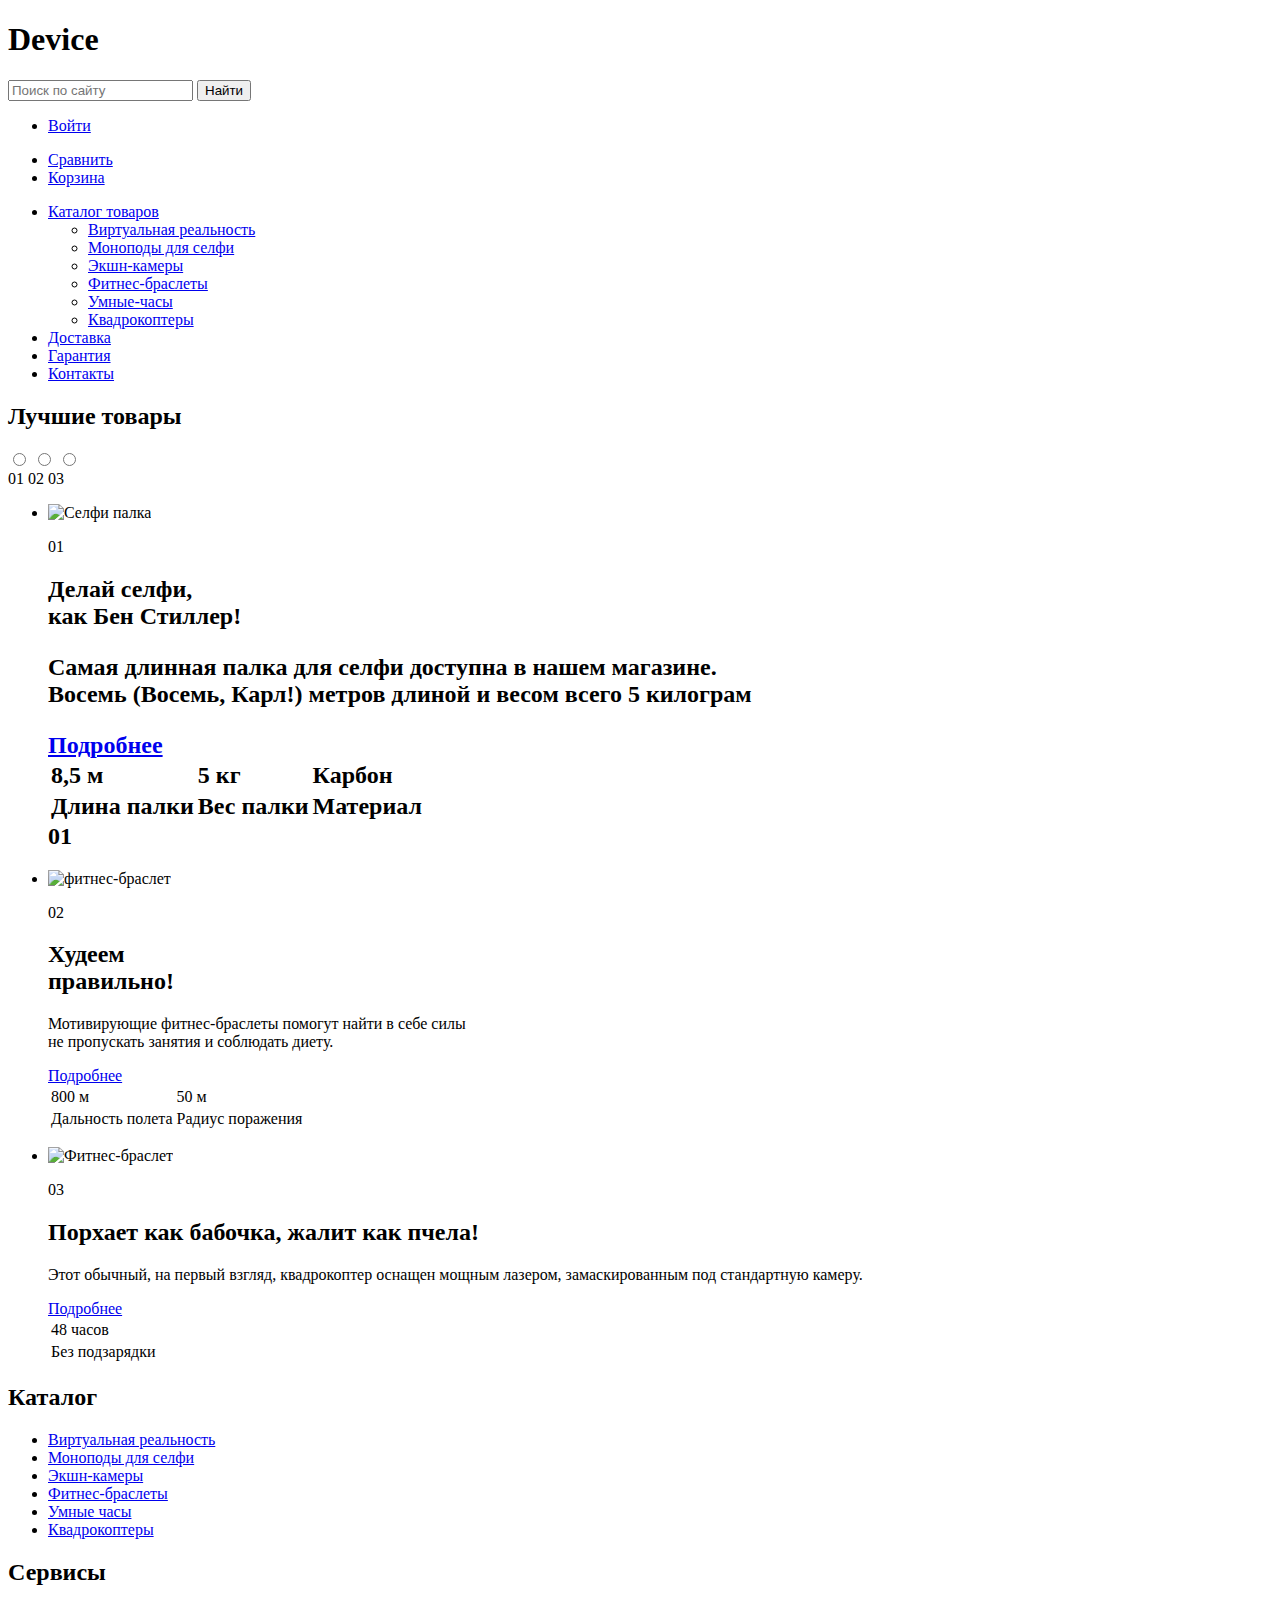
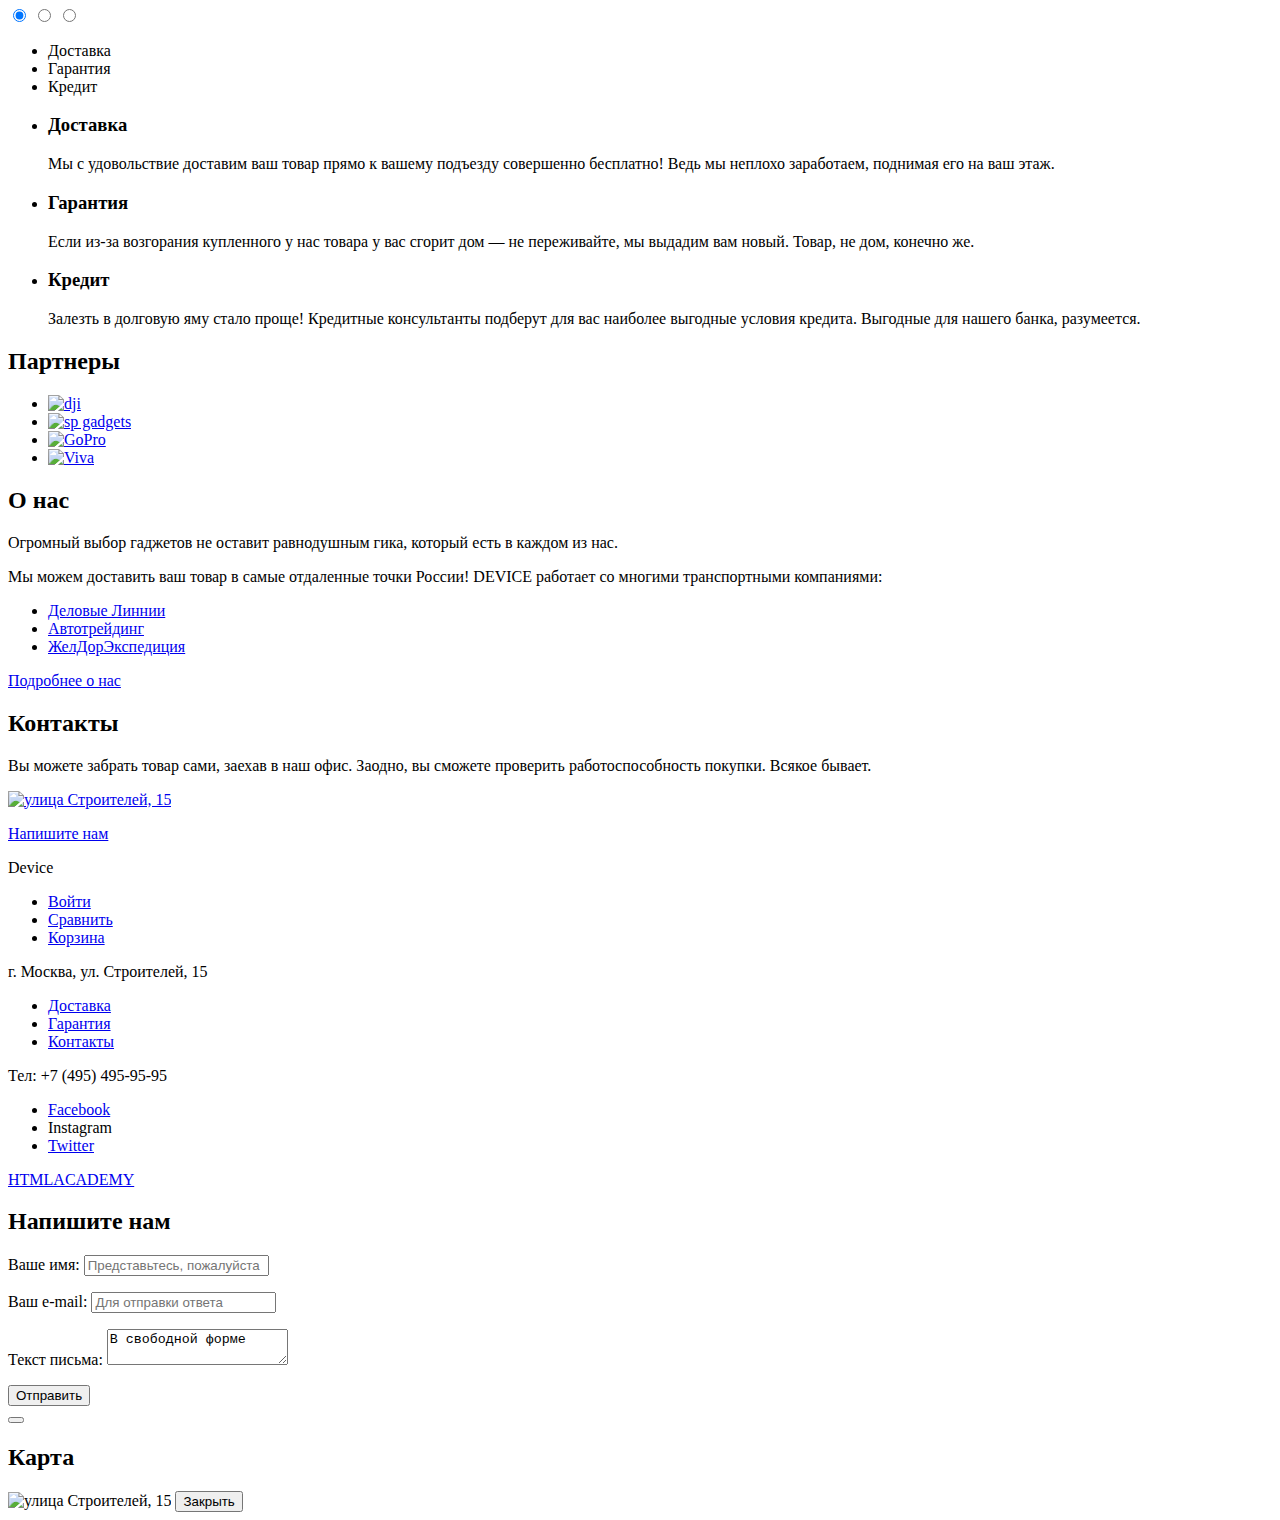
==== index.html @ 5f1d3c3d "Исправила ошибки в CSS" ====
<!DOCTYPE html>
<html lang="ru">
  <head>
     <meta charset="utf-8">
      <title>HTML Academy: Девайс</title>
      <link href="css/normalize.css" rel="stylessheet">
      <link href="style/style.css" rel="stylessheet">
  </head>
  <body>
    <header class="main-header container">
        <h1 class="header-logo">
			  	<a>Device</a>
			  </h1>
            <form class="search-form" method="post">
                 <input type="search" name="search" placeholder="Поиск по сайту">
                 <input type="submit" value="Найти">
            </form>
            <ul class="user-nav">
                <li class="user-nav-login">
                    <a href="#">Войти</a>
                </li>
             </ul>
             <ul class="cash">
                 <li class="cash-item cash-item-comparison">
                    <a href="#">Сравнить</a>
                 </li>
                <li class="cash-item cash-item-cart">
                    <a href="#">Корзина</a>
                 </li>
            </ul>
            <nav class="main-navigation">
                 <ul class="navigation-list">
                      <li class="navigation-item navigation-item-catalog">
                          <a href="#">Каталог товаров</a>
                            <ul class="navigation-catalog container">
                                <li class="navigation-catalog-item">
                                    <a href="#">Виртуальная реальность</a>
                                </li>
                                <li class="navigation-catalog-item">
                                    <a href="catalog.html">Моноподы для селфи</a>
                               </li>
                               <li class="navigation-catalog-item">
                                    <a href="#">Экшн-камеры</a>
                               </li>
                               <li class="navigation-catalog-item">
                                    <a href="#">Фитнес-браслеты</a>
                               </li>
                               <li class="navigation-catalog-item">
                                    <a href="#">Умные-часы</a>
                               </li>
                              <li class="navigation-catalog-item">
                                    <a href="#">Квадрокоптеры</a>
                              </li>
                          </ul>
                    </li>
                    <li class="navigation-item">
                        <a href="#">Доставка</a>
                   </li>
                   <li class="navigation-item">
                       <a href="#">Гарантия</a>
                  </li>
                  <li class="navigation-item navigation-item-contacts">
                      <a href="#">Контакты</a>
                  </li>
              </ul>
        </nav>
   </header>
   <main>
         <div class="container">
             <section class="slider">
                <h2 class="visual-hidden">Лучшие товары</h2>
 					          <input type="radio" name="slider" class="slider1">
 					          <input type="radio" name="slider" class="slide2">
 					          <input type="radio" name="slider" class="slide3">
 					            <div class="slider-control">
 						             <label for="slide1">01</label>
 						             <label for="slide2">02</label>
 						             <label for="slide3">03</label>
 					            </div>
 					            <ul class="slider-list">
 						             <li class="slider-item" id="slid1">
 						                 	<p class="slide-leftbox">
 	                              	<img src="img/slider-1.png" width="384" alt="Селфи палка">
 						                 </p>
 							               <div class="slide-rightbox">
                                  <span class="slide-num">01</span>
 								                 	   <h2>Делай селфи, <br> как Бен Стиллер!</h>
 								                        <p class="slide-desc">
 								                           Самая длинная палка для селфи доступна в нашем магазине. <br>
                                           Восемь (Восемь, Карл!) метров длиной и весом всего 5 килограм</p>
 							                                	<a href="#" class="btn">Подробнее</a>
 							                                   	<table class="characteristic">
 								                                   	<tr class="first">
 									                                      	<td>
 							                                      				8,5 м
 								                                         	</td>
 								                                         	<td>
 										                                       	5 кг
 								                                         	</td>
 									                                       	<td>
 									                                       		Карбон
 								                                         	</td>
 							                                     	</tr>
 							                                     	<tr class="second">
 									                                       	<td>
 								                                       			Длина палки
 									                                        </td>
 									                                       	<td>
 								                                           	Вес палки
 						                                            	</td>
 								                                           <td>
 								                                       			Материал
 							                                            </td>
 						                                      	</tr>
 						                                   	</table>
 							                           	<span class="slide-num">01</span>
 						                         	</div>
 					                 	</li>
 						                <li class="slider-item" id="slid2">
 						                   <p class="slide-leftbox">
 						                    	<img src="img/slider-2.png" width="345" class="slide-photo" alt="фитнес-браслет">
 							                 </p>
 							                     <div class="slide-rightbox">
                                   <span class="slide-num">02</span>
 								                      <h2>Худеем<br> правильно!</h2>
 							                             <p class="slide-desc">
 								                               Мотивирующие фитнес-браслеты помогут найти в себе силы <br>
                                               не пропускать занятия и соблюдать диету.
                                            </p>
 								                             <a href="#" class="btn">Подробнее</a>
                                             <table class="characteristic">
                                                <tr class="first">
                                                  <td>
                                                     800 м
                                                     </td>
                                                      <td>
                                                      50 м
                                                      </td>
                                                </tr>
                                                <tr class="second">
                                                     <td>
                                                     Дальность полета
                                                    </td>
                                                    <td>
                                                    Радиус поражения
                                                    </td>
                                                </tr>
                                        </table>
 						                      	</div>
 				                         </li>
 			                         	<li class="slider-item" id="slid3">
 				                           <p class="slide-leftbox">
 				                             	<img src="img/slider-3.png" width="526" class="slide-photo" alt="Фитнес-браслет">
 						                      	</p>
 					                       		<div class="slide-rightbox">
                                        <span class="slide-num">03</span>
 								                          <h2>Порхает как бабочка, жалит как пчела!</h2>
 					                                   <p class="slide-desc">
 								                               Этот обычный, на первый взгляд, квадрокоптер оснащен мощным лазером, замаскированным под стандартную камеру.</p>
 								                                <a href="#" class="btn">Подробнее</a>
 						                                     	<table class="characteristic">
 						                                          <tr class="first">
 									                                    	<td>
 									                                      	48 часов
 						                                            </td>
 					                                            </tr>
 					                                           	<tr class="second">
 						                                             <td>
 								                                         	Без подзарядки
 								                                      		</td>
 						                                      		</tr>
 							                                 	</table>
 							                        </div>
 				                         	</li>
 			                       </ul>
 			        	</section>
 	            	<section class="catalog">
 				         	<h2 class="visual-hidden">Каталог</h2>
 				           	<ul class="catalog-list">
 				                <li>
 				                  <a href="#" class="catalog-item-link">
 					                    <i class="catalog-item-icon catalog-item-icon-vr"></i>
 						               		<span>Виртуальная реальность</span>
 							            </a>
 						            </li>
 						            <li>
 							            <a href="#" class="catalog-item-link">
 							             	<i class="catalog-item-icon catalog-item-icon-selfi"></i>
 								            <span>Моноподы для селфи</span>
 							            </a>
 						            </li>
 						            <li>
 							             <a href="#" class="catalog-item-link">
 							              	<i class="catalog-item-icon catalog-item-icon-activon"></i>
 							              	<span>Экшн-камеры</span>
 							              </a>
 						            </li>
 						            <li>
 							             <a href="#" class="catalog-item-link">
 								             <i class="catalog-item-icon catalog-item-icon-fitness"></i>
 								             <span>Фитнес-браслеты</span>
 						             	</a>
 						            </li>
 						            <li>
 							             <a href="#" class="catalog-item-link">
 								             <i class="catalog-item-icon catalog-item-icon-smart"></i>
 							              	<span>Умные часы</span>
 						              	</a>
 				                </li>
 					              <li>
 							            <a href="#" class="catalog-item-link">
 					                  	<i class="catalog-item-icon catalog-item-icon-cvardro"></i>
 						               		<span>Квадрокоптеры</span>
 						             	</a>
 					            	</li>
 			             	</ul>
 		        	</section>
 		      </div>
 		      <div class="services">
 			     	<section class="services container">
 				        <h2 class="visual-hidden">Сервисы</h2>
 					         <input type="radio" name="services" class="visual-hidden-radio-service-delivery" checked>
 				           <input type="radio" name="services" class="visual-hidden-radio-service-gaurante">
 			            	<input type="radio" name="services" class="visual-hidden-radio-service-credit">
 				                  	<div class="service-container">
 					                     	<ul class="services-control-list">
 					                         		<li>
 					                        			<label for="delivery"><span>Доставка</span></label>
 					                         		</li>
 					                        		<li>
 						                         		<label for="gaurante"><span>Гарантия</span></label>
 					                        		</li>
 						                         	<li>
 					 		                         	<label for="credit"><span>Кредит</span></label>
 						                        	</li>
 				 	                    	</ul>
 					                       	<ul class="services-list">
 					                         		<li class="services-item services-item-delivery">
 					                         			<h3>Доставка</h3>
 							                              	<p>Мы с удовольствие доставим ваш товар прямо к вашему подъезду совершенно бесплатно! Ведь мы неплохо заработаем, поднимая его на ваш этаж.
 						                              		</p>
 					                        		</li>
 					                         		<li class="services-item services-item-gaurante">
 						                         		<h3>Гарантия</h3>
 						                              		<p>Если из-за возгорания купленного у нас товара у вас сгорит дом — не переживайте, мы выдадим вам новый. Товар, не дом, конечно же.
 							                               	</p>
 					                        		</li>
 					                        		<li class="services-item services-item-credit">
 					                         			<h3>Кредит</h3>
 							                               	<p>Залезть в долговую яму стало проще! Кредитные консультанты подберут для вас наиболее выгодные условия кредита. Выгодные для нашего банка, разумеется.
 						                              		</p>
 						                        	</li>
 					                     	</ul>
 				                 	</div>
 			                 	</section>
 		                  	</div>
 			                  <div class="container">
 			                 	<section class="partrenrs">
 				                       	<h2 class="visual-hidden">Партнеры</h2>
 			                          		<ul class="partners-list">
 					                             	<li>
 				                           			    <a href="#"><img src="img/spons-1.jpg" width="260" alt="dji"></a>
 					                            	</li>
 						                            <li>
 						                              	<a href="#"><img src="img/spons-2.jpg" width="260" alt="sp gadgets"></a>
 					                             	</li>
 					                            	<li>
 					                               		<a href="#"><img src="img/spons-3.jpg" width="260" alt="GoPro"></a>
 				                            		</li>
 			                             			<li>
 						                               	<a href="#"><img src="img/spons-4.jpg" width="260" alt="Viva"></a>
 						                            </li>
 				                          	</ul>
 				               </section>
 			                	<div class="about-and-contacts">
 			              		<section class="about-us">
 					                     	<h2 class="section-title">О нас</h2>
 				                         		<p>Огромный выбор гаджетов не оставит равнодушным гика, который есть в каждом из нас.</p>
 				                        		<p>Мы можем доставить ваш товар в самые отдаленные точки России! DEVICE работает со многими транспортными компаниями:</p>
 					                            	<ul class="about-us-list">
 					                                 		<li>
 						                                   		<a href="#">Деловые Линнии</a>
 					                                 		</li>
 					                                		<li>
 							                                   	<a href="#">Автотрейдинг</a>
 					                                 		</li>
 					                                 		<li>
 						                                  		<a href="#">ЖелДорЭкспедиция</a>
 				 	                                 		</li>
 				                              		</ul>
 				                        		<p><a href="#" class="btn">Подробнее о нас</a></p>
 				                	</section>
 					                <section class="contacts">
 					                  	<h2 class="section-title">Контакты</h2>
 				                       		<p>Вы можете забрать товар сами, заехав в наш офис. Заодно, вы сможете проверить работоспособность покупки. Всякое бывает.
 				                       		</p>
 				                       		<p>
 				                       			<a href="#" class="contacts-img"><img src="img/map.jpg" width="560" alt="улица Строителей, 15"></a>
 					                      	</p>
 					                       	<a href="#" class="btn btn-send-us">Напишите нам</a>
 			                 		</section>
 				                 </div>
 			                   </div>
	</main>
  <footer class="main-footer">
  			 <div class="container">
  				     <div class="footer-top">
  					   <p class="footer-logo">Device</p>
  					   <ul class="footer-help-nav">
  						    <li class="help-nav-item help-nav-item-login">
  							    <a href="#">Войти</a>
  						    </li>
  						    <li class="help-nav-item help-nav-item-comparison">
  						    	<a href="#">Сравнить</a>
  						    </li>
  						    <li class="help-nav-item help-nav-item-cart">
  							   <a href="#">Корзина</a>
  						   </li>
  					  </ul>
  				  </div>
  				  <div class="footer-middle">
  					     <p class="footer-adress">г. Москва, ул. Строителей, 15</p>
  					   <ul class="footer-navigation">
  						    <li class="footer-navigation-item">
  						     	<a href="#">Доставка</a>
  					    	</li>
  						    <li class="footer-navigation-item">
  							    <a href="#">Гарантия</a>
  						    </li>
  						    <li class="footer-navigation-item">
  						     	<a href="#">Контакты</a>
  					    	</li>
  					   </ul>
  					   <p class="footer-phone">
  					   	Тел: +7 (495) 495-95-95
  					   </p>
  				  </div>
  				  <div class="footer-bottom">
  					   <span class="line"></span>
  					   <ul class="socials-list">
  						     <li class="socials-item socials-item-fb">
  							     <a href="#" class="social-btn-facebook" aria-label="Facebook">Facebook</a>
                   </li>
  							   <li class="socials-item socials-item-inst">
  							     <a href+"#" class="social-btn-instagram" aria-label="Instagram">Instagram</a>
                  </li>
                  <li class="socials-item socials-item-tw">
                     <a href="#" class="social-btn-twitter" aria-label="Twitter">Twitter</a>
                  </li>
  					   </ul>
  					   <div class="footer-copyright">
  					   	<a href="#">HTMLACADEMY</a>
  				  	</div>
  			  	</div>
  		  	</div>
  		</footer>
         <section class="modal modal-send-us">
              <h2 class="visual-hidden">Напишите нам</h2>
                <form class="send-us-form" method="post" action="#">
                   <p>
                      <label for="name">Ваше имя:</label>
                          <input type="text" name="name" id="name" placeholder="Представьтесь, пожалуйста" required="">
                   </p>
                   <p>
                      <label for="email">Ваш e-mail:</label>
                         <input type="text" name="email" id="email" placeholder="Для отправки ответа" required="">
                   </p>
                    <p>
                       <label for="text-mail">Текст письма:</label>
                          <textarea id="text-mail" required="">В свободной форме</textarea>
                   </p>
                          <button type="submit" class="btn">Отправить</button>
                </form>
                  <button class="modal-close"></button>
          </section>
          <section class="modal modal-map">
               <h2 class="visual-hidden">Карта</h2>
                   <img src="img/map-big.jpg" width="960" alt="улица Строителей, 15">
                  <button class="modal-close">Закрыть</button>
         </section>
     </body>
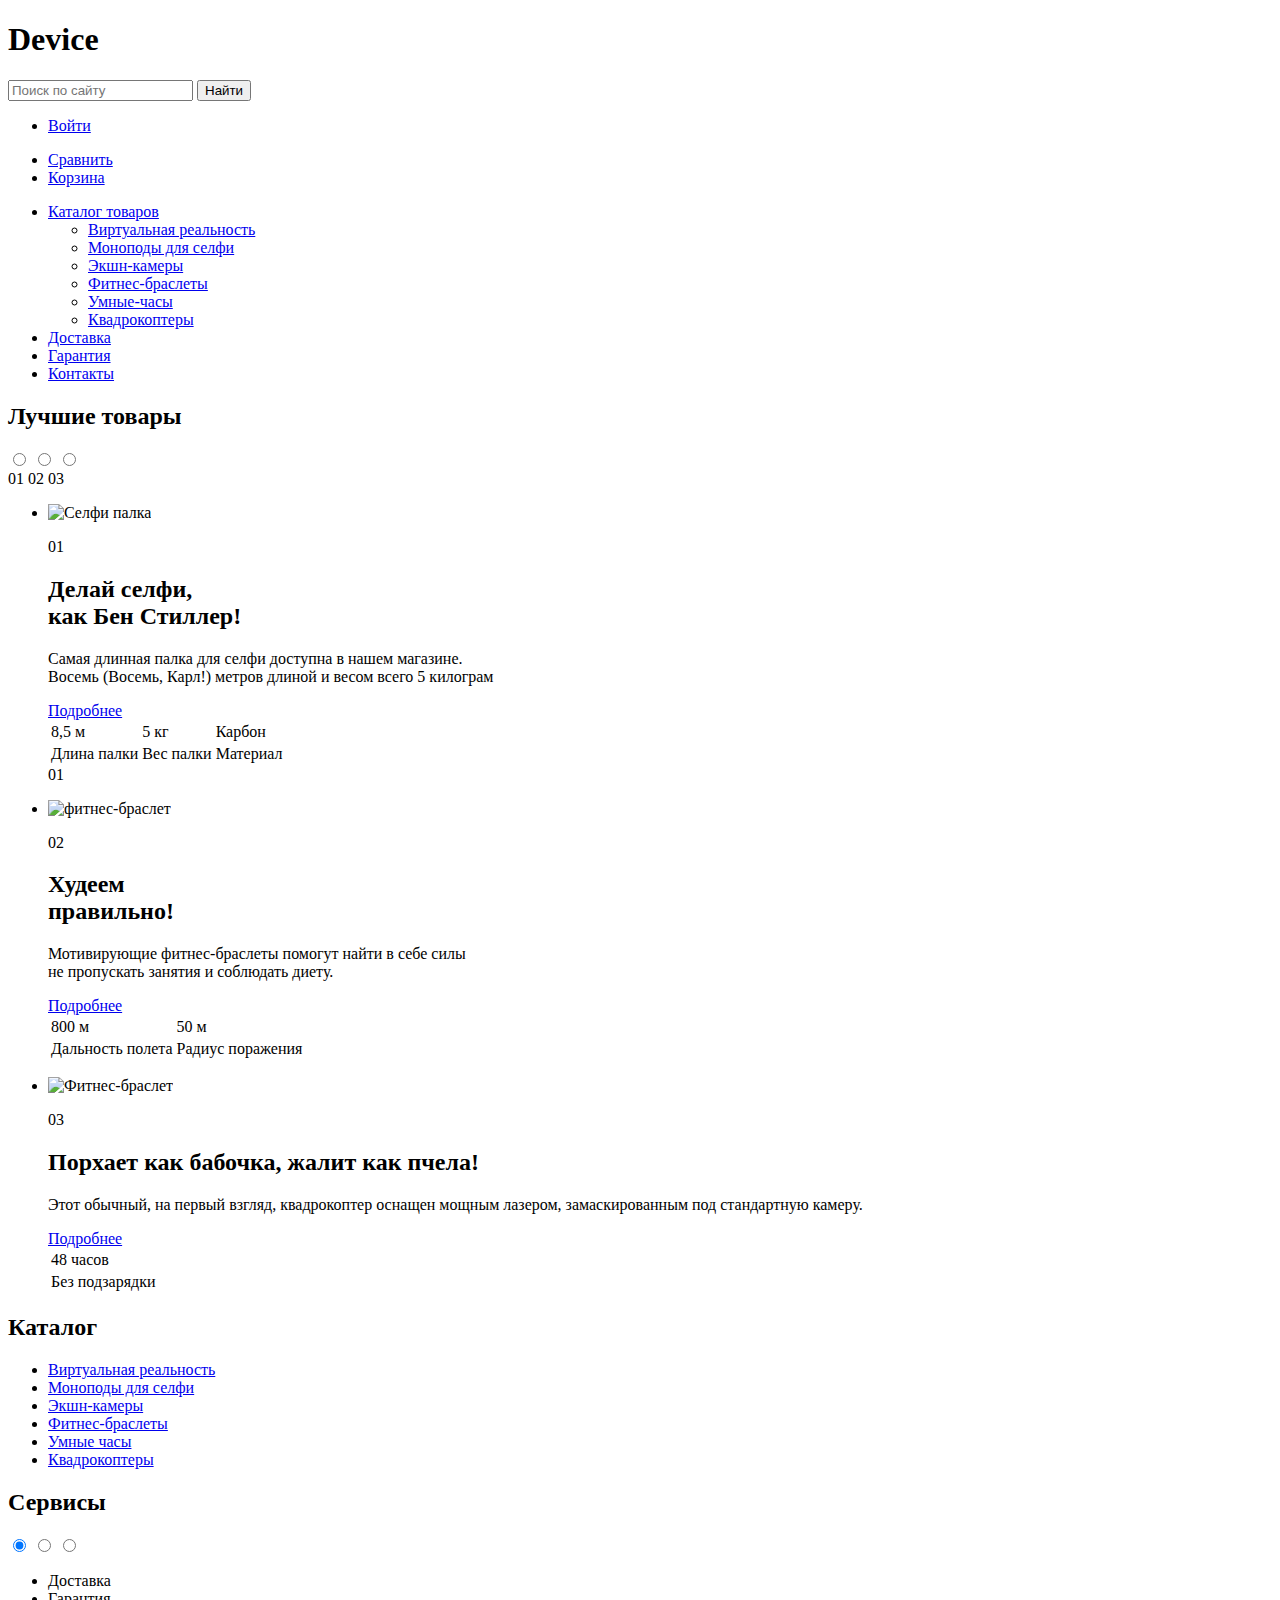
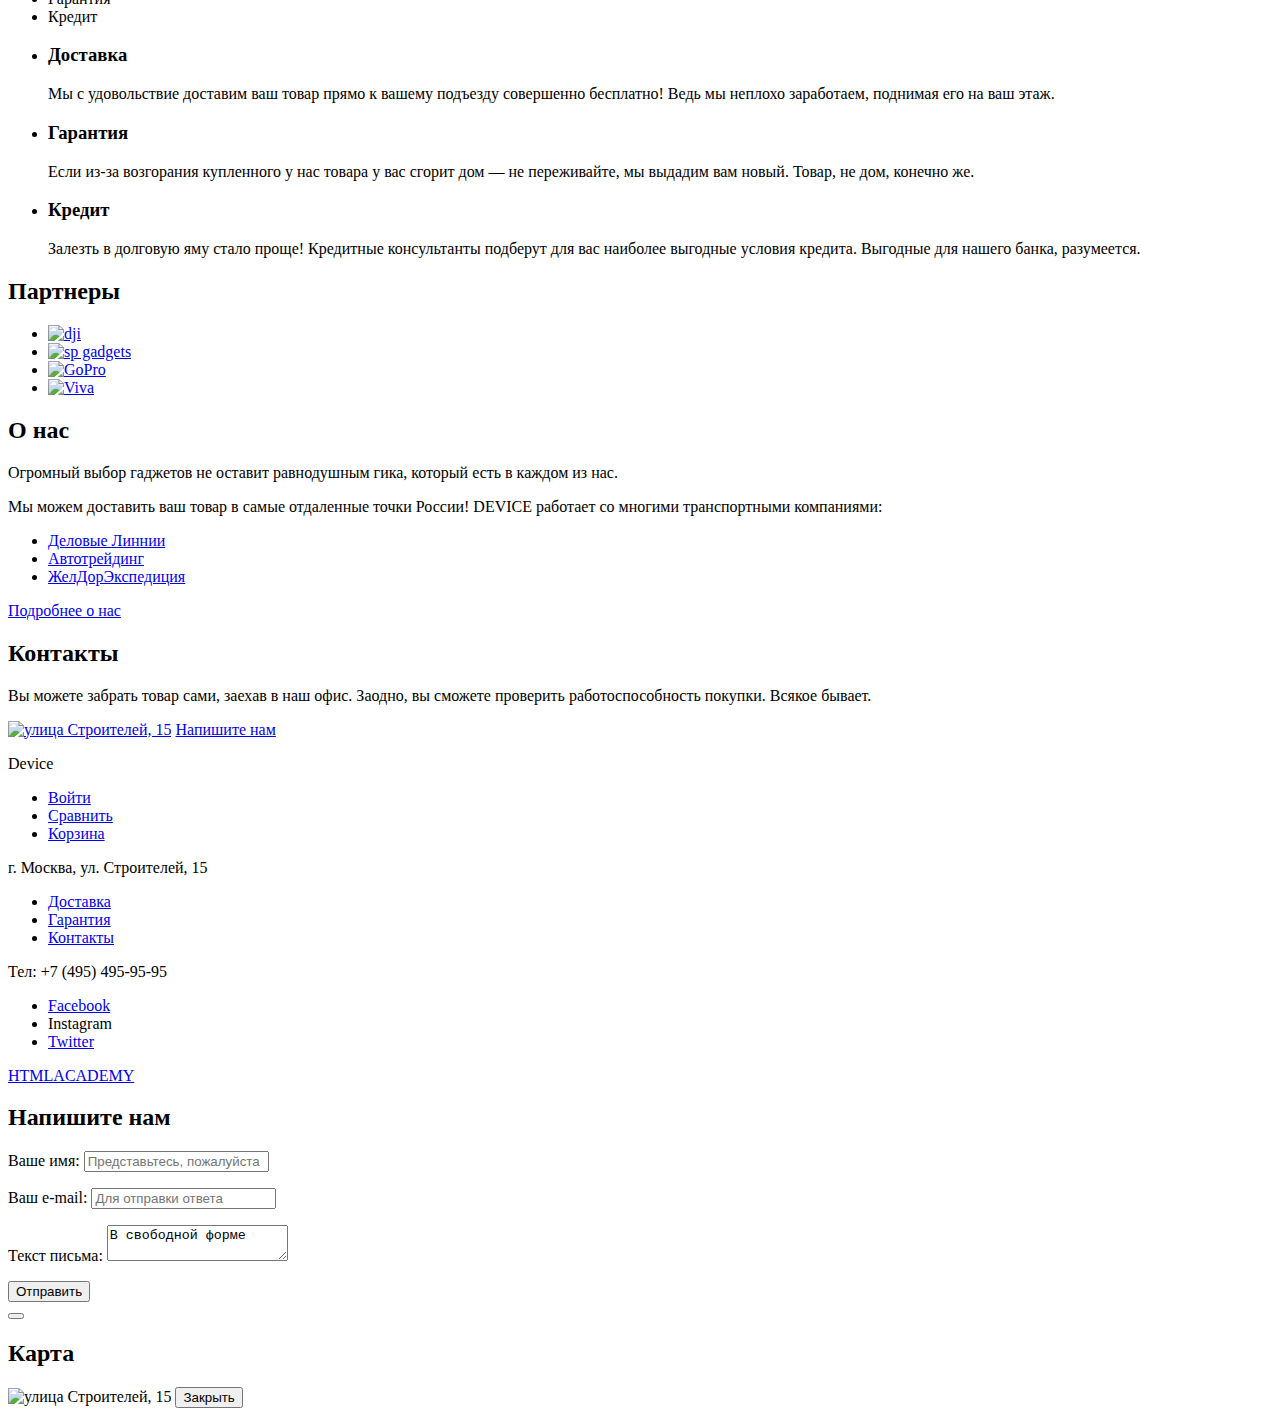
==== commit 4a5a237a: "Finale" ====
--- a/index.html
+++ b/index.html
@@ -68,116 +68,116 @@
    <main>
          <div class="container">
              <section class="slider">
-                <h2 class="visual-hidden">Лучшие товары</h2>
- 					          <input type="radio" name="slider" class="slider1">
- 					          <input type="radio" name="slider" class="slide2">
- 					          <input type="radio" name="slider" class="slide3">
- 					            <div class="slider-control">
+                <h2 class="visual-hidden">Лучшие товары </h2>
+ 					      <input type="radio" name="slider" class="slider1">
+ 					      <input type="radio" name="slider" class="slide2">
+ 					      <input type="radio" name="slider" class="slide3">
+ 					      <div class="slider-control">
  						             <label for="slide1">01</label>
  						             <label for="slide2">02</label>
  						             <label for="slide3">03</label>
- 					            </div>
- 					            <ul class="slider-list">
- 						             <li class="slider-item" id="slid1">
- 						                 	<p class="slide-leftbox">
- 	                              	<img src="img/slider-1.png" width="384" alt="Селфи палка">
- 						                 </p>
- 							               <div class="slide-rightbox">
-                                  <span class="slide-num">01</span>
- 								                 	   <h2>Делай селфи, <br> как Бен Стиллер!</h>
- 								                        <p class="slide-desc">
- 								                           Самая длинная палка для селфи доступна в нашем магазине. <br>
-                                           Восемь (Восемь, Карл!) метров длиной и весом всего 5 килограм</p>
- 							                                	<a href="#" class="btn">Подробнее</a>
- 							                                   	<table class="characteristic">
- 								                                   	<tr class="first">
- 									                                      	<td>
- 							                                      				8,5 м
- 								                                         	</td>
- 								                                         	<td>
- 										                                       	5 кг
- 								                                         	</td>
- 									                                       	<td>
- 									                                       		Карбон
- 								                                         	</td>
+ 					       </div>
+ 					       <ul class="slider-list">
+ 						          <li class="slider-item" id="slid1">
+ 						            	<p class="slide-leftbox">
+ 	                          	<img src="img/slider-1.png" width="384" alt="Селфи палка">
+ 						              </p>
+ 							            <div class="slide-rightbox">
+                            <span class="slide-num">01</span>
+ 								             	   <h2>Делай селфи, <br> как Бен Стиллер!</h2>
+ 								                     <p class="slide-desc">
+ 								                       Самая длинная палка для селфи доступна в нашем магазине. <br>
+                                       Восемь (Восемь, Карл!) метров длиной и весом всего 5 килограм</p>
+ 							                             <a href="#" class="btn">Подробнее</a>
+ 							                              	<table class="characteristic">
+ 								                                	<tr class="first">
+ 									                                   <td>
+ 							                                      	8,5 м
+ 								                                    	</td>
+ 								                                     	<td>
+ 										                                 	5 кг
+ 								                                     	</td>
+ 									                                   	<td>
+ 									                                    Карбон
+ 								                                     	</td>
  							                                     	</tr>
  							                                     	<tr class="second">
- 									                                       	<td>
- 								                                       			Длина палки
- 									                                        </td>
- 									                                       	<td>
- 								                                           	Вес палки
- 						                                            	</td>
- 								                                           <td>
- 								                                       			Материал
- 							                                            </td>
- 						                                      	</tr>
- 						                                   	</table>
- 							                           	<span class="slide-num">01</span>
- 						                         	</div>
- 					                 	</li>
+ 									                                   	<td>
+ 								                                      	Длина палки
+ 									                                    </td>
+ 									                                   	<td>
+ 								                                       	Вес палки
+ 						                                         	</td>
+ 								                                      <td>
+ 								                                       	Материал
+ 							                                        </td>
+ 						                                      </tr>
+ 						                                 	</table>
+ 							                          	<span class="slide-num">01</span>
+ 						                    	</div>
+ 					                </li>
  						                <li class="slider-item" id="slid2">
  						                   <p class="slide-leftbox">
  						                    	<img src="img/slider-2.png" width="345" class="slide-photo" alt="фитнес-браслет">
  							                 </p>
- 							                     <div class="slide-rightbox">
-                                   <span class="slide-num">02</span>
- 								                      <h2>Худеем<br> правильно!</h2>
- 							                             <p class="slide-desc">
- 								                               Мотивирующие фитнес-браслеты помогут найти в себе силы <br>
-                                               не пропускать занятия и соблюдать диету.
-                                            </p>
- 								                             <a href="#" class="btn">Подробнее</a>
-                                             <table class="characteristic">
-                                                <tr class="first">
-                                                  <td>
-                                                     800 м
-                                                     </td>
-                                                      <td>
-                                                      50 м
-                                                      </td>
-                                                </tr>
-                                                <tr class="second">
-                                                     <td>
-                                                     Дальность полета
-                                                    </td>
-                                                    <td>
-                                                    Радиус поражения
-                                                    </td>
-                                                </tr>
-                                        </table>
- 						                      	</div>
- 				                         </li>
- 			                         	<li class="slider-item" id="slid3">
- 				                           <p class="slide-leftbox">
- 				                             	<img src="img/slider-3.png" width="526" class="slide-photo" alt="Фитнес-браслет">
- 						                      	</p>
- 					                       		<div class="slide-rightbox">
-                                        <span class="slide-num">03</span>
- 								                          <h2>Порхает как бабочка, жалит как пчела!</h2>
- 					                                   <p class="slide-desc">
- 								                               Этот обычный, на первый взгляд, квадрокоптер оснащен мощным лазером, замаскированным под стандартную камеру.</p>
- 								                                <a href="#" class="btn">Подробнее</a>
- 						                                     	<table class="characteristic">
- 						                                          <tr class="first">
- 									                                    	<td>
- 									                                      	48 часов
- 						                                            </td>
- 					                                            </tr>
- 					                                           	<tr class="second">
- 						                                             <td>
- 								                                         	Без подзарядки
- 								                                      		</td>
- 						                                      		</tr>
- 							                                 	</table>
- 							                        </div>
- 				                         	</li>
- 			                       </ul>
+ 							                 <div class="slide-rightbox">
+                                  <span class="slide-num">02</span>
+ 								                  <h2>Худеем<br> правильно!</h2>
+ 							                    <p class="slide-desc">
+ 								                   Мотивирующие фитнес-браслеты помогут найти в себе силы <br>
+                                   не пропускать занятия и соблюдать диету.
+                                    </p>
+ 								                    <a href="#" class="btn">Подробнее</a>
+                                   <table class="characteristic">
+                                        <tr class="first">
+                                            <td>
+                                            800 м
+                                            </td>
+                                            <td>
+                                             50 м
+                                           </td>
+                                        </tr>
+                                        <tr class="second">
+                                           <td>
+                                           Дальность полета
+                                           </td>
+                                           <td>
+                                           Радиус поражения
+                                           </td>
+                                       </tr>
+                                  </table>
+ 						                    </div>
+ 				                      </li>
+ 			                       	<li class="slider-item" id="slid3">
+ 				                          <p class="slide-leftbox">
+ 				                           	<img src="img/slider-3.png" width="526" class="slide-photo" alt="Фитнес-браслет">
+ 						                    	</p>
+ 					                     		<div class="slide-rightbox">
+                                    <span class="slide-num">03</span>
+ 								                    <h2>Порхает как бабочка, жалит как пчела!</h2>
+ 					                              <p class="slide-desc">
+ 								                         Этот обычный, на первый взгляд, квадрокоптер оснащен мощным лазером, замаскированным под стандартную камеру.</p>
+ 								                        <a href="#" class="btn">Подробнее</a>
+ 						                           	<table class="characteristic">
+ 						                              <tr class="first">
+ 									                          	<td>
+ 									                          	48 часов
+ 						                                  </td>
+ 					                                 </tr>
+ 					                                	<tr class="second">
+ 						                                   <td>
+ 								                              	Без подзарядки
+ 								                           	  	</td>
+ 						                                </tr>
+ 							                       	</table>
+ 							                    </div>
+ 				                     	</li>
+ 			                  </ul>
  			        	</section>
  	            	<section class="catalog">
  				         	<h2 class="visual-hidden">Каталог</h2>
- 				           	<ul class="catalog-list">
- 				                <li>
+ 				          <ul class="catalog-list">
+ 				               <li>
  				                  <a href="#" class="catalog-item-link">
  					                    <i class="catalog-item-icon catalog-item-icon-vr"></i>
  						               		<span>Виртуальная реальность</span>
@@ -219,88 +219,86 @@
  		      <div class="services">
  			     	<section class="services container">
  				        <h2 class="visual-hidden">Сервисы</h2>
- 					         <input type="radio" name="services" class="visual-hidden-radio-service-delivery" checked>
- 				           <input type="radio" name="services" class="visual-hidden-radio-service-gaurante">
- 			            	<input type="radio" name="services" class="visual-hidden-radio-service-credit">
- 				                  	<div class="service-container">
- 					                     	<ul class="services-control-list">
- 					                         		<li>
- 					                        			<label for="delivery"><span>Доставка</span></label>
- 					                         		</li>
- 					                        		<li>
- 						                         		<label for="gaurante"><span>Гарантия</span></label>
- 					                        		</li>
- 						                         	<li>
- 					 		                         	<label for="credit"><span>Кредит</span></label>
- 						                        	</li>
- 				 	                    	</ul>
- 					                       	<ul class="services-list">
- 					                         		<li class="services-item services-item-delivery">
- 					                         			<h3>Доставка</h3>
- 							                              	<p>Мы с удовольствие доставим ваш товар прямо к вашему подъезду совершенно бесплатно! Ведь мы неплохо заработаем, поднимая его на ваш этаж.
- 						                              		</p>
- 					                        		</li>
- 					                         		<li class="services-item services-item-gaurante">
- 						                         		<h3>Гарантия</h3>
- 						                              		<p>Если из-за возгорания купленного у нас товара у вас сгорит дом — не переживайте, мы выдадим вам новый. Товар, не дом, конечно же.
- 							                               	</p>
- 					                        		</li>
- 					                        		<li class="services-item services-item-credit">
- 					                         			<h3>Кредит</h3>
- 							                               	<p>Залезть в долговую яму стало проще! Кредитные консультанты подберут для вас наиболее выгодные условия кредита. Выгодные для нашего банка, разумеется.
- 						                              		</p>
- 						                        	</li>
- 					                     	</ul>
- 				                 	</div>
- 			                 	</section>
- 		                  	</div>
- 			                  <div class="container">
- 			                 	<section class="partrenrs">
- 				                       	<h2 class="visual-hidden">Партнеры</h2>
- 			                          		<ul class="partners-list">
- 					                             	<li>
- 				                           			    <a href="#"><img src="img/spons-1.jpg" width="260" alt="dji"></a>
- 					                            	</li>
- 						                            <li>
- 						                              	<a href="#"><img src="img/spons-2.jpg" width="260" alt="sp gadgets"></a>
- 					                             	</li>
- 					                            	<li>
- 					                               		<a href="#"><img src="img/spons-3.jpg" width="260" alt="GoPro"></a>
- 				                            		</li>
- 			                             			<li>
- 						                               	<a href="#"><img src="img/spons-4.jpg" width="260" alt="Viva"></a>
- 						                            </li>
- 				                          	</ul>
- 				               </section>
- 			                	<div class="about-and-contacts">
- 			              		<section class="about-us">
- 					                     	<h2 class="section-title">О нас</h2>
- 				                         		<p>Огромный выбор гаджетов не оставит равнодушным гика, который есть в каждом из нас.</p>
- 				                        		<p>Мы можем доставить ваш товар в самые отдаленные точки России! DEVICE работает со многими транспортными компаниями:</p>
- 					                            	<ul class="about-us-list">
- 					                                 		<li>
- 						                                   		<a href="#">Деловые Линнии</a>
- 					                                 		</li>
- 					                                		<li>
- 							                                   	<a href="#">Автотрейдинг</a>
- 					                                 		</li>
- 					                                 		<li>
- 						                                  		<a href="#">ЖелДорЭкспедиция</a>
- 				 	                                 		</li>
- 				                              		</ul>
- 				                        		<p><a href="#" class="btn">Подробнее о нас</a></p>
- 				                	</section>
- 					                <section class="contacts">
- 					                  	<h2 class="section-title">Контакты</h2>
- 				                       		<p>Вы можете забрать товар сами, заехав в наш офис. Заодно, вы сможете проверить работоспособность покупки. Всякое бывает.
- 				                       		</p>
- 				                       		<p>
- 				                       			<a href="#" class="contacts-img"><img src="img/map.jpg" width="560" alt="улица Строителей, 15"></a>
- 					                      	</p>
- 					                       	<a href="#" class="btn btn-send-us">Напишите нам</a>
- 			                 		</section>
- 				                 </div>
- 			                   </div>
+ 			          <input type="radio" name="services" class="visual-hidden-radio-service-delivery" checked>
+ 				        <input type="radio" name="services" class="visual-hidden-radio-service-gaurante">
+ 			         	<input type="radio" name="services" class="visual-hidden-radio-service-credit">
+ 				        <div class="service-container">
+ 					        	<ul class="services-control-list">
+ 					          		<li>
+ 					               	<label for="delivery"><span>Доставка</span></label>
+ 					          		</li>
+ 					            	<li>
+ 						           		<label for="gaurante"><span>Гарантия</span></label>
+ 					           		</li>
+ 						           	<li>
+ 					 		           	<label for="credit"><span>Кредит</span></label>
+ 						          	</li>
+ 				 	         	</ul>
+ 					        	<ul class="services-list">
+ 					           		<li class="services-item services-item-delivery">
+ 					                 <h3>Доставка</h3>
+ 							              	<p>Мы с удовольствие доставим ваш товар прямо к вашему подъезду совершенно бесплатно! Ведь мы неплохо заработаем, поднимая его на ваш этаж.
+ 						                	</p>
+ 					              </li>
+ 					             	<li class="services-item services-item-gaurante">
+ 						              	<h3>Гарантия</h3>
+ 						               		<p>Если из-за возгорания купленного у нас товара у вас сгорит дом — не переживайте, мы выдадим вам новый. Товар, не дом, конечно же.
+ 							              	</p>
+ 					            	</li>
+ 					              <li class="services-item services-item-credit">
+ 					                	<h3>Кредит</h3>
+ 							               	<p>Залезть в долговую яму стало проще! Кредитные консультанты подберут для вас наиболее выгодные условия кредита. Выгодные для нашего банка, разумеется.
+ 						                  </p>
+ 						           	</li>
+ 					         </ul>
+ 				    	</div>
+ 			  	</section>
+ 	  	</div>
+ 	    <div class="container">
+ 			   	<section class="partrenrs">
+ 		      	<h2 class="visual-hidden">Партнеры</h2>
+ 			        	<ul class="partners-list">
+ 					         	<li>
+ 				               <a href="#"><img src="img/spons-1.jpg" width="260" alt="dji"></a>
+ 					         	</li>
+ 						        <li>
+ 						         	<a href="#"><img src="img/spons-2.jpg" width="260" alt="sp gadgets"></a>
+ 					        	</li>
+ 					         	<li>
+ 					            <a href="#"><img src="img/spons-3.jpg" width="260" alt="GoPro"></a>
+ 				            </li>
+ 			              <li>
+ 						        	<a href="#"><img src="img/spons-4.jpg" width="260" alt="Viva"></a>
+ 						        </li>
+ 				       </ul>
+ 				   </section>
+ 			    	<div class="about-and-contacts">
+ 			       	<section class="about-us">
+ 					      	<h2 class="section-title">О нас</h2>
+ 				          		<p>Огромный выбор гаджетов не оставит равнодушным гика, который есть в каждом из нас.</p>
+ 				              <p>Мы можем доставить ваш товар в самые отдаленные точки России! DEVICE работает со многими транспортными компаниями:</p>
+ 					              	<ul class="about-us-list">
+ 					                 	<li>
+ 						                  	<a href="#">Деловые Линнии</a>
+ 					                 	</li>
+ 					               		<li>
+ 							                 	<a href="#">Автотрейдинг</a>
+ 					                 	</li>
+ 					               		<li>
+ 						                   	<a href="#">ЖелДорЭкспедиция</a>
+ 				 	              		</li>
+ 				                </ul>
+ 				                     		<p><a href="#" class="btn">Подробнее о нас</a></p>
+ 				         </section>
+ 			           <section class="contacts">
+ 					            	<h2 class="section-title">Контакты</h2>
+ 				                  	<p>Вы можете забрать товар сами, заехав в наш офис. Заодно, вы сможете проверить работоспособность покупки. Всякое бывает.
+ 				                		</p>
+ 				                      <a href="#" class="contacts-img"><img src="img/map.jpg" width="560" alt="улица Строителей, 15"></a>
+ 					                  	<a href="#" class="btn btn-send-us">Напишите нам</a>
+ 			           </section>
+ 				    </div>
+ 	  </div>
 	</main>
   <footer class="main-footer">
   			 <div class="container">
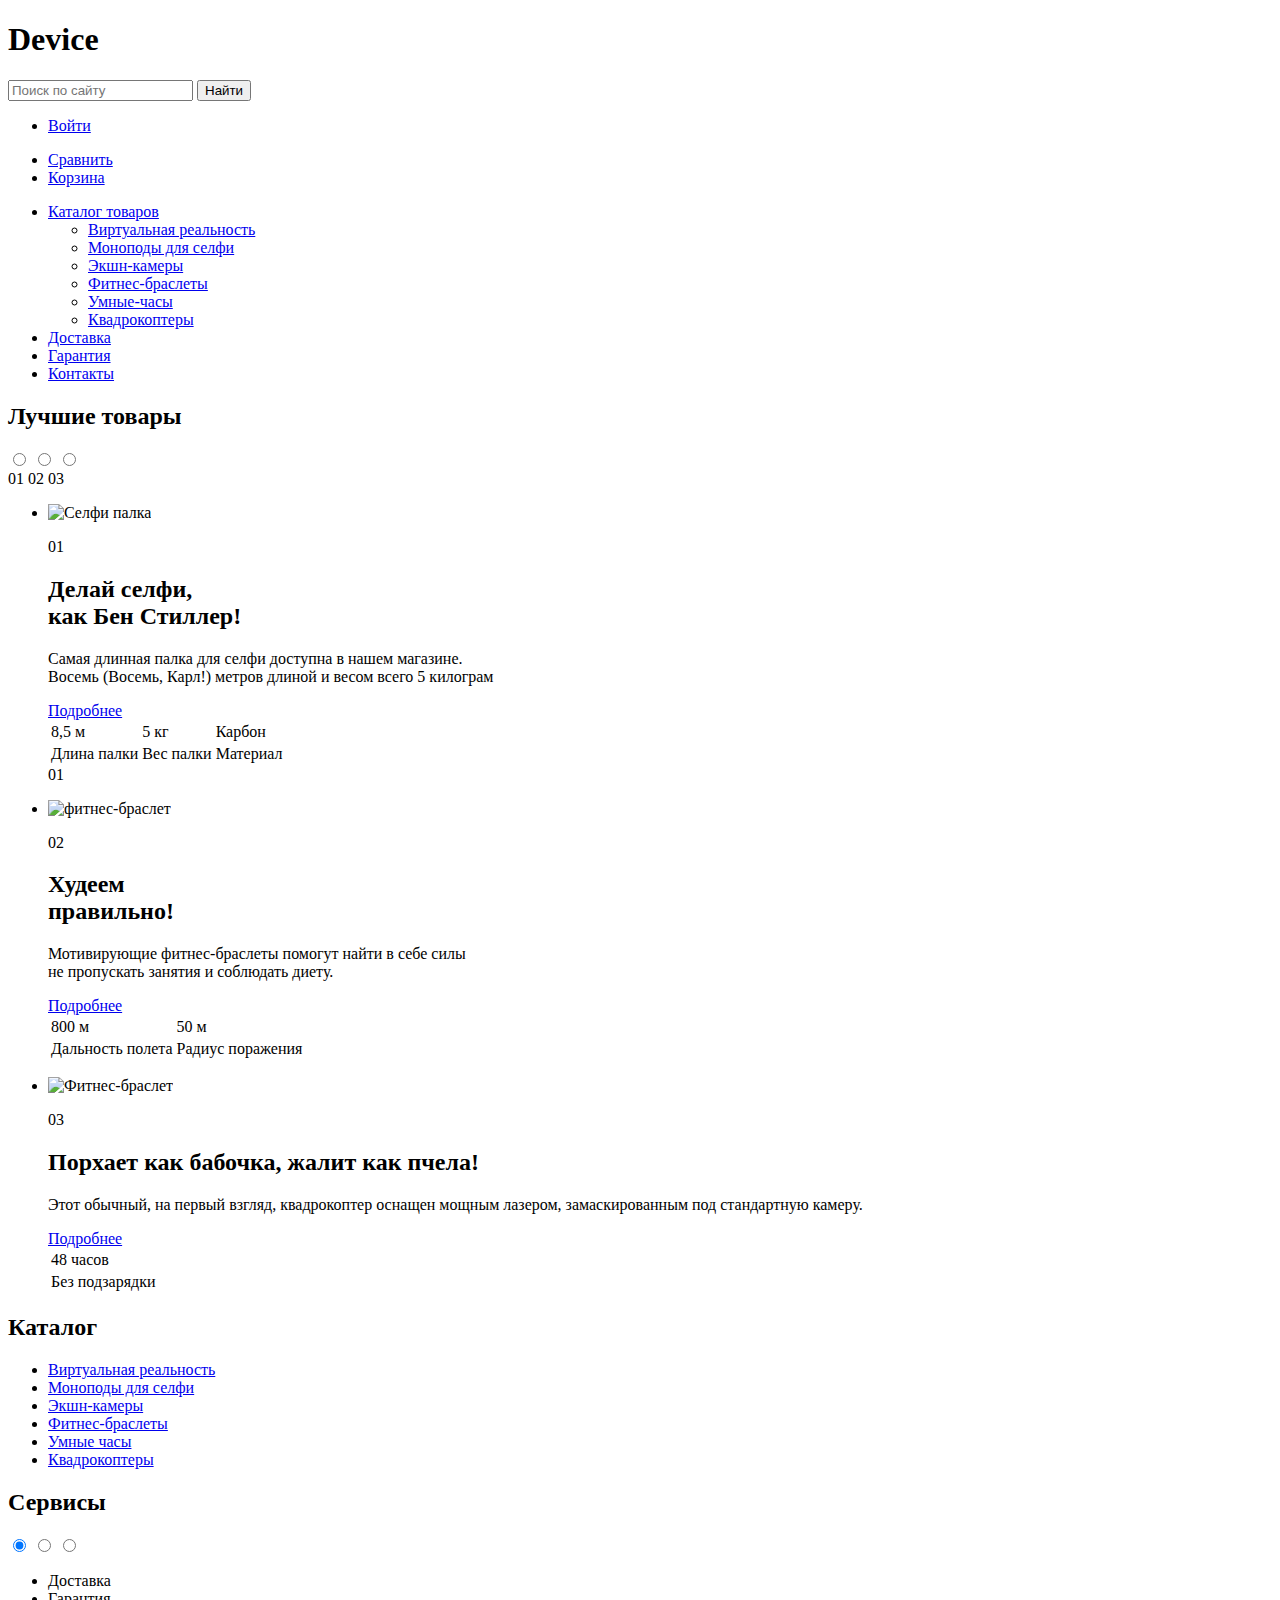
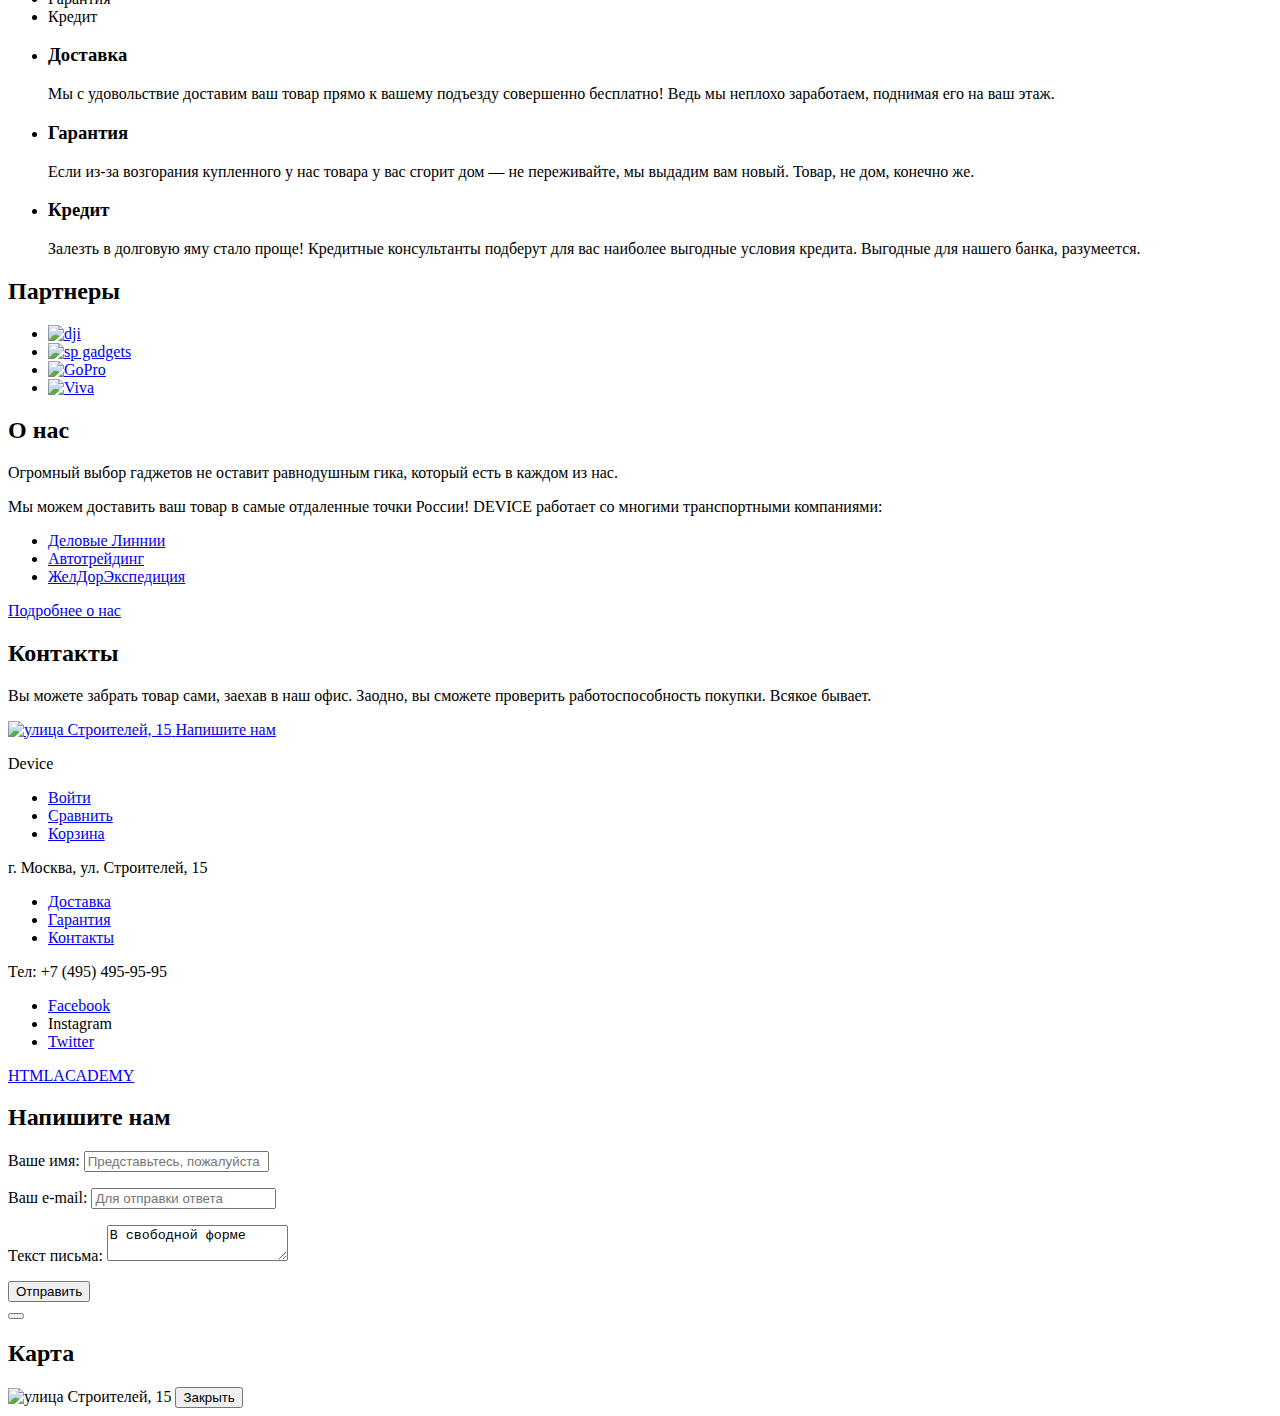
==== commit d94e1183: "Отступы" ====
--- a/index.html
+++ b/index.html
@@ -1,379 +1,320 @@
 <!DOCTYPE html>
 <html lang="ru">
-  <head>
-     <meta charset="utf-8">
-      <title>HTML Academy: Девайс</title>
-      <link href="css/normalize.css" rel="stylessheet">
-      <link href="style/style.css" rel="stylessheet">
-  </head>
-  <body>
-    <header class="main-header container">
-        <h1 class="header-logo">
+
+<head>
+	<meta charset="utf-8">
+	<title>HTML Academy: Девайс</title>
+	<link href="css/normalize.css" rel="stylessheet">
+	<link href="style/style.css" rel="stylessheet">
+</head>
+
+<body>
+	<header class="main-header container">
+		<h1 class="header-logo">
 			  	<a>Device</a>
 			  </h1>
-            <form class="search-form" method="post">
-                 <input type="search" name="search" placeholder="Поиск по сайту">
-                 <input type="submit" value="Найти">
-            </form>
-            <ul class="user-nav">
-                <li class="user-nav-login">
-                    <a href="#">Войти</a>
-                </li>
-             </ul>
-             <ul class="cash">
-                 <li class="cash-item cash-item-comparison">
-                    <a href="#">Сравнить</a>
-                 </li>
-                <li class="cash-item cash-item-cart">
-                    <a href="#">Корзина</a>
-                 </li>
-            </ul>
-            <nav class="main-navigation">
-                 <ul class="navigation-list">
-                      <li class="navigation-item navigation-item-catalog">
-                          <a href="#">Каталог товаров</a>
-                            <ul class="navigation-catalog container">
-                                <li class="navigation-catalog-item">
-                                    <a href="#">Виртуальная реальность</a>
-                                </li>
-                                <li class="navigation-catalog-item">
-                                    <a href="catalog.html">Моноподы для селфи</a>
-                               </li>
-                               <li class="navigation-catalog-item">
-                                    <a href="#">Экшн-камеры</a>
-                               </li>
-                               <li class="navigation-catalog-item">
-                                    <a href="#">Фитнес-браслеты</a>
-                               </li>
-                               <li class="navigation-catalog-item">
-                                    <a href="#">Умные-часы</a>
-                               </li>
-                              <li class="navigation-catalog-item">
-                                    <a href="#">Квадрокоптеры</a>
-                              </li>
-                          </ul>
-                    </li>
-                    <li class="navigation-item">
-                        <a href="#">Доставка</a>
-                   </li>
-                   <li class="navigation-item">
-                       <a href="#">Гарантия</a>
-                  </li>
-                  <li class="navigation-item navigation-item-contacts">
-                      <a href="#">Контакты</a>
-                  </li>
-              </ul>
-        </nav>
-   </header>
-   <main>
-         <div class="container">
-             <section class="slider">
-                <h2 class="visual-hidden">Лучшие товары </h2>
- 					      <input type="radio" name="slider" class="slider1">
- 					      <input type="radio" name="slider" class="slide2">
- 					      <input type="radio" name="slider" class="slide3">
- 					      <div class="slider-control">
- 						             <label for="slide1">01</label>
- 						             <label for="slide2">02</label>
- 						             <label for="slide3">03</label>
- 					       </div>
- 					       <ul class="slider-list">
- 						          <li class="slider-item" id="slid1">
- 						            	<p class="slide-leftbox">
- 	                          	<img src="img/slider-1.png" width="384" alt="Селфи палка">
- 						              </p>
- 							            <div class="slide-rightbox">
-                            <span class="slide-num">01</span>
- 								             	   <h2>Делай селфи, <br> как Бен Стиллер!</h2>
- 								                     <p class="slide-desc">
- 								                       Самая длинная палка для селфи доступна в нашем магазине. <br>
-                                       Восемь (Восемь, Карл!) метров длиной и весом всего 5 килограм</p>
- 							                             <a href="#" class="btn">Подробнее</a>
- 							                              	<table class="characteristic">
- 								                                	<tr class="first">
- 									                                   <td>
- 							                                      	8,5 м
- 								                                    	</td>
- 								                                     	<td>
- 										                                 	5 кг
- 								                                     	</td>
- 									                                   	<td>
- 									                                    Карбон
- 								                                     	</td>
- 							                                     	</tr>
- 							                                     	<tr class="second">
- 									                                   	<td>
- 								                                      	Длина палки
- 									                                    </td>
- 									                                   	<td>
- 								                                       	Вес палки
- 						                                         	</td>
- 								                                      <td>
- 								                                       	Материал
- 							                                        </td>
- 						                                      </tr>
- 						                                 	</table>
- 							                          	<span class="slide-num">01</span>
- 						                    	</div>
- 					                </li>
- 						                <li class="slider-item" id="slid2">
- 						                   <p class="slide-leftbox">
- 						                    	<img src="img/slider-2.png" width="345" class="slide-photo" alt="фитнес-браслет">
- 							                 </p>
- 							                 <div class="slide-rightbox">
-                                  <span class="slide-num">02</span>
- 								                  <h2>Худеем<br> правильно!</h2>
- 							                    <p class="slide-desc">
- 								                   Мотивирующие фитнес-браслеты помогут найти в себе силы <br>
-                                   не пропускать занятия и соблюдать диету.
-                                    </p>
- 								                    <a href="#" class="btn">Подробнее</a>
-                                   <table class="characteristic">
-                                        <tr class="first">
-                                            <td>
-                                            800 м
-                                            </td>
-                                            <td>
-                                             50 м
-                                           </td>
-                                        </tr>
-                                        <tr class="second">
-                                           <td>
-                                           Дальность полета
-                                           </td>
-                                           <td>
-                                           Радиус поражения
-                                           </td>
-                                       </tr>
-                                  </table>
- 						                    </div>
- 				                      </li>
- 			                       	<li class="slider-item" id="slid3">
- 				                          <p class="slide-leftbox">
- 				                           	<img src="img/slider-3.png" width="526" class="slide-photo" alt="Фитнес-браслет">
- 						                    	</p>
- 					                     		<div class="slide-rightbox">
-                                    <span class="slide-num">03</span>
- 								                    <h2>Порхает как бабочка, жалит как пчела!</h2>
- 					                              <p class="slide-desc">
- 								                         Этот обычный, на первый взгляд, квадрокоптер оснащен мощным лазером, замаскированным под стандартную камеру.</p>
- 								                        <a href="#" class="btn">Подробнее</a>
- 						                           	<table class="characteristic">
- 						                              <tr class="first">
- 									                          	<td>
- 									                          	48 часов
- 						                                  </td>
- 					                                 </tr>
- 					                                	<tr class="second">
- 						                                   <td>
- 								                              	Без подзарядки
- 								                           	  	</td>
- 						                                </tr>
- 							                       	</table>
- 							                    </div>
- 				                     	</li>
- 			                  </ul>
- 			        	</section>
- 	            	<section class="catalog">
- 				         	<h2 class="visual-hidden">Каталог</h2>
- 				          <ul class="catalog-list">
- 				               <li>
- 				                  <a href="#" class="catalog-item-link">
- 					                    <i class="catalog-item-icon catalog-item-icon-vr"></i>
- 						               		<span>Виртуальная реальность</span>
- 							            </a>
- 						            </li>
- 						            <li>
- 							            <a href="#" class="catalog-item-link">
- 							             	<i class="catalog-item-icon catalog-item-icon-selfi"></i>
- 								            <span>Моноподы для селфи</span>
- 							            </a>
- 						            </li>
- 						            <li>
- 							             <a href="#" class="catalog-item-link">
- 							              	<i class="catalog-item-icon catalog-item-icon-activon"></i>
- 							              	<span>Экшн-камеры</span>
- 							              </a>
- 						            </li>
- 						            <li>
- 							             <a href="#" class="catalog-item-link">
- 								             <i class="catalog-item-icon catalog-item-icon-fitness"></i>
- 								             <span>Фитнес-браслеты</span>
- 						             	</a>
- 						            </li>
- 						            <li>
- 							             <a href="#" class="catalog-item-link">
- 								             <i class="catalog-item-icon catalog-item-icon-smart"></i>
- 							              	<span>Умные часы</span>
- 						              	</a>
- 				                </li>
- 					              <li>
- 							            <a href="#" class="catalog-item-link">
- 					                  	<i class="catalog-item-icon catalog-item-icon-cvardro"></i>
- 						               		<span>Квадрокоптеры</span>
- 						             	</a>
- 					            	</li>
- 			             	</ul>
- 		        	</section>
- 		      </div>
- 		      <div class="services">
- 			     	<section class="services container">
- 				        <h2 class="visual-hidden">Сервисы</h2>
- 			          <input type="radio" name="services" class="visual-hidden-radio-service-delivery" checked>
- 				        <input type="radio" name="services" class="visual-hidden-radio-service-gaurante">
- 			         	<input type="radio" name="services" class="visual-hidden-radio-service-credit">
- 				        <div class="service-container">
- 					        	<ul class="services-control-list">
- 					          		<li>
- 					               	<label for="delivery"><span>Доставка</span></label>
- 					          		</li>
- 					            	<li>
- 						           		<label for="gaurante"><span>Гарантия</span></label>
- 					           		</li>
- 						           	<li>
- 					 		           	<label for="credit"><span>Кредит</span></label>
- 						          	</li>
- 				 	         	</ul>
- 					        	<ul class="services-list">
- 					           		<li class="services-item services-item-delivery">
- 					                 <h3>Доставка</h3>
- 							              	<p>Мы с удовольствие доставим ваш товар прямо к вашему подъезду совершенно бесплатно! Ведь мы неплохо заработаем, поднимая его на ваш этаж.
- 						                	</p>
- 					              </li>
- 					             	<li class="services-item services-item-gaurante">
- 						              	<h3>Гарантия</h3>
- 						               		<p>Если из-за возгорания купленного у нас товара у вас сгорит дом — не переживайте, мы выдадим вам новый. Товар, не дом, конечно же.
- 							              	</p>
- 					            	</li>
- 					              <li class="services-item services-item-credit">
- 					                	<h3>Кредит</h3>
- 							               	<p>Залезть в долговую яму стало проще! Кредитные консультанты подберут для вас наиболее выгодные условия кредита. Выгодные для нашего банка, разумеется.
- 						                  </p>
- 						           	</li>
- 					         </ul>
- 				    	</div>
- 			  	</section>
- 	  	</div>
- 	    <div class="container">
- 			   	<section class="partrenrs">
- 		      	<h2 class="visual-hidden">Партнеры</h2>
- 			        	<ul class="partners-list">
- 					         	<li>
- 				               <a href="#"><img src="img/spons-1.jpg" width="260" alt="dji"></a>
- 					         	</li>
- 						        <li>
- 						         	<a href="#"><img src="img/spons-2.jpg" width="260" alt="sp gadgets"></a>
- 					        	</li>
- 					         	<li>
- 					            <a href="#"><img src="img/spons-3.jpg" width="260" alt="GoPro"></a>
- 				            </li>
- 			              <li>
- 						        	<a href="#"><img src="img/spons-4.jpg" width="260" alt="Viva"></a>
- 						        </li>
- 				       </ul>
- 				   </section>
- 			    	<div class="about-and-contacts">
- 			       	<section class="about-us">
- 					      	<h2 class="section-title">О нас</h2>
- 				          		<p>Огромный выбор гаджетов не оставит равнодушным гика, который есть в каждом из нас.</p>
- 				              <p>Мы можем доставить ваш товар в самые отдаленные точки России! DEVICE работает со многими транспортными компаниями:</p>
- 					              	<ul class="about-us-list">
- 					                 	<li>
- 						                  	<a href="#">Деловые Линнии</a>
- 					                 	</li>
- 					               		<li>
- 							                 	<a href="#">Автотрейдинг</a>
- 					                 	</li>
- 					               		<li>
- 						                   	<a href="#">ЖелДорЭкспедиция</a>
- 				 	              		</li>
- 				                </ul>
- 				                     		<p><a href="#" class="btn">Подробнее о нас</a></p>
- 				         </section>
- 			           <section class="contacts">
- 					            	<h2 class="section-title">Контакты</h2>
- 				                  	<p>Вы можете забрать товар сами, заехав в наш офис. Заодно, вы сможете проверить работоспособность покупки. Всякое бывает.
- 				                		</p>
- 				                      <a href="#" class="contacts-img"><img src="img/map.jpg" width="560" alt="улица Строителей, 15"></a>
- 					                  	<a href="#" class="btn btn-send-us">Напишите нам</a>
- 			           </section>
- 				    </div>
- 	  </div>
+		<form class="search-form" method="post">
+			<input type="search" name="search" placeholder="Поиск по сайту">
+			<input type="submit" value="Найти">
+		</form>
+		<ul class="user-nav">
+			<li class="user-nav-login"> <a href="#">Войти</a>
+			</li>
+		</ul>
+		<ul class="cash">
+			<li class="cash-item cash-item-comparison"> <a href="#">Сравнить</a>
+			</li>
+			<li class="cash-item cash-item-cart"> <a href="#">Корзина</a>
+			</li>
+		</ul>
+		<nav class="main-navigation">
+			<ul class="navigation-list">
+				<li class="navigation-item navigation-item-catalog"> <a href="#">Каталог товаров</a>
+					<ul class="navigation-catalog container">
+						<li class="navigation-catalog-item"> <a href="#">Виртуальная реальность</a>
+						</li>
+						<li class="navigation-catalog-item"> <a href="catalog.html">Моноподы для селфи</a>
+						</li>
+						<li class="navigation-catalog-item"> <a href="#">Экшн-камеры</a>
+						</li>
+						<li class="navigation-catalog-item"> <a href="#">Фитнес-браслеты</a>
+						</li>
+						<li class="navigation-catalog-item"> <a href="#">Умные-часы</a>
+						</li>
+						<li class="navigation-catalog-item"> <a href="#">Квадрокоптеры</a>
+						</li>
+					</ul>
+				</li>
+				<li class="navigation-item"> <a href="#">Доставка</a>
+				</li>
+				<li class="navigation-item"> <a href="#">Гарантия</a>
+				</li>
+				<li class="navigation-item navigation-item-contacts"> <a href="#">Контакты</a>
+				</li>
+			</ul>
+		</nav>
+	</header>
+	<main>
+		<div class="container">
+			<section class="slider">
+				<h2 class="visual-hidden">Лучшие товары </h2>
+				<input type="radio" name="slider" class="slider1">
+				<input type="radio" name="slider" class="slide2">
+				<input type="radio" name="slider" class="slide3">
+				<div class="slider-control">
+					<label for="slide1">01</label>
+					<label for="slide2">02</label>
+					<label for="slide3">03</label>
+				</div>
+				<ul class="slider-list">
+					<li class="slider-item" id="slid1">
+						<p class="slide-leftbox">
+							<img src="img/slider-1.png" width="384" alt="Селфи палка">
+						</p>
+						<div class="slide-rightbox"> <span class="slide-num">01</span>
+							<h2>Делай селфи, <br> как Бен Стиллер!</h2>
+							<p class="slide-desc">Самая длинная палка для селфи доступна в нашем магазине.
+								<br>Восемь (Восемь, Карл!) метров длиной и весом всего 5 килограм</p> <a href="#" class="btn">Подробнее</a>
+							<table class="characteristic">
+								<tr class="first">
+									<td>8,5 м</td>
+									<td>5 кг</td>
+									<td>Карбон</td>
+								</tr>
+								<tr class="second">
+									<td>Длина палки</td>
+									<td>Вес палки</td>
+									<td>Материал</td>
+								</tr>
+							</table>	<span class="slide-num">01</span>
+						</div>
+					</li>
+					<li class="slider-item" id="slid2">
+						<p class="slide-leftbox">
+							<img src="img/slider-2.png" width="345" class="slide-photo" alt="фитнес-браслет">
+						</p>
+						<div class="slide-rightbox"> <span class="slide-num">02</span>
+							<h2>Худеем<br> правильно!</h2>
+							<p class="slide-desc">Мотивирующие фитнес-браслеты помогут найти в себе силы
+								<br>не пропускать занятия и соблюдать диету.</p> <a href="#" class="btn">Подробнее</a>
+							<table class="characteristic">
+								<tr class="first">
+									<td>800 м</td>
+									<td>50 м</td>
+								</tr>
+								<tr class="second">
+									<td>Дальность полета</td>
+									<td>Радиус поражения</td>
+								</tr>
+							</table>
+						</div>
+					</li>
+					<li class="slider-item" id="slid3">
+						<p class="slide-leftbox">
+							<img src="img/slider-3.png" width="526" class="slide-photo" alt="Фитнес-браслет">
+						</p>
+						<div class="slide-rightbox"> <span class="slide-num">03</span>
+							<h2>Порхает как бабочка, жалит как пчела!</h2>
+							<p class="slide-desc">Этот обычный, на первый взгляд, квадрокоптер оснащен мощным лазером, замаскированным под стандартную камеру.</p> <a href="#" class="btn">Подробнее</a>
+							<table class="characteristic">
+								<tr class="first">
+									<td>48 часов</td>
+								</tr>
+								<tr class="second">
+									<td>Без подзарядки</td>
+								</tr>
+							</table>
+						</div>
+					</li>
+				</ul>
+			</section>
+			<section class="catalog">
+				<h2 class="visual-hidden">Каталог</h2>
+				<ul class="catalog-list">
+					<li>
+						<a href="#" class="catalog-item-link"> <i class="catalog-item-icon catalog-item-icon-vr"></i>
+							<span>Виртуальная реальность</span>
+						</a>
+					</li>
+					<li>
+						<a href="#" class="catalog-item-link">	<i class="catalog-item-icon catalog-item-icon-selfi"></i>
+							<span>Моноподы для селфи</span>
+						</a>
+					</li>
+					<li>
+						<a href="#" class="catalog-item-link">	<i class="catalog-item-icon catalog-item-icon-activon"></i>
+							<span>Экшн-камеры</span>
+						</a>
+					</li>
+					<li>
+						<a href="#" class="catalog-item-link"> <i class="catalog-item-icon catalog-item-icon-fitness"></i>
+							<span>Фитнес-браслеты</span>
+						</a>
+					</li>
+					<li>
+						<a href="#" class="catalog-item-link"> <i class="catalog-item-icon catalog-item-icon-smart"></i>
+							<span>Умные часы</span>
+						</a>
+					</li>
+					<li>
+						<a href="#" class="catalog-item-link">	<i class="catalog-item-icon catalog-item-icon-cvardro"></i>
+							<span>Квадрокоптеры</span>
+						</a>
+					</li>
+				</ul>
+			</section>
+		</div>
+		<div class="services">
+			<section class="services container">
+				<h2 class="visual-hidden">Сервисы</h2>
+				<input type="radio" name="services" class="visual-hidden-radio-service-delivery" checked>
+				<input type="radio" name="services" class="visual-hidden-radio-service-gaurante">
+				<input type="radio" name="services" class="visual-hidden-radio-service-credit">
+				<div class="service-container">
+					<ul class="services-control-list">
+						<li>
+							<label for="delivery"><span>Доставка</span>
+							</label>
+						</li>
+						<li>
+							<label for="gaurante"><span>Гарантия</span>
+							</label>
+						</li>
+						<li>
+							<label for="credit"><span>Кредит</span>
+							</label>
+						</li>
+					</ul>
+					<ul class="services-list">
+						<li class="services-item services-item-delivery">
+							<h3>Доставка</h3>
+							<p>Мы с удовольствие доставим ваш товар прямо к вашему подъезду совершенно бесплатно! Ведь мы неплохо заработаем, поднимая его на ваш этаж.</p>
+						</li>
+						<li class="services-item services-item-gaurante">
+							<h3>Гарантия</h3>
+							<p>Если из-за возгорания купленного у нас товара у вас сгорит дом — не переживайте, мы выдадим вам новый. Товар, не дом, конечно же.</p>
+						</li>
+						<li class="services-item services-item-credit">
+							<h3>Кредит</h3>
+							<p>Залезть в долговую яму стало проще! Кредитные консультанты подберут для вас наиболее выгодные условия кредита. Выгодные для нашего банка, разумеется.</p>
+						</li>
+					</ul>
+				</div>
+			</section>
+		</div>
+		<div class="container">
+			<section class="partrenrs">
+				<h2 class="visual-hidden">Партнеры</h2>
+				<ul class="partners-list">
+					<li>
+						<a href="#">
+							<img src="img/spons-1.jpg" width="260" alt="dji">
+						</a>
+					</li>
+					<li>
+						<a href="#">
+							<img src="img/spons-2.jpg" width="260" alt="sp gadgets">
+						</a>
+					</li>
+					<li>
+						<a href="#">
+							<img src="img/spons-3.jpg" width="260" alt="GoPro">
+						</a>
+					</li>
+					<li>
+						<a href="#">
+							<img src="img/spons-4.jpg" width="260" alt="Viva">
+						</a>
+					</li>
+				</ul>
+			</section>
+			<div class="about-and-contacts">
+				<section class="about-us">
+					<h2 class="section-title">О нас</h2>
+					<p>Огромный выбор гаджетов не оставит равнодушным гика, который есть в каждом из нас.</p>
+					<p>Мы можем доставить ваш товар в самые отдаленные точки России! DEVICE работает со многими транспортными компаниями:</p>
+					<ul class="about-us-list">
+						<li>	<a href="#">Деловые Линнии</a>
+						</li>
+						<li>	<a href="#">Автотрейдинг</a>
+						</li>
+						<li>	<a href="#">ЖелДорЭкспедиция</a>
+						</li>
+					</ul>
+					<p><a href="#" class="btn">Подробнее о нас</a>
+					</p>
+				</section>
+				<section class="contacts">
+					<h2 class="section-title">Контакты</h2>
+					<p>Вы можете забрать товар сами, заехав в наш офис. Заодно, вы сможете проверить работоспособность покупки. Всякое бывает.</p>
+					<a href="#" class="contacts-img">
+						<img src="img/map.jpg" width="560" alt="улица Строителей, 15">
+					</a>	<a href="#" class="btn btn-send-us">Напишите нам</a>
+				</section>
+			</div>
+		</div>
 	</main>
-  <footer class="main-footer">
-  			 <div class="container">
-  				     <div class="footer-top">
-  					   <p class="footer-logo">Device</p>
-  					   <ul class="footer-help-nav">
-  						    <li class="help-nav-item help-nav-item-login">
-  							    <a href="#">Войти</a>
-  						    </li>
-  						    <li class="help-nav-item help-nav-item-comparison">
-  						    	<a href="#">Сравнить</a>
-  						    </li>
-  						    <li class="help-nav-item help-nav-item-cart">
-  							   <a href="#">Корзина</a>
-  						   </li>
-  					  </ul>
-  				  </div>
-  				  <div class="footer-middle">
-  					     <p class="footer-adress">г. Москва, ул. Строителей, 15</p>
-  					   <ul class="footer-navigation">
-  						    <li class="footer-navigation-item">
-  						     	<a href="#">Доставка</a>
-  					    	</li>
-  						    <li class="footer-navigation-item">
-  							    <a href="#">Гарантия</a>
-  						    </li>
-  						    <li class="footer-navigation-item">
-  						     	<a href="#">Контакты</a>
-  					    	</li>
-  					   </ul>
-  					   <p class="footer-phone">
-  					   	Тел: +7 (495) 495-95-95
-  					   </p>
-  				  </div>
-  				  <div class="footer-bottom">
-  					   <span class="line"></span>
-  					   <ul class="socials-list">
-  						     <li class="socials-item socials-item-fb">
-  							     <a href="#" class="social-btn-facebook" aria-label="Facebook">Facebook</a>
-                   </li>
-  							   <li class="socials-item socials-item-inst">
-  							     <a href+"#" class="social-btn-instagram" aria-label="Instagram">Instagram</a>
-                  </li>
-                  <li class="socials-item socials-item-tw">
-                     <a href="#" class="social-btn-twitter" aria-label="Twitter">Twitter</a>
-                  </li>
-  					   </ul>
-  					   <div class="footer-copyright">
-  					   	<a href="#">HTMLACADEMY</a>
-  				  	</div>
-  			  	</div>
-  		  	</div>
-  		</footer>
-         <section class="modal modal-send-us">
-              <h2 class="visual-hidden">Напишите нам</h2>
-                <form class="send-us-form" method="post" action="#">
-                   <p>
-                      <label for="name">Ваше имя:</label>
-                          <input type="text" name="name" id="name" placeholder="Представьтесь, пожалуйста" required="">
-                   </p>
-                   <p>
-                      <label for="email">Ваш e-mail:</label>
-                         <input type="text" name="email" id="email" placeholder="Для отправки ответа" required="">
-                   </p>
-                    <p>
-                       <label for="text-mail">Текст письма:</label>
-                          <textarea id="text-mail" required="">В свободной форме</textarea>
-                   </p>
-                          <button type="submit" class="btn">Отправить</button>
-                </form>
-                  <button class="modal-close"></button>
-          </section>
-          <section class="modal modal-map">
-               <h2 class="visual-hidden">Карта</h2>
-                   <img src="img/map-big.jpg" width="960" alt="улица Строителей, 15">
-                  <button class="modal-close">Закрыть</button>
-         </section>
-     </body>
+	<footer class="main-footer">
+		<div class="container">
+			<div class="footer-top">
+				<p class="footer-logo">Device</p>
+				<ul class="footer-help-nav">
+					<li class="help-nav-item help-nav-item-login"> <a href="#">Войти</a>
+					</li>
+					<li class="help-nav-item help-nav-item-comparison">	<a href="#">Сравнить</a>
+					</li>
+					<li class="help-nav-item help-nav-item-cart"> <a href="#">Корзина</a>
+					</li>
+				</ul>
+			</div>
+			<div class="footer-middle">
+				<p class="footer-adress">г. Москва, ул. Строителей, 15</p>
+				<ul class="footer-navigation">
+					<li class="footer-navigation-item">	<a href="#">Доставка</a>
+					</li>
+					<li class="footer-navigation-item"> <a href="#">Гарантия</a>
+					</li>
+					<li class="footer-navigation-item">	<a href="#">Контакты</a>
+					</li>
+				</ul>
+				<p class="footer-phone">Тел: +7 (495) 495-95-95</p>
+			</div>
+			<div class="footer-bottom"> <span class="line"></span>
+				<ul class="socials-list">
+					<li class="socials-item socials-item-fb"> <a href="#" class="social-btn-facebook" aria-label="Facebook">Facebook</a>
+					</li>
+					<li class="socials-item socials-item-inst"> <a href+ "#" class="social-btn-instagram" aria-label="Instagram">Instagram</a>
+					</li>
+					<li class="socials-item socials-item-tw"> <a href="#" class="social-btn-twitter" aria-label="Twitter">Twitter</a>
+					</li>
+				</ul>
+				<div class="footer-copyright">	<a href="#">HTMLACADEMY</a>
+				</div>
+			</div>
+		</div>
+	</footer>
+	<section class="modal modal-send-us">
+		<h2 class="visual-hidden">Напишите нам</h2>
+		<form class="send-us-form" method="post" action="#">
+			<p>
+				<label for="name">Ваше имя:</label>
+				<input type="text" name="name" id="name" placeholder="Представьтесь, пожалуйста" required="">
+			</p>
+			<p>
+				<label for="email">Ваш e-mail:</label>
+				<input type="text" name="email" id="email" placeholder="Для отправки ответа" required="">
+			</p>
+			<p>
+				<label for="text-mail">Текст письма:</label>
+				<textarea id="text-mail" required="">В свободной форме</textarea>
+			</p>
+			<button type="submit" class="btn">Отправить</button>
+		</form>
+		<button class="modal-close"></button>
+	</section>
+	<section class="modal modal-map">
+		<h2 class="visual-hidden">Карта</h2>
+		<img src="img/map-big.jpg" width="960" alt="улица Строителей, 15">
+		<button class="modal-close">Закрыть</button>
+	</section>
+</body>
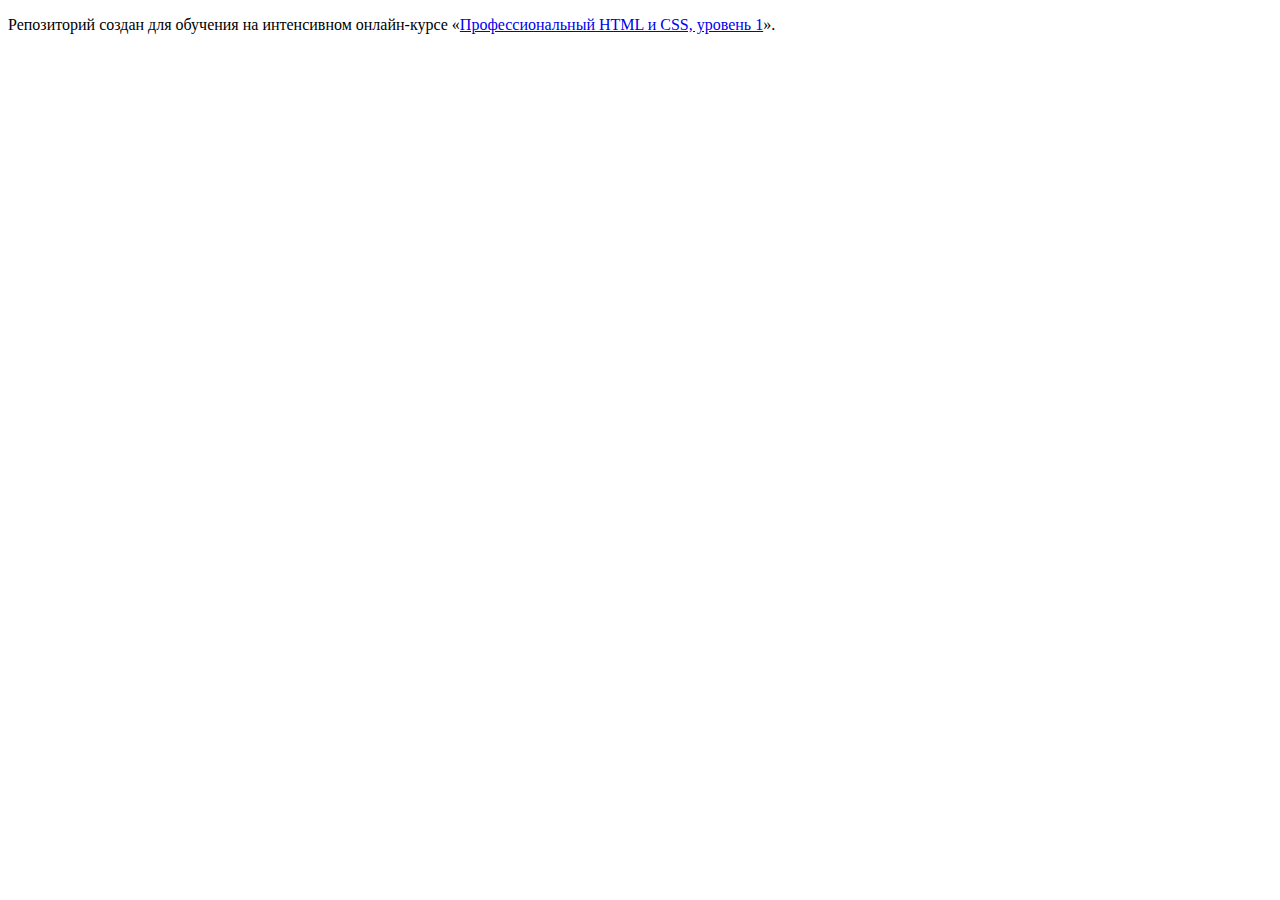
==== commit 68f0ccb3: "Revert "Проверка рабочего процесса"" ====
--- a/index.html
+++ b/index.html
@@ -1,320 +1,12 @@
 <!DOCTYPE html>
 <html lang="ru">
+  <head>
+    <meta charset="utf-8">
+    <title>HTML Academy: Девайс</title>
+  </head>
+  <body>
 
-<head>
-	<meta charset="utf-8">
-	<title>HTML Academy: Девайс</title>
-	<link href="css/normalize.css" rel="stylessheet">
-	<link href="style/style.css" rel="stylessheet">
-</head>
+    <p>Репозиторий создан для обучения на интенсивном онлайн‑курсе «<a href="https://htmlacademy.ru/intensive/htmlcss">Профессиональный HTML и CSS, уровень 1</a>».</p>
 
-<body>
-	<header class="main-header container">
-		<h1 class="header-logo">
-			  	<a>Device</a>
-			  </h1>
-		<form class="search-form" method="post">
-			<input type="search" name="search" placeholder="Поиск по сайту">
-			<input type="submit" value="Найти">
-		</form>
-		<ul class="user-nav">
-			<li class="user-nav-login"> <a href="#">Войти</a>
-			</li>
-		</ul>
-		<ul class="cash">
-			<li class="cash-item cash-item-comparison"> <a href="#">Сравнить</a>
-			</li>
-			<li class="cash-item cash-item-cart"> <a href="#">Корзина</a>
-			</li>
-		</ul>
-		<nav class="main-navigation">
-			<ul class="navigation-list">
-				<li class="navigation-item navigation-item-catalog"> <a href="#">Каталог товаров</a>
-					<ul class="navigation-catalog container">
-						<li class="navigation-catalog-item"> <a href="#">Виртуальная реальность</a>
-						</li>
-						<li class="navigation-catalog-item"> <a href="catalog.html">Моноподы для селфи</a>
-						</li>
-						<li class="navigation-catalog-item"> <a href="#">Экшн-камеры</a>
-						</li>
-						<li class="navigation-catalog-item"> <a href="#">Фитнес-браслеты</a>
-						</li>
-						<li class="navigation-catalog-item"> <a href="#">Умные-часы</a>
-						</li>
-						<li class="navigation-catalog-item"> <a href="#">Квадрокоптеры</a>
-						</li>
-					</ul>
-				</li>
-				<li class="navigation-item"> <a href="#">Доставка</a>
-				</li>
-				<li class="navigation-item"> <a href="#">Гарантия</a>
-				</li>
-				<li class="navigation-item navigation-item-contacts"> <a href="#">Контакты</a>
-				</li>
-			</ul>
-		</nav>
-	</header>
-	<main>
-		<div class="container">
-			<section class="slider">
-				<h2 class="visual-hidden">Лучшие товары </h2>
-				<input type="radio" name="slider" class="slider1">
-				<input type="radio" name="slider" class="slide2">
-				<input type="radio" name="slider" class="slide3">
-				<div class="slider-control">
-					<label for="slide1">01</label>
-					<label for="slide2">02</label>
-					<label for="slide3">03</label>
-				</div>
-				<ul class="slider-list">
-					<li class="slider-item" id="slid1">
-						<p class="slide-leftbox">
-							<img src="img/slider-1.png" width="384" alt="Селфи палка">
-						</p>
-						<div class="slide-rightbox"> <span class="slide-num">01</span>
-							<h2>Делай селфи, <br> как Бен Стиллер!</h2>
-							<p class="slide-desc">Самая длинная палка для селфи доступна в нашем магазине.
-								<br>Восемь (Восемь, Карл!) метров длиной и весом всего 5 килограм</p> <a href="#" class="btn">Подробнее</a>
-							<table class="characteristic">
-								<tr class="first">
-									<td>8,5 м</td>
-									<td>5 кг</td>
-									<td>Карбон</td>
-								</tr>
-								<tr class="second">
-									<td>Длина палки</td>
-									<td>Вес палки</td>
-									<td>Материал</td>
-								</tr>
-							</table>	<span class="slide-num">01</span>
-						</div>
-					</li>
-					<li class="slider-item" id="slid2">
-						<p class="slide-leftbox">
-							<img src="img/slider-2.png" width="345" class="slide-photo" alt="фитнес-браслет">
-						</p>
-						<div class="slide-rightbox"> <span class="slide-num">02</span>
-							<h2>Худеем<br> правильно!</h2>
-							<p class="slide-desc">Мотивирующие фитнес-браслеты помогут найти в себе силы
-								<br>не пропускать занятия и соблюдать диету.</p> <a href="#" class="btn">Подробнее</a>
-							<table class="characteristic">
-								<tr class="first">
-									<td>800 м</td>
-									<td>50 м</td>
-								</tr>
-								<tr class="second">
-									<td>Дальность полета</td>
-									<td>Радиус поражения</td>
-								</tr>
-							</table>
-						</div>
-					</li>
-					<li class="slider-item" id="slid3">
-						<p class="slide-leftbox">
-							<img src="img/slider-3.png" width="526" class="slide-photo" alt="Фитнес-браслет">
-						</p>
-						<div class="slide-rightbox"> <span class="slide-num">03</span>
-							<h2>Порхает как бабочка, жалит как пчела!</h2>
-							<p class="slide-desc">Этот обычный, на первый взгляд, квадрокоптер оснащен мощным лазером, замаскированным под стандартную камеру.</p> <a href="#" class="btn">Подробнее</a>
-							<table class="characteristic">
-								<tr class="first">
-									<td>48 часов</td>
-								</tr>
-								<tr class="second">
-									<td>Без подзарядки</td>
-								</tr>
-							</table>
-						</div>
-					</li>
-				</ul>
-			</section>
-			<section class="catalog">
-				<h2 class="visual-hidden">Каталог</h2>
-				<ul class="catalog-list">
-					<li>
-						<a href="#" class="catalog-item-link"> <i class="catalog-item-icon catalog-item-icon-vr"></i>
-							<span>Виртуальная реальность</span>
-						</a>
-					</li>
-					<li>
-						<a href="#" class="catalog-item-link">	<i class="catalog-item-icon catalog-item-icon-selfi"></i>
-							<span>Моноподы для селфи</span>
-						</a>
-					</li>
-					<li>
-						<a href="#" class="catalog-item-link">	<i class="catalog-item-icon catalog-item-icon-activon"></i>
-							<span>Экшн-камеры</span>
-						</a>
-					</li>
-					<li>
-						<a href="#" class="catalog-item-link"> <i class="catalog-item-icon catalog-item-icon-fitness"></i>
-							<span>Фитнес-браслеты</span>
-						</a>
-					</li>
-					<li>
-						<a href="#" class="catalog-item-link"> <i class="catalog-item-icon catalog-item-icon-smart"></i>
-							<span>Умные часы</span>
-						</a>
-					</li>
-					<li>
-						<a href="#" class="catalog-item-link">	<i class="catalog-item-icon catalog-item-icon-cvardro"></i>
-							<span>Квадрокоптеры</span>
-						</a>
-					</li>
-				</ul>
-			</section>
-		</div>
-		<div class="services">
-			<section class="services container">
-				<h2 class="visual-hidden">Сервисы</h2>
-				<input type="radio" name="services" class="visual-hidden-radio-service-delivery" checked>
-				<input type="radio" name="services" class="visual-hidden-radio-service-gaurante">
-				<input type="radio" name="services" class="visual-hidden-radio-service-credit">
-				<div class="service-container">
-					<ul class="services-control-list">
-						<li>
-							<label for="delivery"><span>Доставка</span>
-							</label>
-						</li>
-						<li>
-							<label for="gaurante"><span>Гарантия</span>
-							</label>
-						</li>
-						<li>
-							<label for="credit"><span>Кредит</span>
-							</label>
-						</li>
-					</ul>
-					<ul class="services-list">
-						<li class="services-item services-item-delivery">
-							<h3>Доставка</h3>
-							<p>Мы с удовольствие доставим ваш товар прямо к вашему подъезду совершенно бесплатно! Ведь мы неплохо заработаем, поднимая его на ваш этаж.</p>
-						</li>
-						<li class="services-item services-item-gaurante">
-							<h3>Гарантия</h3>
-							<p>Если из-за возгорания купленного у нас товара у вас сгорит дом — не переживайте, мы выдадим вам новый. Товар, не дом, конечно же.</p>
-						</li>
-						<li class="services-item services-item-credit">
-							<h3>Кредит</h3>
-							<p>Залезть в долговую яму стало проще! Кредитные консультанты подберут для вас наиболее выгодные условия кредита. Выгодные для нашего банка, разумеется.</p>
-						</li>
-					</ul>
-				</div>
-			</section>
-		</div>
-		<div class="container">
-			<section class="partrenrs">
-				<h2 class="visual-hidden">Партнеры</h2>
-				<ul class="partners-list">
-					<li>
-						<a href="#">
-							<img src="img/spons-1.jpg" width="260" alt="dji">
-						</a>
-					</li>
-					<li>
-						<a href="#">
-							<img src="img/spons-2.jpg" width="260" alt="sp gadgets">
-						</a>
-					</li>
-					<li>
-						<a href="#">
-							<img src="img/spons-3.jpg" width="260" alt="GoPro">
-						</a>
-					</li>
-					<li>
-						<a href="#">
-							<img src="img/spons-4.jpg" width="260" alt="Viva">
-						</a>
-					</li>
-				</ul>
-			</section>
-			<div class="about-and-contacts">
-				<section class="about-us">
-					<h2 class="section-title">О нас</h2>
-					<p>Огромный выбор гаджетов не оставит равнодушным гика, который есть в каждом из нас.</p>
-					<p>Мы можем доставить ваш товар в самые отдаленные точки России! DEVICE работает со многими транспортными компаниями:</p>
-					<ul class="about-us-list">
-						<li>	<a href="#">Деловые Линнии</a>
-						</li>
-						<li>	<a href="#">Автотрейдинг</a>
-						</li>
-						<li>	<a href="#">ЖелДорЭкспедиция</a>
-						</li>
-					</ul>
-					<p><a href="#" class="btn">Подробнее о нас</a>
-					</p>
-				</section>
-				<section class="contacts">
-					<h2 class="section-title">Контакты</h2>
-					<p>Вы можете забрать товар сами, заехав в наш офис. Заодно, вы сможете проверить работоспособность покупки. Всякое бывает.</p>
-					<a href="#" class="contacts-img">
-						<img src="img/map.jpg" width="560" alt="улица Строителей, 15">
-					</a>	<a href="#" class="btn btn-send-us">Напишите нам</a>
-				</section>
-			</div>
-		</div>
-	</main>
-	<footer class="main-footer">
-		<div class="container">
-			<div class="footer-top">
-				<p class="footer-logo">Device</p>
-				<ul class="footer-help-nav">
-					<li class="help-nav-item help-nav-item-login"> <a href="#">Войти</a>
-					</li>
-					<li class="help-nav-item help-nav-item-comparison">	<a href="#">Сравнить</a>
-					</li>
-					<li class="help-nav-item help-nav-item-cart"> <a href="#">Корзина</a>
-					</li>
-				</ul>
-			</div>
-			<div class="footer-middle">
-				<p class="footer-adress">г. Москва, ул. Строителей, 15</p>
-				<ul class="footer-navigation">
-					<li class="footer-navigation-item">	<a href="#">Доставка</a>
-					</li>
-					<li class="footer-navigation-item"> <a href="#">Гарантия</a>
-					</li>
-					<li class="footer-navigation-item">	<a href="#">Контакты</a>
-					</li>
-				</ul>
-				<p class="footer-phone">Тел: +7 (495) 495-95-95</p>
-			</div>
-			<div class="footer-bottom"> <span class="line"></span>
-				<ul class="socials-list">
-					<li class="socials-item socials-item-fb"> <a href="#" class="social-btn-facebook" aria-label="Facebook">Facebook</a>
-					</li>
-					<li class="socials-item socials-item-inst"> <a href+ "#" class="social-btn-instagram" aria-label="Instagram">Instagram</a>
-					</li>
-					<li class="socials-item socials-item-tw"> <a href="#" class="social-btn-twitter" aria-label="Twitter">Twitter</a>
-					</li>
-				</ul>
-				<div class="footer-copyright">	<a href="#">HTMLACADEMY</a>
-				</div>
-			</div>
-		</div>
-	</footer>
-	<section class="modal modal-send-us">
-		<h2 class="visual-hidden">Напишите нам</h2>
-		<form class="send-us-form" method="post" action="#">
-			<p>
-				<label for="name">Ваше имя:</label>
-				<input type="text" name="name" id="name" placeholder="Представьтесь, пожалуйста" required="">
-			</p>
-			<p>
-				<label for="email">Ваш e-mail:</label>
-				<input type="text" name="email" id="email" placeholder="Для отправки ответа" required="">
-			</p>
-			<p>
-				<label for="text-mail">Текст письма:</label>
-				<textarea id="text-mail" required="">В свободной форме</textarea>
-			</p>
-			<button type="submit" class="btn">Отправить</button>
-		</form>
-		<button class="modal-close"></button>
-	</section>
-	<section class="modal modal-map">
-		<h2 class="visual-hidden">Карта</h2>
-		<img src="img/map-big.jpg" width="960" alt="улица Строителей, 15">
-		<button class="modal-close">Закрыть</button>
-	</section>
-</body>
+  </body>
+</html>
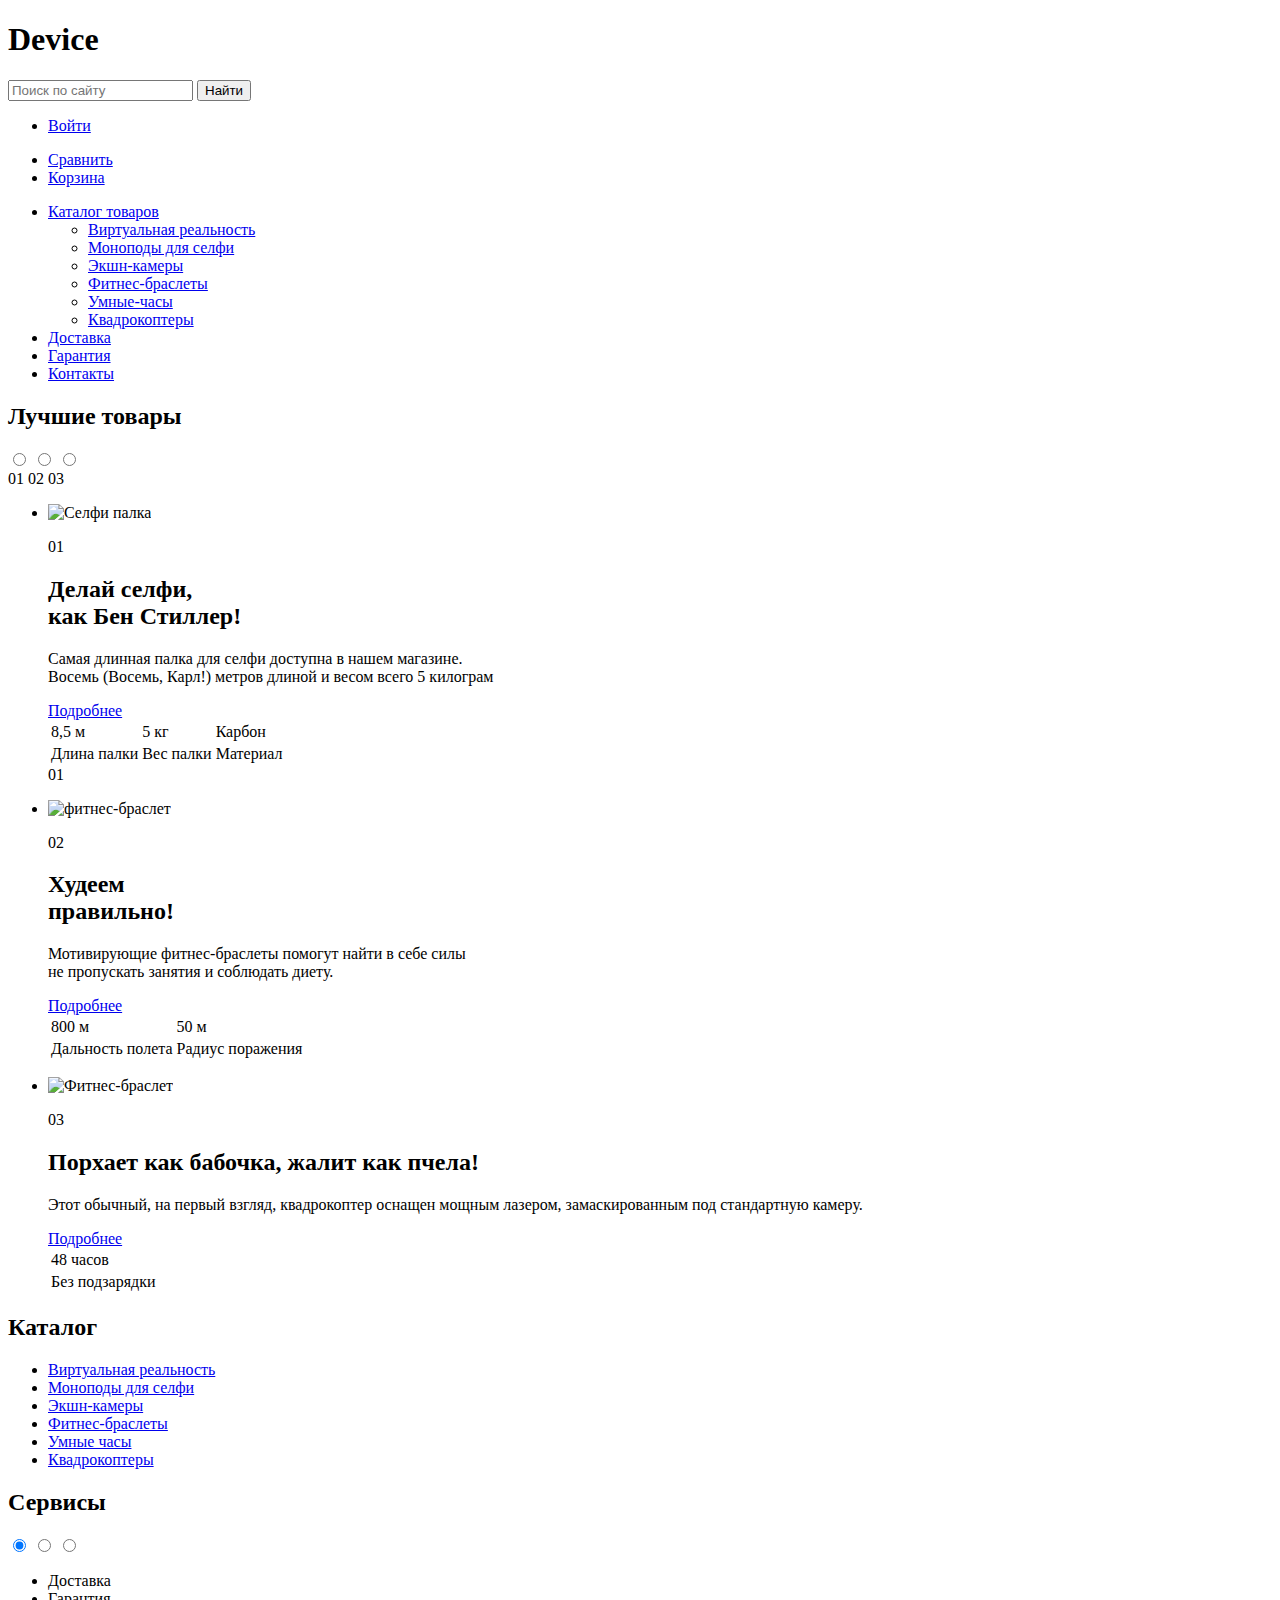
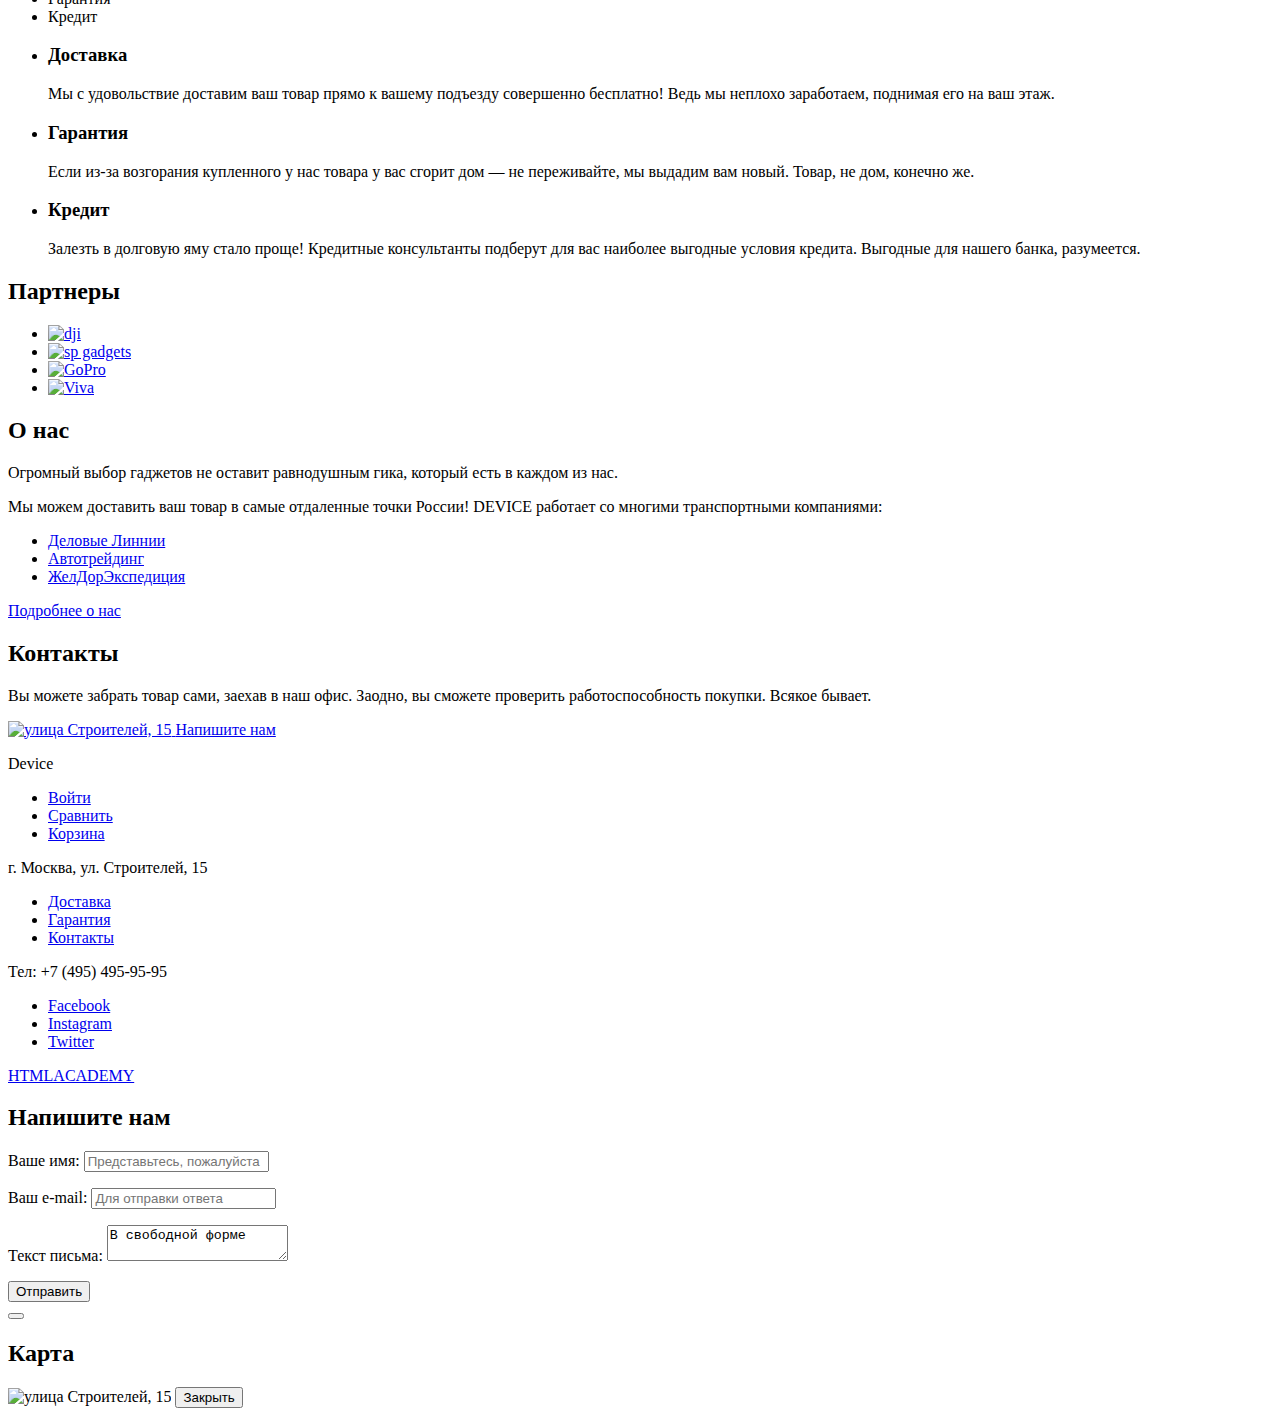
==== commit efad19e6: "sssssss" ====
--- a/index.html
+++ b/index.html
@@ -1,12 +1,320 @@
 <!DOCTYPE html>
 <html lang="ru">
-  <head>
-    <meta charset="utf-8">
-    <title>HTML Academy: Девайс</title>
-  </head>
-  <body>
 
-    <p>Репозиторий создан для обучения на интенсивном онлайн‑курсе «<a href="https://htmlacademy.ru/intensive/htmlcss">Профессиональный HTML и CSS, уровень 1</a>».</p>
+<head>
+	<meta charset="utf-8">
+	<title>HTML Academy: Девайс</title>
+	<link href="css/normalize.css" rel="stylesheet">
+	<link href="style/style.css" rel="stylesheet">
+</head>
 
-  </body>
-</html>
+<body>
+	<header class="main-header container">
+		<h1 class="header-logo">
+			  	<a>Device</a>
+			  </h1>
+		<form class="search-form" method="post">
+			<input type="search" name="search" placeholder="Поиск по сайту">
+			<input type="submit" value="Найти">
+		</form>
+		<ul class="user-nav">
+			<li class="user-nav-login"> <a href="#">Войти</a>
+			</li>
+		</ul>
+		<ul class="cash">
+			<li class="cash-item cash-item-comparison"> <a href="#">Сравнить</a>
+			</li>
+			<li class="cash-item cash-item-cart"> <a href="#">Корзина</a>
+			</li>
+		</ul>
+		<nav class="main-navigation">
+			<ul class="navigation-list">
+				<li class="navigation-item navigation-item-catalog"> <a href="#">Каталог товаров</a>
+					<ul class="navigation-catalog container">
+						<li class="navigation-catalog-item"> <a href="#">Виртуальная реальность</a>
+						</li>
+						<li class="navigation-catalog-item"> <a href="catalog.html">Моноподы для селфи</a>
+						</li>
+						<li class="navigation-catalog-item"> <a href="#">Экшн-камеры</a>
+						</li>
+						<li class="navigation-catalog-item"> <a href="#">Фитнес-браслеты</a>
+						</li>
+						<li class="navigation-catalog-item"> <a href="#">Умные-часы</a>
+						</li>
+						<li class="navigation-catalog-item"> <a href="#">Квадрокоптеры</a>
+						</li>
+					</ul>
+				</li>
+				<li class="navigation-item"> <a href="#">Доставка</a>
+				</li>
+				<li class="navigation-item"> <a href="#">Гарантия</a>
+				</li>
+				<li class="navigation-item navigation-item-contacts"> <a href="#">Контакты</a>
+				</li>
+			</ul>
+		</nav>
+	</header>
+	<main>
+		<div class="container">
+			<section class="slider">
+				<h2 class="visual-hidden">Лучшие товары </h2>
+				<input type="radio" name="slider" class="slider1">
+				<input type="radio" name="slider" class="slide2">
+				<input type="radio" name="slider" class="slide3">
+				<div class="slider-control">
+					<label for="slide1">01</label>
+					<label for="slide2">02</label>
+					<label for="slide3">03</label>
+				</div>
+				<ul class="slider-list">
+					<li class="slider-item" id="slid1">
+						<p class="slide-leftbox">
+							<img src="img/slider-1.png" width="384" alt="Селфи палка">
+						</p>
+						<div class="slide-rightbox"> <span class="slide-num">01</span>
+							<h2>Делай селфи, <br> как Бен Стиллер!</h2>
+							<p class="slide-desc">Самая длинная палка для селфи доступна в нашем магазине.
+								<br>Восемь (Восемь, Карл!) метров длиной и весом всего 5 килограм</p> <a href="#" class="btn">Подробнее</a>
+							<table class="characteristic">
+								<tr class="first">
+									<td>8,5 м</td>
+									<td>5 кг</td>
+									<td>Карбон</td>
+								</tr>
+								<tr class="second">
+									<td>Длина палки</td>
+									<td>Вес палки</td>
+									<td>Материал</td>
+								</tr>
+							</table>	<span class="slide-num">01</span>
+						</div>
+					</li>
+					<li class="slider-item" id="slid2">
+						<p class="slide-leftbox">
+							<img src="img/slider-2.png" width="345" class="slide-photo" alt="фитнес-браслет">
+						</p>
+						<div class="slide-rightbox"> <span class="slide-num">02</span>
+							<h2>Худеем<br> правильно!</h2>
+							<p class="slide-desc">Мотивирующие фитнес-браслеты помогут найти в себе силы
+								<br>не пропускать занятия и соблюдать диету.</p> <a href="#" class="btn">Подробнее</a>
+							<table class="characteristic">
+								<tr class="first">
+									<td>800 м</td>
+									<td>50 м</td>
+								</tr>
+								<tr class="second">
+									<td>Дальность полета</td>
+									<td>Радиус поражения</td>
+								</tr>
+							</table>
+						</div>
+					</li>
+					<li class="slider-item" id="slid3">
+						<p class="slide-leftbox">
+							<img src="img/slider-3.png" width="526" class="slide-photo" alt="Фитнес-браслет">
+						</p>
+						<div class="slide-rightbox"> <span class="slide-num">03</span>
+							<h2>Порхает как бабочка, жалит как пчела!</h2>
+							<p class="slide-desc">Этот обычный, на первый взгляд, квадрокоптер оснащен мощным лазером, замаскированным под стандартную камеру.</p> <a href="#" class="btn">Подробнее</a>
+							<table class="characteristic">
+								<tr class="first">
+									<td>48 часов</td>
+								</tr>
+								<tr class="second">
+									<td>Без подзарядки</td>
+								</tr>
+							</table>
+						</div>
+					</li>
+				</ul>
+			</section>
+			<section class="catalog">
+				<h2 class="visual-hidden">Каталог</h2>
+				<ul class="catalog-list">
+					<li>
+						<a href="#" class="catalog-item-link"> <i class="catalog-item-icon catalog-item-icon-vr"></i>
+							<span>Виртуальная реальность</span>
+						</a>
+					</li>
+					<li>
+						<a href="#" class="catalog-item-link">	<i class="catalog-item-icon catalog-item-icon-selfi"></i>
+							<span>Моноподы для селфи</span>
+						</a>
+					</li>
+					<li>
+						<a href="#" class="catalog-item-link">	<i class="catalog-item-icon catalog-item-icon-activon"></i>
+							<span>Экшн-камеры</span>
+						</a>
+					</li>
+					<li>
+						<a href="#" class="catalog-item-link"> <i class="catalog-item-icon catalog-item-icon-fitness"></i>
+							<span>Фитнес-браслеты</span>
+						</a>
+					</li>
+					<li>
+						<a href="#" class="catalog-item-link"> <i class="catalog-item-icon catalog-item-icon-smart"></i>
+							<span>Умные часы</span>
+						</a>
+					</li>
+					<li>
+						<a href="#" class="catalog-item-link">	<i class="catalog-item-icon catalog-item-icon-cvardro"></i>
+							<span>Квадрокоптеры</span>
+						</a>
+					</li>
+				</ul>
+			</section>
+		</div>
+		<div class="services">
+			<section class="services container">
+				<h2 class="visual-hidden">Сервисы</h2>
+				<input type="radio" name="services" class="visual-hidden-radio-service-delivery" checked>
+				<input type="radio" name="services" class="visual-hidden-radio-service-gaurante">
+				<input type="radio" name="services" class="visual-hidden-radio-service-credit">
+				<div class="service-container">
+					<ul class="services-control-list">
+						<li>
+							<label for="delivery"><span>Доставка</span>
+							</label>
+						</li>
+						<li>
+							<label for="gaurante"><span>Гарантия</span>
+							</label>
+						</li>
+						<li>
+							<label for="credit"><span>Кредит</span>
+							</label>
+						</li>
+					</ul>
+					<ul class="services-list">
+						<li class="services-item services-item-delivery">
+							<h3>Доставка</h3>
+							<p>Мы с удовольствие доставим ваш товар прямо к вашему подъезду совершенно бесплатно! Ведь мы неплохо заработаем, поднимая его на ваш этаж.</p>
+						</li>
+						<li class="services-item services-item-gaurante">
+							<h3>Гарантия</h3>
+							<p>Если из-за возгорания купленного у нас товара у вас сгорит дом — не переживайте, мы выдадим вам новый. Товар, не дом, конечно же.</p>
+						</li>
+						<li class="services-item services-item-credit">
+							<h3>Кредит</h3>
+							<p>Залезть в долговую яму стало проще! Кредитные консультанты подберут для вас наиболее выгодные условия кредита. Выгодные для нашего банка, разумеется.</p>
+						</li>
+					</ul>
+				</div>
+			</section>
+		</div>
+		<div class="container">
+			<section class="partrenrs">
+				<h2 class="visual-hidden">Партнеры</h2>
+				<ul class="partners-list">
+					<li>
+						<a href="#">
+							<img src="img/spons-1.jpg" width="260" alt="dji">
+						</a>
+					</li>
+					<li>
+						<a href="#">
+							<img src="img/spons-2.jpg" width="260" alt="sp gadgets">
+						</a>
+					</li>
+					<li>
+						<a href="#">
+							<img src="img/spons-3.jpg" width="260" alt="GoPro">
+						</a>
+					</li>
+					<li>
+						<a href="#">
+							<img src="img/spons-4.jpg" width="260" alt="Viva">
+						</a>
+					</li>
+				</ul>
+			</section>
+			<div class="about-and-contacts">
+				<section class="about-us">
+					<h2 class="section-title">О нас</h2>
+					<p>Огромный выбор гаджетов не оставит равнодушным гика, который есть в каждом из нас.</p>
+					<p>Мы можем доставить ваш товар в самые отдаленные точки России! DEVICE работает со многими транспортными компаниями:</p>
+					<ul class="about-us-list">
+						<li>	<a href="#">Деловые Линнии</a>
+						</li>
+						<li>	<a href="#">Автотрейдинг</a>
+						</li>
+						<li>	<a href="#">ЖелДорЭкспедиция</a>
+						</li>
+					</ul>
+					<p><a href="#" class="btn">Подробнее о нас</a>
+					</p>
+				</section>
+				<section class="contacts">
+					<h2 class="section-title">Контакты</h2>
+					<p>Вы можете забрать товар сами, заехав в наш офис. Заодно, вы сможете проверить работоспособность покупки. Всякое бывает.</p>
+					<a href="#" class="contacts-img">
+						<img src="img/map.jpg" width="560" alt="улица Строителей, 15">
+					</a>	<a href="#" class="btn btn-send-us">Напишите нам</a>
+				</section>
+			</div>
+		</div>
+	</main>
+	<footer class="main-footer">
+		<div class="container">
+			<div class="footer-top">
+				<p class="footer-logo">Device</p>
+				<ul class="footer-help-nav">
+					<li class="help-nav-item help-nav-item-login"> <a href="#">Войти</a>
+					</li>
+					<li class="help-nav-item help-nav-item-comparison">	<a href="#">Сравнить</a>
+					</li>
+					<li class="help-nav-item help-nav-item-cart"> <a href="#">Корзина</a>
+					</li>
+				</ul>
+			</div>
+			<div class="footer-middle">
+				<p class="footer-adress">г. Москва, ул. Строителей, 15</p>
+				<ul class="footer-navigation">
+					<li class="footer-navigation-item">	<a href="#">Доставка</a>
+					</li>
+					<li class="footer-navigation-item"> <a href="#">Гарантия</a>
+					</li>
+					<li class="footer-navigation-item">	<a href="#">Контакты</a>
+					</li>
+				</ul>
+				<p class="footer-phone">Тел: +7 (495) 495-95-95</p>
+			</div>
+			<div class="footer-bottom"> <span class="line"></span>
+				<ul class="socials-list">
+					<li class="socials-item socials-item-fb"> <a href="#" class="social-btn-facebook" aria-label="Facebook">Facebook</a>
+					</li>
+					<li class="socials-item socials-item-inst"> <a href="#" class="social-btn-instagram" aria-label="Instagram">Instagram</a>
+					</li>
+					<li class="socials-item socials-item-tw"> <a href="#" class="social-btn-twitter" aria-label="Twitter">Twitter</a>
+					</li>
+				</ul>
+				<div class="footer-copyright">	<a href="#">HTMLACADEMY</a>
+				</div>
+			</div>
+		</div>
+	</footer>
+	<section class="modal modal-send-us">
+		<h2 class="visual-hidden">Напишите нам</h2>
+		<form class="send-us-form" method="post" action="#">
+			<p>
+				<label for="name">Ваше имя:</label>
+				<input type="text" name="name" id="name" placeholder="Представьтесь, пожалуйста" required="">
+			</p>
+			<p>
+				<label for="email">Ваш e-mail:</label>
+				<input type="text" name="email" id="email" placeholder="Для отправки ответа" required="">
+			</p>
+			<p>
+				<label for="text-mail">Текст письма:</label>
+				<textarea id="text-mail" required="">В свободной форме</textarea>
+			</p>
+			<button type="submit" class="btn">Отправить</button>
+		</form>
+		<button class="modal-close"></button>
+	</section>
+	<section class="modal modal-map">
+		<h2 class="visual-hidden">Карта</h2>
+		<img src="img/map-big.jpg" width="960" alt="улица Строителей, 15">
+		<button class="modal-close">Закрыть</button>
+	</section>
+</body>
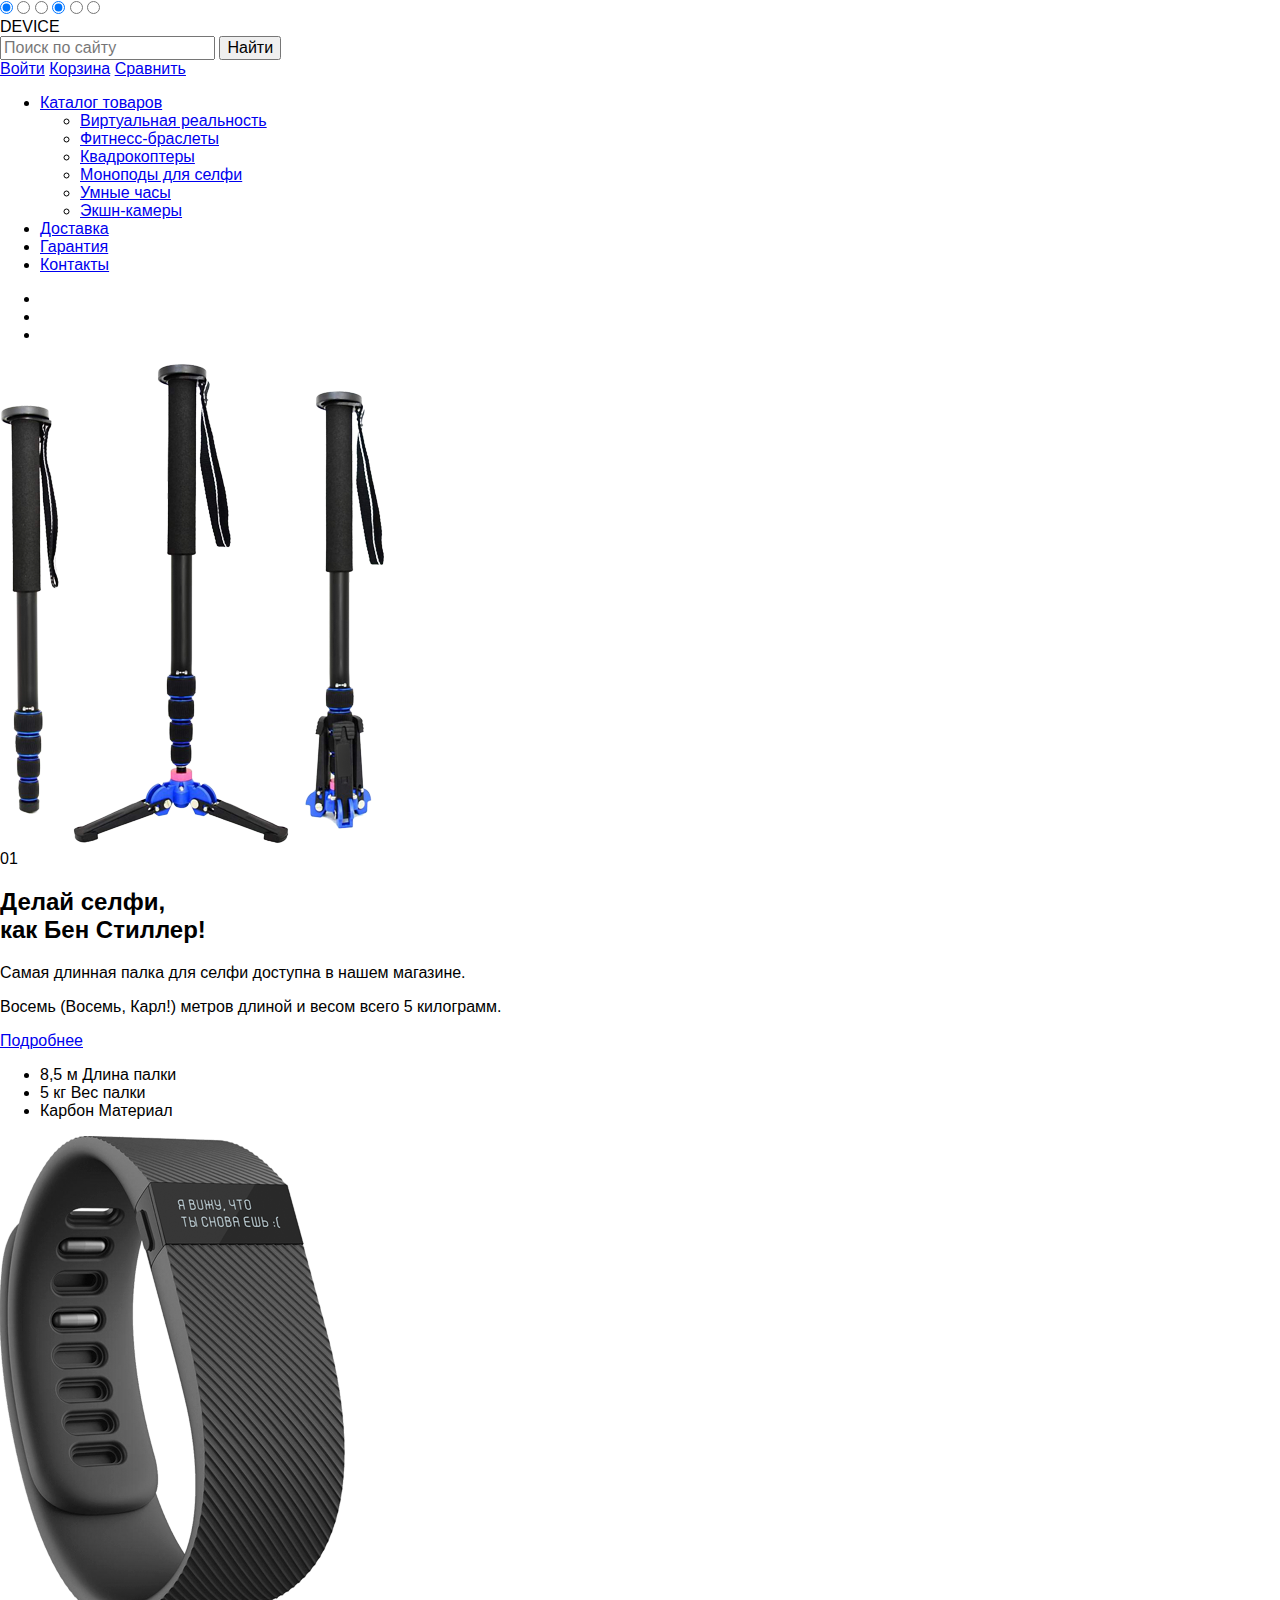
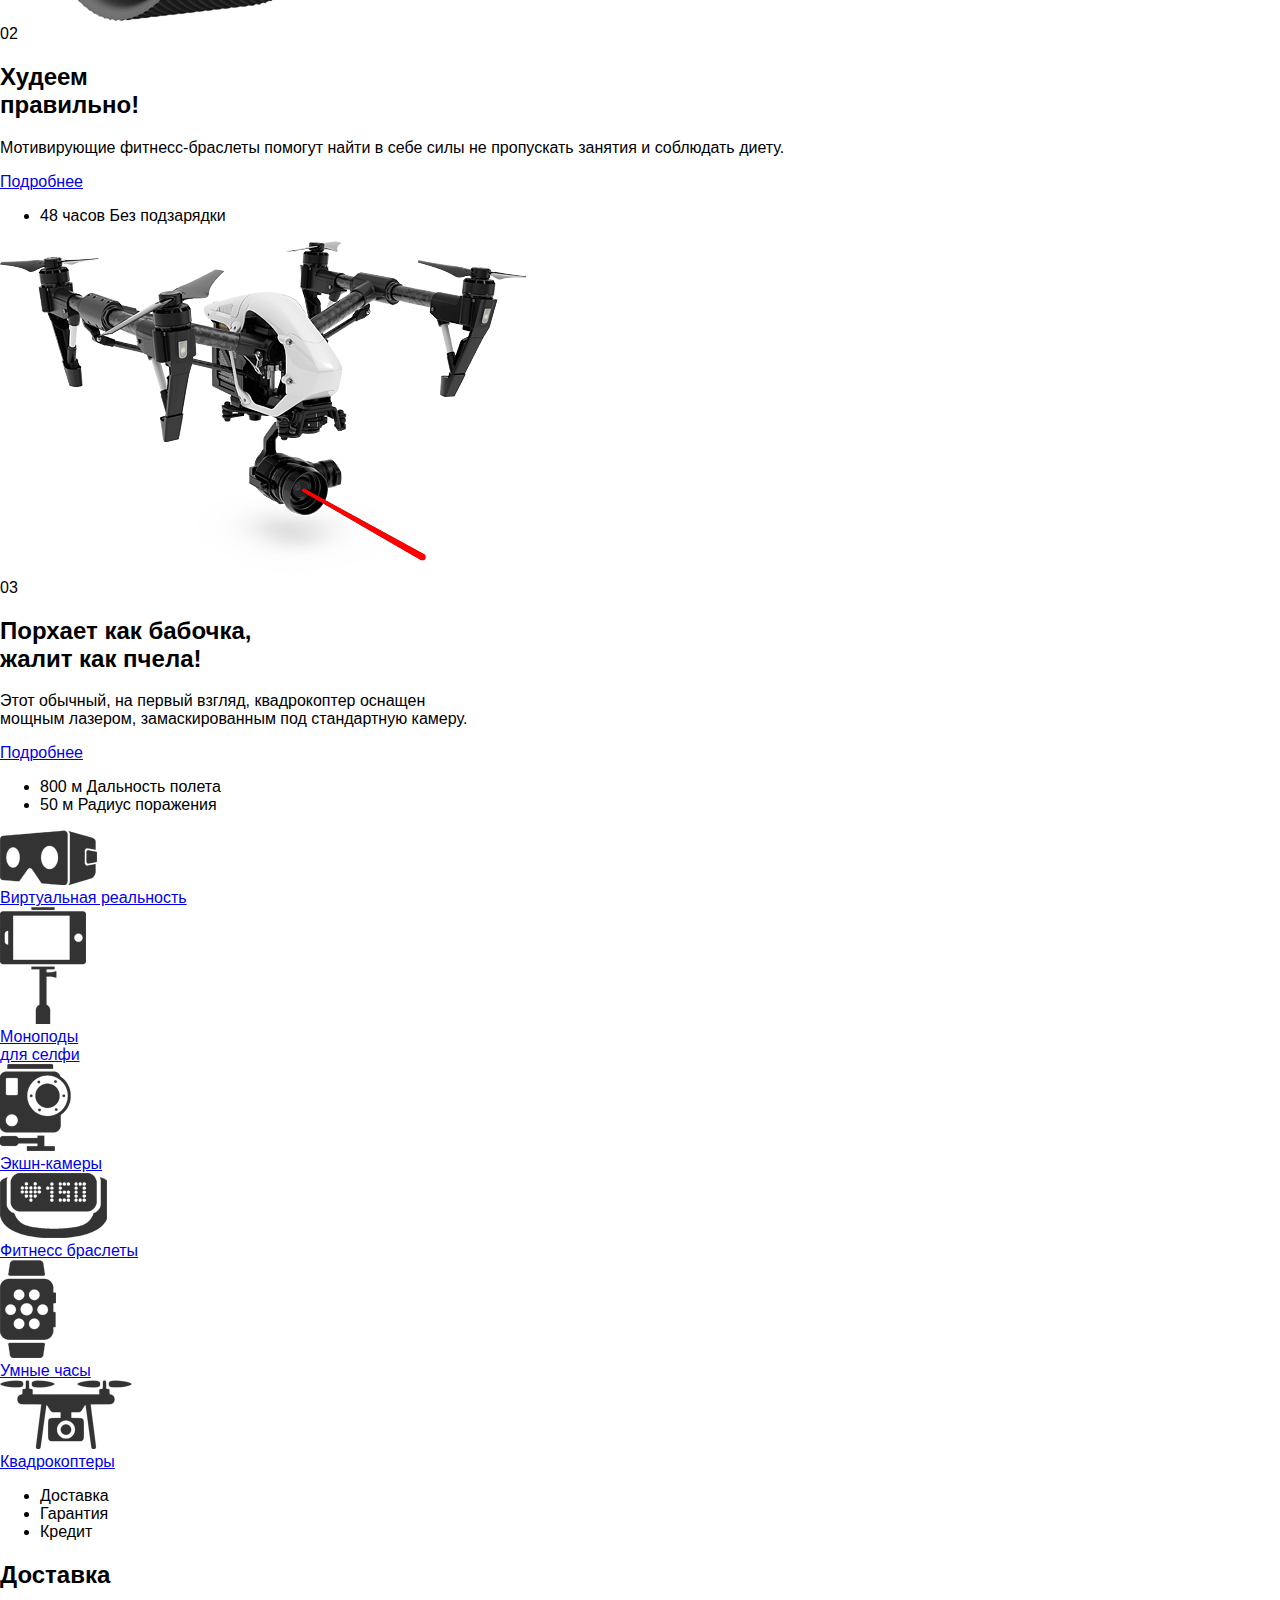
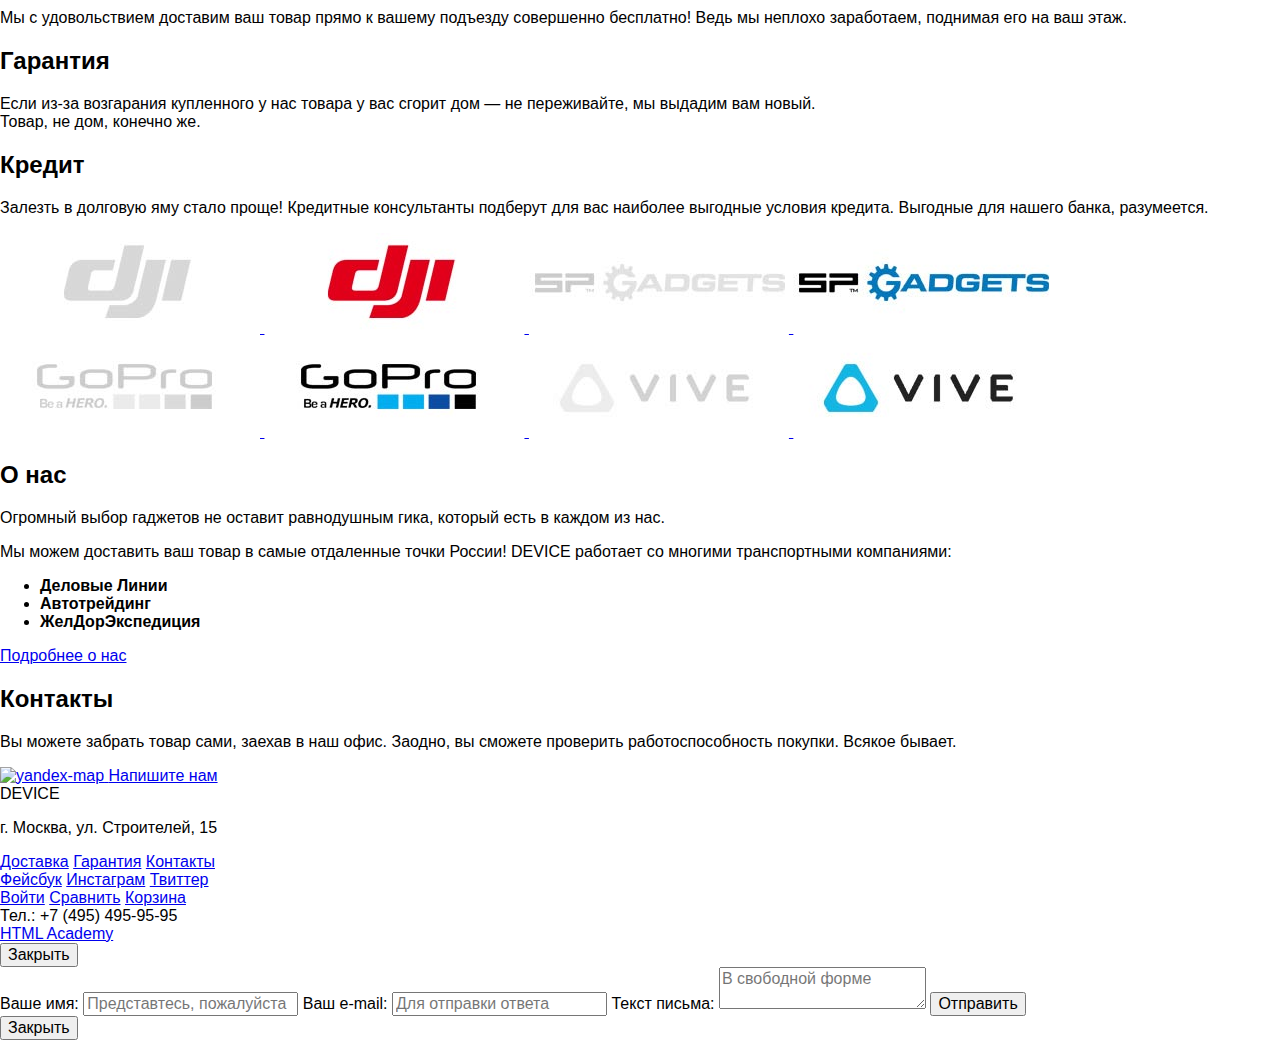
==== commit 34fa8fd8: "Что-то новое" ====
--- a/index.html
+++ b/index.html
@@ -1,320 +1,334 @@
 <!DOCTYPE html>
 <html lang="ru">
-
 <head>
-	<meta charset="utf-8">
-	<title>HTML Academy: Девайс</title>
-	<link href="css/normalize.css" rel="stylesheet">
-	<link href="style/style.css" rel="stylesheet">
+  <meta charset="utf-8">
+  <title>HTML Academy: Девайс</title>
+  <link href="css/normalize.css" rel="stylesheet">
+	<link href="css/style.css" rel="stylesheet">
 </head>
-
 <body>
-	<header class="main-header container">
-		<h1 class="header-logo">
-			  	<a>Device</a>
-			  </h1>
-		<form class="search-form" method="post">
-			<input type="search" name="search" placeholder="Поиск по сайту">
-			<input type="submit" value="Найти">
-		</form>
-		<ul class="user-nav">
-			<li class="user-nav-login"> <a href="#">Войти</a>
-			</li>
-		</ul>
-		<ul class="cash">
-			<li class="cash-item cash-item-comparison"> <a href="#">Сравнить</a>
-			</li>
-			<li class="cash-item cash-item-cart"> <a href="#">Корзина</a>
-			</li>
-		</ul>
-		<nav class="main-navigation">
-			<ul class="navigation-list">
-				<li class="navigation-item navigation-item-catalog"> <a href="#">Каталог товаров</a>
-					<ul class="navigation-catalog container">
-						<li class="navigation-catalog-item"> <a href="#">Виртуальная реальность</a>
-						</li>
-						<li class="navigation-catalog-item"> <a href="catalog.html">Моноподы для селфи</a>
-						</li>
-						<li class="navigation-catalog-item"> <a href="#">Экшн-камеры</a>
-						</li>
-						<li class="navigation-catalog-item"> <a href="#">Фитнес-браслеты</a>
-						</li>
-						<li class="navigation-catalog-item"> <a href="#">Умные-часы</a>
-						</li>
-						<li class="navigation-catalog-item"> <a href="#">Квадрокоптеры</a>
-						</li>
-					</ul>
-				</li>
-				<li class="navigation-item"> <a href="#">Доставка</a>
-				</li>
-				<li class="navigation-item"> <a href="#">Гарантия</a>
-				</li>
-				<li class="navigation-item navigation-item-contacts"> <a href="#">Контакты</a>
-				</li>
-			</ul>
-		</nav>
-	</header>
-	<main>
-		<div class="container">
-			<section class="slider">
-				<h2 class="visual-hidden">Лучшие товары </h2>
-				<input type="radio" name="slider" class="slider1">
-				<input type="radio" name="slider" class="slide2">
-				<input type="radio" name="slider" class="slide3">
-				<div class="slider-control">
-					<label for="slide1">01</label>
-					<label for="slide2">02</label>
-					<label for="slide3">03</label>
-				</div>
-				<ul class="slider-list">
-					<li class="slider-item" id="slid1">
-						<p class="slide-leftbox">
-							<img src="img/slider-1.png" width="384" alt="Селфи палка">
-						</p>
-						<div class="slide-rightbox"> <span class="slide-num">01</span>
-							<h2>Делай селфи, <br> как Бен Стиллер!</h2>
-							<p class="slide-desc">Самая длинная палка для селфи доступна в нашем магазине.
-								<br>Восемь (Восемь, Карл!) метров длиной и весом всего 5 килограм</p> <a href="#" class="btn">Подробнее</a>
-							<table class="characteristic">
-								<tr class="first">
-									<td>8,5 м</td>
-									<td>5 кг</td>
-									<td>Карбон</td>
-								</tr>
-								<tr class="second">
-									<td>Длина палки</td>
-									<td>Вес палки</td>
-									<td>Материал</td>
-								</tr>
-							</table>	<span class="slide-num">01</span>
-						</div>
-					</li>
-					<li class="slider-item" id="slid2">
-						<p class="slide-leftbox">
-							<img src="img/slider-2.png" width="345" class="slide-photo" alt="фитнес-браслет">
-						</p>
-						<div class="slide-rightbox"> <span class="slide-num">02</span>
-							<h2>Худеем<br> правильно!</h2>
-							<p class="slide-desc">Мотивирующие фитнес-браслеты помогут найти в себе силы
-								<br>не пропускать занятия и соблюдать диету.</p> <a href="#" class="btn">Подробнее</a>
-							<table class="characteristic">
-								<tr class="first">
-									<td>800 м</td>
-									<td>50 м</td>
-								</tr>
-								<tr class="second">
-									<td>Дальность полета</td>
-									<td>Радиус поражения</td>
-								</tr>
-							</table>
-						</div>
-					</li>
-					<li class="slider-item" id="slid3">
-						<p class="slide-leftbox">
-							<img src="img/slider-3.png" width="526" class="slide-photo" alt="Фитнес-браслет">
-						</p>
-						<div class="slide-rightbox"> <span class="slide-num">03</span>
-							<h2>Порхает как бабочка, жалит как пчела!</h2>
-							<p class="slide-desc">Этот обычный, на первый взгляд, квадрокоптер оснащен мощным лазером, замаскированным под стандартную камеру.</p> <a href="#" class="btn">Подробнее</a>
-							<table class="characteristic">
-								<tr class="first">
-									<td>48 часов</td>
-								</tr>
-								<tr class="second">
-									<td>Без подзарядки</td>
-								</tr>
-							</table>
-						</div>
-					</li>
-				</ul>
-			</section>
-			<section class="catalog">
-				<h2 class="visual-hidden">Каталог</h2>
-				<ul class="catalog-list">
-					<li>
-						<a href="#" class="catalog-item-link"> <i class="catalog-item-icon catalog-item-icon-vr"></i>
-							<span>Виртуальная реальность</span>
-						</a>
-					</li>
-					<li>
-						<a href="#" class="catalog-item-link">	<i class="catalog-item-icon catalog-item-icon-selfi"></i>
-							<span>Моноподы для селфи</span>
-						</a>
-					</li>
-					<li>
-						<a href="#" class="catalog-item-link">	<i class="catalog-item-icon catalog-item-icon-activon"></i>
-							<span>Экшн-камеры</span>
-						</a>
-					</li>
-					<li>
-						<a href="#" class="catalog-item-link"> <i class="catalog-item-icon catalog-item-icon-fitness"></i>
-							<span>Фитнес-браслеты</span>
-						</a>
-					</li>
-					<li>
-						<a href="#" class="catalog-item-link"> <i class="catalog-item-icon catalog-item-icon-smart"></i>
-							<span>Умные часы</span>
-						</a>
-					</li>
-					<li>
-						<a href="#" class="catalog-item-link">	<i class="catalog-item-icon catalog-item-icon-cvardro"></i>
-							<span>Квадрокоптеры</span>
-						</a>
-					</li>
-				</ul>
-			</section>
-		</div>
-		<div class="services">
-			<section class="services container">
-				<h2 class="visual-hidden">Сервисы</h2>
-				<input type="radio" name="services" class="visual-hidden-radio-service-delivery" checked>
-				<input type="radio" name="services" class="visual-hidden-radio-service-gaurante">
-				<input type="radio" name="services" class="visual-hidden-radio-service-credit">
-				<div class="service-container">
-					<ul class="services-control-list">
-						<li>
-							<label for="delivery"><span>Доставка</span>
-							</label>
-						</li>
-						<li>
-							<label for="gaurante"><span>Гарантия</span>
-							</label>
-						</li>
-						<li>
-							<label for="credit"><span>Кредит</span>
-							</label>
-						</li>
-					</ul>
-					<ul class="services-list">
-						<li class="services-item services-item-delivery">
-							<h3>Доставка</h3>
-							<p>Мы с удовольствие доставим ваш товар прямо к вашему подъезду совершенно бесплатно! Ведь мы неплохо заработаем, поднимая его на ваш этаж.</p>
-						</li>
-						<li class="services-item services-item-gaurante">
-							<h3>Гарантия</h3>
-							<p>Если из-за возгорания купленного у нас товара у вас сгорит дом — не переживайте, мы выдадим вам новый. Товар, не дом, конечно же.</p>
-						</li>
-						<li class="services-item services-item-credit">
-							<h3>Кредит</h3>
-							<p>Залезть в долговую яму стало проще! Кредитные консультанты подберут для вас наиболее выгодные условия кредита. Выгодные для нашего банка, разумеется.</p>
-						</li>
-					</ul>
-				</div>
-			</section>
-		</div>
-		<div class="container">
-			<section class="partrenrs">
-				<h2 class="visual-hidden">Партнеры</h2>
-				<ul class="partners-list">
-					<li>
-						<a href="#">
-							<img src="img/spons-1.jpg" width="260" alt="dji">
-						</a>
-					</li>
-					<li>
-						<a href="#">
-							<img src="img/spons-2.jpg" width="260" alt="sp gadgets">
-						</a>
-					</li>
-					<li>
-						<a href="#">
-							<img src="img/spons-3.jpg" width="260" alt="GoPro">
-						</a>
-					</li>
-					<li>
-						<a href="#">
-							<img src="img/spons-4.jpg" width="260" alt="Viva">
-						</a>
-					</li>
-				</ul>
-			</section>
-			<div class="about-and-contacts">
-				<section class="about-us">
-					<h2 class="section-title">О нас</h2>
-					<p>Огромный выбор гаджетов не оставит равнодушным гика, который есть в каждом из нас.</p>
-					<p>Мы можем доставить ваш товар в самые отдаленные точки России! DEVICE работает со многими транспортными компаниями:</p>
-					<ul class="about-us-list">
-						<li>	<a href="#">Деловые Линнии</a>
-						</li>
-						<li>	<a href="#">Автотрейдинг</a>
-						</li>
-						<li>	<a href="#">ЖелДорЭкспедиция</a>
-						</li>
-					</ul>
-					<p><a href="#" class="btn">Подробнее о нас</a>
-					</p>
-				</section>
-				<section class="contacts">
-					<h2 class="section-title">Контакты</h2>
-					<p>Вы можете забрать товар сами, заехав в наш офис. Заодно, вы сможете проверить работоспособность покупки. Всякое бывает.</p>
-					<a href="#" class="contacts-img">
-						<img src="img/map.jpg" width="560" alt="улица Строителей, 15">
-					</a>	<a href="#" class="btn btn-send-us">Напишите нам</a>
-				</section>
-			</div>
-		</div>
-	</main>
-	<footer class="main-footer">
-		<div class="container">
-			<div class="footer-top">
-				<p class="footer-logo">Device</p>
-				<ul class="footer-help-nav">
-					<li class="help-nav-item help-nav-item-login"> <a href="#">Войти</a>
-					</li>
-					<li class="help-nav-item help-nav-item-comparison">	<a href="#">Сравнить</a>
-					</li>
-					<li class="help-nav-item help-nav-item-cart"> <a href="#">Корзина</a>
-					</li>
-				</ul>
-			</div>
-			<div class="footer-middle">
-				<p class="footer-adress">г. Москва, ул. Строителей, 15</p>
-				<ul class="footer-navigation">
-					<li class="footer-navigation-item">	<a href="#">Доставка</a>
-					</li>
-					<li class="footer-navigation-item"> <a href="#">Гарантия</a>
-					</li>
-					<li class="footer-navigation-item">	<a href="#">Контакты</a>
-					</li>
-				</ul>
-				<p class="footer-phone">Тел: +7 (495) 495-95-95</p>
-			</div>
-			<div class="footer-bottom"> <span class="line"></span>
-				<ul class="socials-list">
-					<li class="socials-item socials-item-fb"> <a href="#" class="social-btn-facebook" aria-label="Facebook">Facebook</a>
-					</li>
-					<li class="socials-item socials-item-inst"> <a href="#" class="social-btn-instagram" aria-label="Instagram">Instagram</a>
-					</li>
-					<li class="socials-item socials-item-tw"> <a href="#" class="social-btn-twitter" aria-label="Twitter">Twitter</a>
-					</li>
-				</ul>
-				<div class="footer-copyright">	<a href="#">HTMLACADEMY</a>
-				</div>
-			</div>
-		</div>
-	</footer>
-	<section class="modal modal-send-us">
-		<h2 class="visual-hidden">Напишите нам</h2>
-		<form class="send-us-form" method="post" action="#">
-			<p>
-				<label for="name">Ваше имя:</label>
-				<input type="text" name="name" id="name" placeholder="Представьтесь, пожалуйста" required="">
-			</p>
-			<p>
-				<label for="email">Ваш e-mail:</label>
-				<input type="text" name="email" id="email" placeholder="Для отправки ответа" required="">
-			</p>
-			<p>
-				<label for="text-mail">Текст письма:</label>
-				<textarea id="text-mail" required="">В свободной форме</textarea>
-			</p>
-			<button type="submit" class="btn">Отправить</button>
-		</form>
-		<button class="modal-close"></button>
-	</section>
-	<section class="modal modal-map">
-		<h2 class="visual-hidden">Карта</h2>
-		<img src="img/map-big.jpg" width="960" alt="улица Строителей, 15">
-		<button class="modal-close">Закрыть</button>
-	</section>
+  <input type="radio" id="main-item-btn-1" name="main-item-toggle" checked>
+  <input type="radio" id="main-item-btn-2" name="main-item-toggle">
+  <input type="radio" id="main-item-btn-3" name="main-item-toggle">
+  <input type="radio" id="services-btn-1" name="services-toggle" checked>
+  <input type="radio" id="services-btn-2" name="services-toggle">
+  <input type="radio" id="services-btn-3" name="services-toggle">
+  <header class="index-header container">
+    <div class="center clearfix">
+      <a class="logo">
+          DEVICE
+      </a>
+      <form class="search-form" action="#" method="post">
+        <input class="search-form-field" type="search" name="search" placeholder="Поиск по сайту">
+        <input type="submit" name="submit" value="Найти">
+      </form>
+      <div class="user-block">
+        <a class="enter" href="login.html">Войти</a>
+        <a class="basket" href="basket.html">Корзина</a>
+        <a class="compare" href="compare.html">Сравнить</a>
+      </div>
+      <nav class="main-nav">
+        <ul class="main-catalog">
+          <li>
+            <a class="index-catalog main-links" href="catalog.html">Каталог товаров</a>
+            <ul class="catalog-add">
+              <li><a href="virtual.html">Виртуальная реальность</a></li>
+              <li><a href="bracelets.html">Фитнесс-браслеты</a></li>
+              <li><a href="cameras.html">Квадрокоптеры</a></li>
+              <li><a href="monopods.html">Моноподы для селфи</a></li>
+              <li><a href="clocks.html">Умные часы</a></li>
+              <li><a href="cameras.html">Экшн-камеры</a></li>
+            </ul>
+          </li>
+          <li><a class="main-links" href="delivery.html">Доставка</a></li>
+          <li><a class="main-links" href="warranty.html">Гарантия</a></li>
+          <li><a class="main-links" href="contacts.html">Контакты</a></li>
+        </ul>
+      </nav>
+    </div>
+  </header>
+  <main class="index-main">
+    <section class="slider container">
+      <ul class="slider-btn">
+        <li>
+          <label for="main-item-btn-1"></label>
+        </li>
+        <li>
+          <label for="main-item-btn-2"></label>
+        </li>
+        <li>
+          <label for="main-item-btn-3"></label>
+        </li>
+      </ul>
+      <section class="main-item slider-first clearfix" id="slide-1">
+        <img src="img/slider-1.png" width="384" height="486" alt="Самая длинная палка для сэлфи">
+        <div class="main-description">
+          <span class="number-slide">01</span>
+          <h2>
+            Делай селфи,<br>
+            как Бен Стиллер!
+          </h2>
+          <p>
+            Самая длинная палка для селфи доступна в нашем магазине.
+          </p>
+          <p>
+            Восемь (Восемь, Карл!) метров длиной и весом всего 5 килограмм.
+          </p>
+          <a class="device-btn" href="main-selfie-stick.html">Подробнее</a>
+          <ul class="main-features">
+            <li>
+              <span class="main-features-value">8,5 м</span>
+              <span class="main-features-type">Длина палки</span>
+            </li>
+            <li>
+              <span class="main-features-value">5 кг</span>
+              <span class="main-features-type">Вес палки</span>
+            </li>
+            <li>
+              <span class="main-features-value">Карбон</span>
+              <span class="main-features-type">Материал</span>
+            </li>
+          </ul>
+        </div>
+      </section>
+      <section class="main-item slider-second clearfix" id="slide-2">
+        <img src="img/slider-2.png" width="345" height="485" alt="Мотивирующий фитнесс-браслет">
+        <div class="main-description">
+          <span class="number-slide">02</span>
+          <h2>
+            Худеем<br>
+            правильно!
+          </h2>
+          <p>
+            Мотивирующие фитнесc-браслеты помогут найти в себе силы
+            не&nbsp;пропускать занятия и соблюдать диету.
+          </p>
+          <a class="device-btn" href="main-bracelet.html">Подробнее</a>
+          <ul class="main-features">
+            <li>
+              <span class="main-features-value">48 часов</span>
+              <span class="main-features-type">Без подзарядки</span>
+            </li>
+          </ul>
+        </div>
+      </section>
+      <section class="main-item slider-third clearfix" id="slide-3">
+        <img src="img/slider-3.png" width="526" height="334" alt="Квадрокоптер с лазером">
+        <div class="main-description">
+          <span class="number-slide">03</span>
+          <h2>
+            Порхает как бабочка,<br>
+            жалит как пчела!
+          </h2>
+          <p>
+            Этот обычный, на первый взгляд, квадрокоптер оснащен<br>
+            мощным лазером, замаскированным под стандартную камеру.
+          </p>
+          <a class="device-btn" href="main-quadrocopter.html">Подробнее</a>
+          <ul class="main-features">
+            <li>
+              <span class="main-features-value">800 м</span>
+              <span class="main-features-type">Дальность полета</span>
+            </li>
+            <li>
+              <span class="main-features-value">50 м</span>
+              <span class="main-features-type">Радиус поражения</span>
+            </li>
+          </ul>
+        </div>
+      </section>
+    </section>
+    <section class="type-items container">
+      <a class="type-item-link" href="virtual.html">
+        <div class="type-block m-type-block-virtual">
+          <img src="img/popular-1.png" width="97" height="55" alt="virtual">
+        </div>
+        Виртуальная реальность
+      </a>
+      <a class="type-item-link" href="monopods.html">
+        <div class="type-block m-type-block-selfie">
+          <img src="img/popular-2.png" width="86" height="117" alt="monopods">
+        </div>
+        Моноподы<br>
+        для селфи
+      </a>
+      <a class="type-item-link" href="cameras.html">
+        <div class="type-block m-type-block-cameras">
+          <img src="img/popular-3.png" width="71" height="87" alt="cameras">
+        </div>
+        Экшн-камеры
+      </a>
+      <a class="type-item-link" href="bracelets.html">
+        <div class="type-block m-type-block-bracelets">
+          <img src="img/popular-4.png" width="107" height="65" alt="bracelets">
+        </div>
+        Фитнесc браслеты
+      </a>
+      <a class="type-item-link" href="clocks.html">
+        <div class="type-block m-type-block-clocks">
+          <img src="img/popular-5.png" width="56" height="98" alt="clocks">
+        </div>
+        Умные часы
+      </a>
+      <a class="type-item-link" href="quadrocopters.html">
+        <div class="type-block m-type-block-quadro">
+          <img src="img/popular-6.png" width="132" height="69" alt="quadrocopters">
+        </div>
+        Квадрокоптеры
+      </a>
+    </section>
+    <section class="services">
+      <div class="container clearfix">
+        <ul class="services-btn">
+          <li>
+            <label class="device-btn" for="services-btn-1">Доставка</label>
+          </li>
+          <li>
+            <label class="device-btn" for="services-btn-2">Гарантия</label>
+          </li>
+          <li>
+            <label class="device-btn" for="services-btn-3">Кредит</label>
+          </li>
+        </ul>
+        <section class="services-item courier" id="services-courier">
+          <h2>Доставка</h2>
+          <p>
+            Мы с удовольствием доставим ваш товар прямо к вашему
+            подъезду совершенно бесплатно! Ведь мы неплохо
+            заработаем, поднимая его на ваш этаж.
+          </p>
+        </section>
+        <section class="services-item warranty" id="services-warranty">
+          <h2>Гарантия</h2>
+          <p>
+            Если из-за возгарания купленного у нас товара у вас сгорит
+            дом &#8212; не переживайте, мы выдадим вам новый.<br>
+            Товар, не дом, конечно же.
+          </p>
+        </section>
+        <section class="services-item credit" id="services-credit">
+          <h2>Кредит</h2>
+          <p>
+            Залезть в долговую яму стало проще! Кредитные
+            консультанты подберут для вас наиболее выгодные
+            условия кредита. Выгодные для нашего банка, разумеется.
+          </p>
+        </section>
+      </div>
+    </section>
+    <section class="partners container">
+      <a class="partner-link" href="#">
+        <img src="img/logo-1-1.jpg" width="260" height="100" alt="dji">
+        <img src="img/logo-1.jpg" width="260" height="100" alt="dji-color">
+      </a>
+      <a class="partner-link" href="#">
+        <img src="img/logo-2-1.jpg" width="260" height="100" alt="sp-gadgets">
+        <img src="img/logo-2.jpg" width="260" height="100" alt="sp-gadgets-color">
+      </a>
+      <a class="partner-link" href="#">
+        <img src="img/logo-3-1.jpg" width="260" height="100" alt="go-pro">
+        <img src="img/logo-3.jpg" width="260" height="100" alt="go-pro-color">
+      </a>
+      <a class="partner-link" href="#">
+        <img src="img/logo-4-1.jpg" width="260" height="100" alt="vive">
+        <img src="img/logo-4.jpg" width="260" height="100" alt="vive-color">
+      </a>
+    </section>
+    <section class="about-company container clearfix">
+      <section class="about-us">
+        <h2>О нас</h2>
+        <p>
+          Огромный выбор гаджетов не оставит равнодушным гика,
+          который есть в каждом из нас.
+        </p>
+        <p>
+          Мы можем доставить ваш товар в самые отдаленные точки
+          России! DEVICE работает со многими транспортными
+          компаниями:
+        </p>
+        <ul>
+          <li>
+            <b>Деловые Линии</b>
+          </li>
+          <li>
+            <b>Автотрейдинг</b>
+          </li>
+          <li>
+            <b>ЖелДорЭкспедиция</b>
+          </li>
+        </ul>
+        <a class="device-btn" href="about-us.html">Подробнее о нас</a>
+      </section>
+      <section class="contacts">
+        <h2>Контакты</h2>
+        <p>
+          Вы можете забрать товар сами, заехав в наш офис. Заодно, вы сможете
+          проверить работоспособность покупки. Всякое бывает.
+        </p>
+        <a class="map" href="https://yandex.ru/maps/?um=constructor:RDUQfAdTpPxf2D-3Zi5kxJBx49zXnQ6N&amp;source=constructorStatic" target="_blank">
+          <img src="https://api-maps.yandex.ru/services/constructor/1.0/static/?sid=RDUQfAdTpPxf2D-3Zi5kxJBx49zXnQ6N&amp;width=560&amp;height=222&amp;lang=ru_RU&amp;sourceType=constructor" alt="yandex-map" width="560" height="222" style="border: 0;" />
+        </a>
+        <a class="write-us-btn device-btn" href="write-us.html">Напишите нам</a>
+      </section>
+    </section>
+  </main>
+  <footer class="index-footer">
+    <div class="container clearfix">
+      <div class="footer-left">
+        <a>
+          DEVICE
+        </a>
+        <p>
+          г. Москва, ул. Строителей, 15
+        </p>
+      </div>
+      <div class="footer-center">
+        <div class="footer-links">
+          <a href="delivery.html">Доставка</a>
+          <a href="warranty.html">Гарантия</a>
+          <a href="contacts.html">Контакты</a>
+        </div>
+        <div class="footer-social">
+          <a class="social-btn social-btn-fb" href="#"  aria-label="Facebook">Фейсбук</a>
+          <a class="social-btn social-btn-inst" href="#" aria-label="Instagram">Инстаграм</a>
+          <a class="social-btn social-btn-tw" href="#" aria-label="Twitter">Твиттер</a>
+        </div>
+      </div>
+      <div class="footer-right">
+        <div class="footer-user-block">
+          <a class="footer-login" href="login.html">Войти</a>
+          <a class="footer-compare" href="compare.html">Сравнить</a>
+          <a class="footer-basket" href="basket.html">Корзина</a>
+        </div>
+        <div class="telephone">
+          Тел.: +7 (495) 495-95-95
+        </div>
+        <div class="copyright">
+          <a href="#">HTML Academy</a>
+        </div>
+      </div>
+    </div>
+  </footer>
+  <div class="modal-write-us">
+    <button class="modal-close" type="button">Закрыть</button>
+    <form class="form-write-us" action="#" method="post">
+      <label class="form-write-us-name">
+        Ваше имя:
+        <input type="text" name="name" placeholder="Представтесь, пожалуйста">
+      </label>
+      <label class="form-write-us-email">
+        Ваш e-mail:
+        <input type="text" name="email" placeholder="Для отправки ответа">
+      </label>
+      <label class="form-write-us-letter">
+        Текст письма:
+        <textarea name="letter" placeholder="В свободной форме"></textarea>
+      </label>
+      <button class="device-btn" type="submit">Отправить</button>
+    </form>
+  </div>
+  <div class="modal-map" id="yandex-map">
+    <button class="modal-close" type="button">Закрыть</button>
+  </div>
 </body>
+</html>
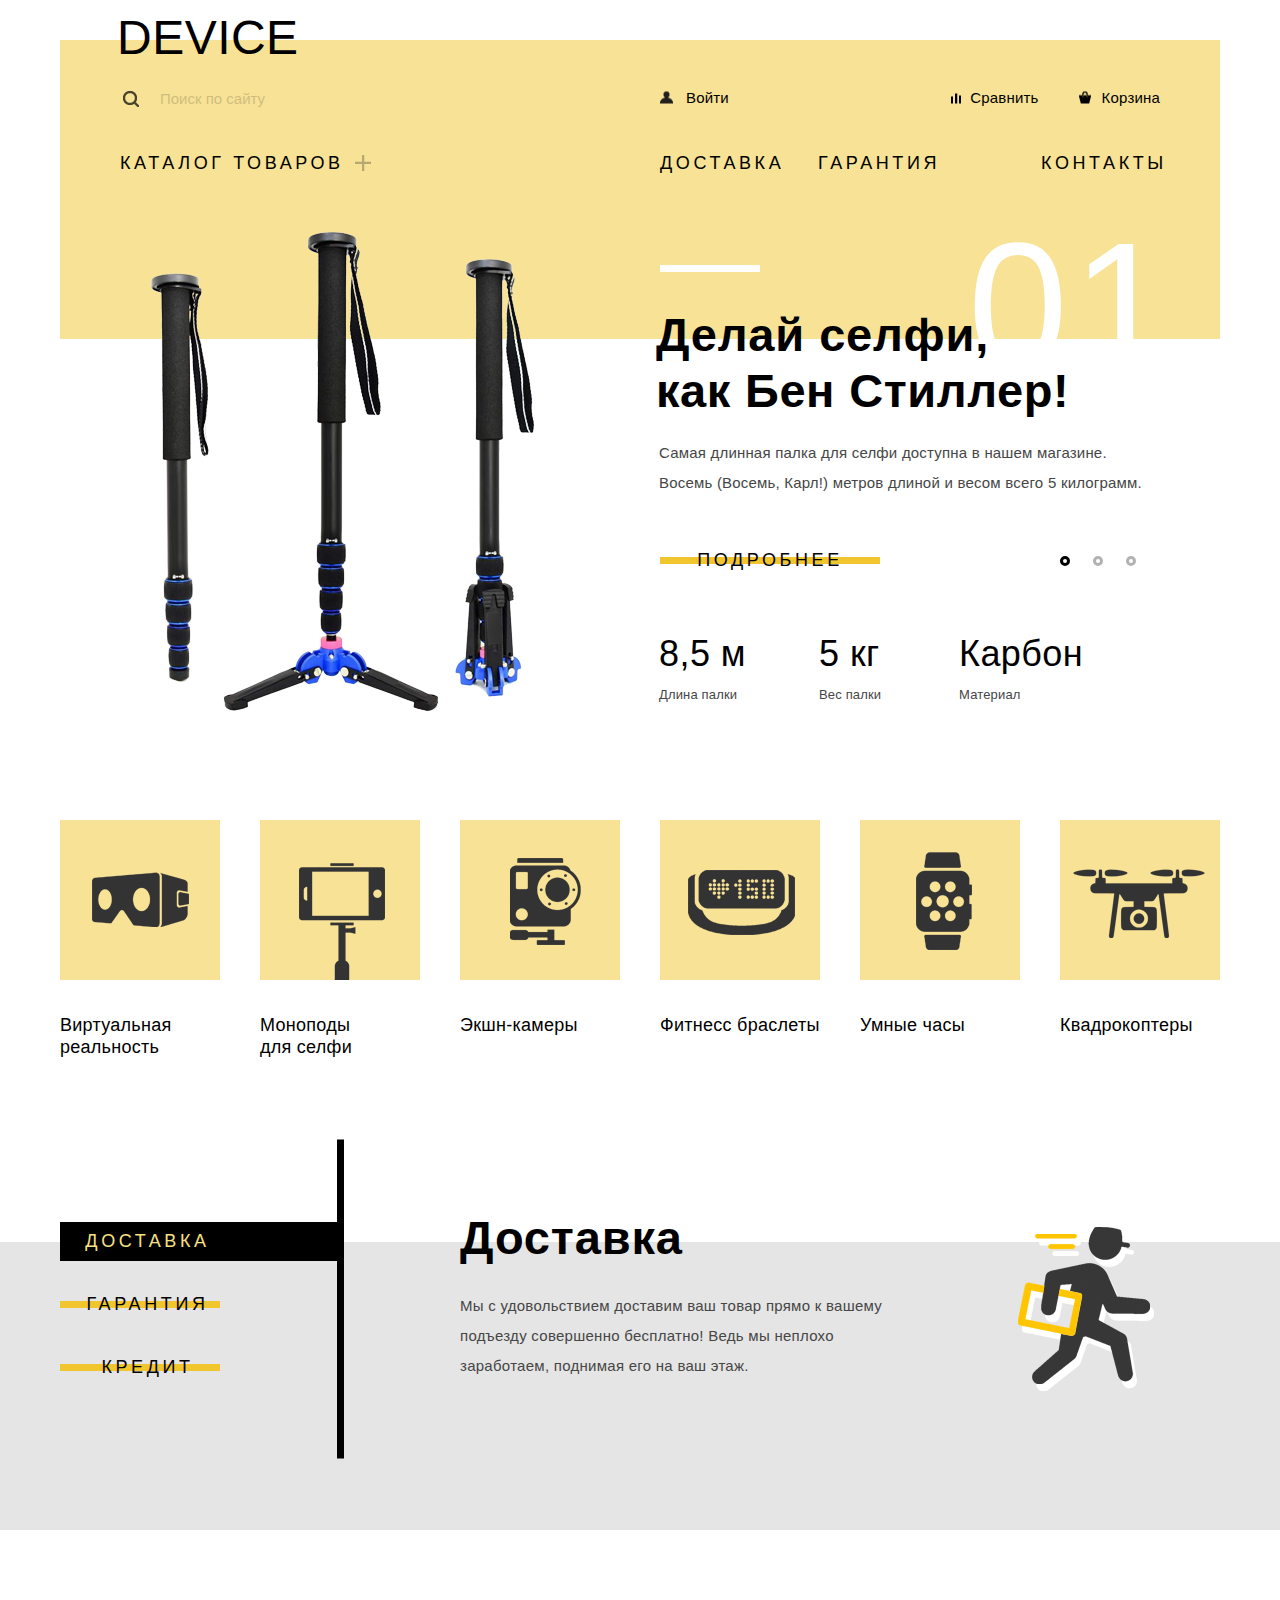
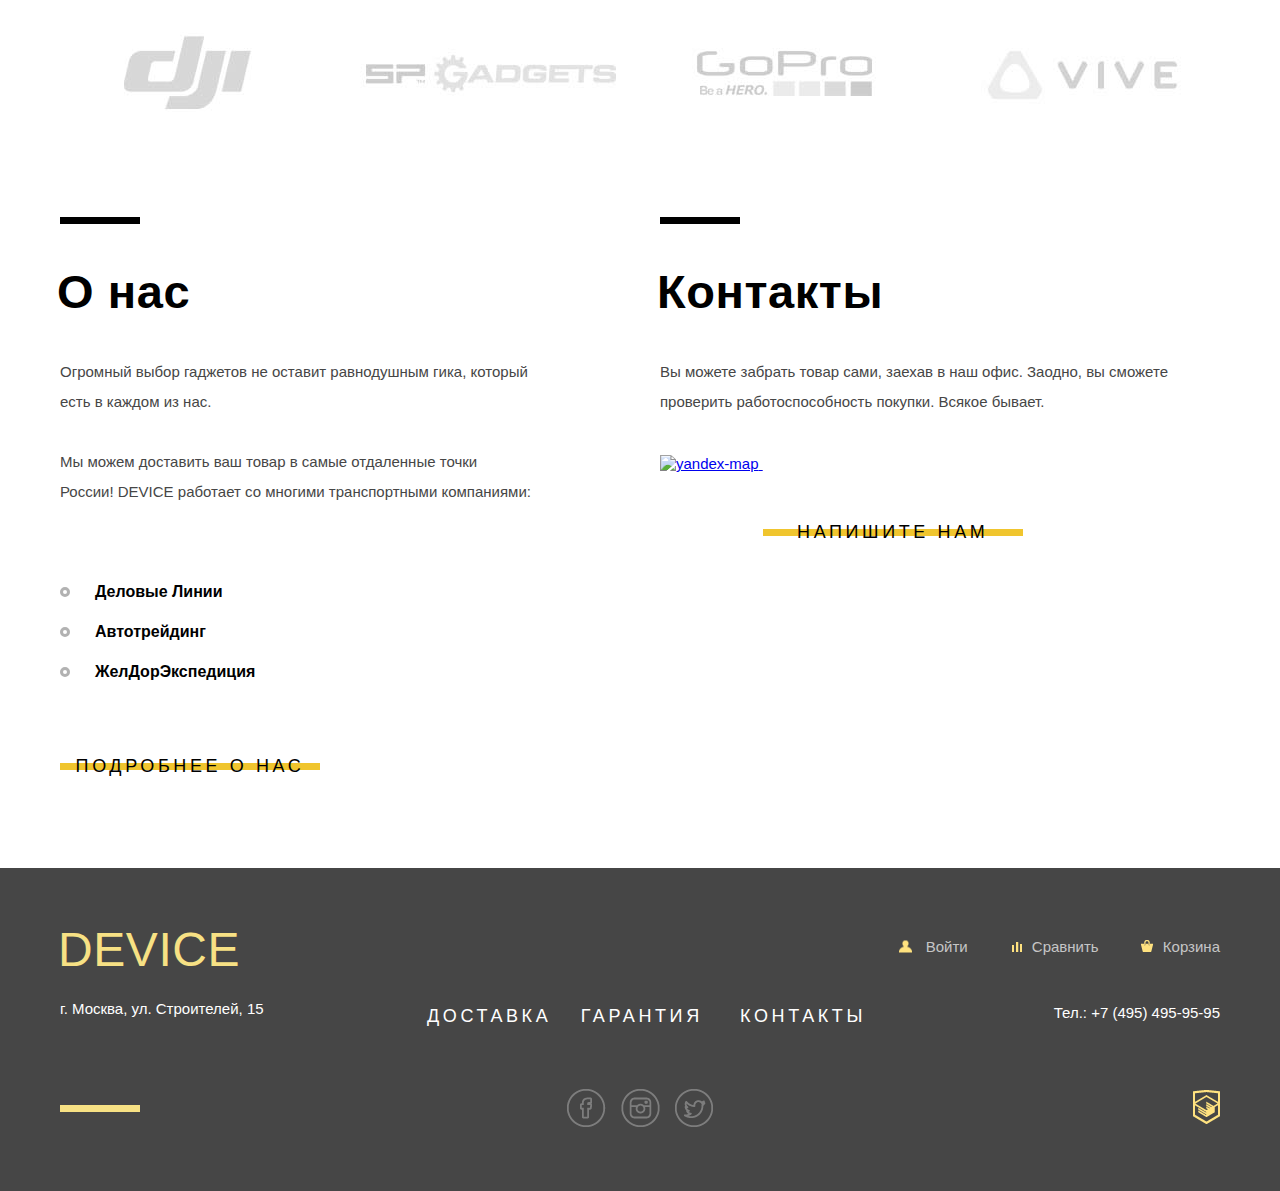
==== commit 30b87663: "./css" ====
--- a/index.html
+++ b/index.html
@@ -4,7 +4,7 @@
   <meta charset="utf-8">
   <title>HTML Academy: Девайс</title>
   <link href="css/normalize.css" rel="stylesheet">
-	<link href="css/style.css" rel="stylesheet">
+	<link href="./css/style.css" rel="stylesheet">
 </head>
 <body>
   <input type="radio" id="main-item-btn-1" name="main-item-toggle" checked>
--- a/css/style.css
+++ b/css/style.css
@@ -0,0 +1,1884 @@
+body {
+    min-width: 1240px;
+    font-weight: 400;
+    font-size: 15px;
+    font-family: "Open Sans Light", "Arial", sans-serif
+}
+
+@font-face {
+    font-weight: 700;
+    font-family: "Gilroy ExtraBold";
+    font-style: normal;
+    src: url(../fonts/gilroyextrabold.woff) format("woff"), url(../fonts/gilroyextrabold.woff2) format("woff2")
+}
+
+@font-face {
+    font-weight: lighter;
+    font-family: "Gilroy Light";
+    font-style: normal;
+    src: url(../fonts/gilroylight.woff) format("woff"), url(../fonts/gilroylight.woff2) format("woff2")
+}
+
+@font-face {
+    font-weight: 400;
+    font-family: "Open Sans";
+    font-style: normal;
+    src: url(../fonts/opensans.woff) format("woff"), url(../fonts/opensans.woff2) format("woff2")
+}
+
+@font-face {
+    font-weight: lighter;
+    font-family: "Open Sans Light";
+    font-style: normal;
+    src: url(../fonts/opensanslight.woff) format("woff"), url(../fonts/opensanslight.woff2) format("woff2")
+}
+
+h1, h2 {
+    font-size: 47px;
+    font-family: "Gilroy ExtraBold", "Arial", sans-serif;
+    color: #000
+}
+
+body > input[type=radio] {
+    display: none
+}
+
+img {
+    max-width: 100%
+}
+
+.clearfix::after {
+    content: "";
+    display: table;
+    clear: both
+}
+
+.container {
+    width: 1160px;
+    margin: 0 auto
+}
+
+.index-header {
+    position: relative;
+    min-height: 265px;
+    margin-top: 40px;
+    padding-top: 34px;
+    background-color: #f7e296
+}
+
+.center {
+    padding-right: 60px;
+    padding-left: 60px
+}
+
+.logo {
+    position: absolute;
+    top: -30px;
+    left: 57px;
+    z-index: 0;
+    font-size: 48px;
+    font-family: "Gilroy ExtraBold", "Arial", sans-serif;
+    color: #000;
+    text-decoration: none;
+    letter-spacing: .01em
+}
+
+.logo[href]:hover, body {
+    color: #464646
+}
+
+.logo[href]:active {
+    color: #666
+}
+
+.hidden {
+    display: none
+}
+
+.search-form {
+    position: relative;
+    float: left;
+    width: 450px;
+    height: 49px;
+    margin-bottom: 30px;
+    line-height: 36px
+}
+
+.search-form::before {
+    content: "";
+    position: absolute;
+    top: 50%;
+    left: 2px;
+    width: 18px;
+    height: 18px;
+    background-image: url(../img/sprite.png);
+    background-repeat: no-repeat;
+    background-position: -4px -340px;
+    -webkit-transform: translateY(-50%);
+    -ms-transform: translateY(-50%);
+    transform: translateY(-50%)
+}
+
+.search-form input[type=search] {
+    width: 315px;
+    min-height: 49px;
+    padding-left: 40px;
+    background-color: #f7e296;
+    border: none;
+    border-top: 2px solid transparent;
+    border-bottom: 2px solid transparent;
+    opacity: .3
+}
+
+.search-form input[type=search]::-ms-clear {
+    display: none
+}
+
+.search-form input[type=search]:hover, .user-block a:hover {
+    opacity: .6
+}
+
+.search-form input[type=search]:focus {
+    border-bottom: 2px solid #000;
+    outline: none;
+    opacity: 1
+}
+
+.search-form input[type=submit] {
+    display: none;
+    width: 85px;
+    min-height: 49px;
+    margin-left: -4px;
+    background-color: #f7e296;
+    border: 2px solid #000;
+    outline: none;
+    cursor: pointer
+}
+
+.search-form input[type=submit]:hover {
+    color: #fff;
+    background-color: #000
+}
+
+.search-form input[type=submit]:active {
+    color: rgba(255, 255, 255, .3)
+}
+
+.search-form-field + input[type=submit]:active, .search-form-field:focus + input[type=submit] {
+    display: inline-block;
+    vertical-align: bottom
+}
+
+.user-block {
+    float: right;
+    width: 500px;
+    margin-top: 6px
+}
+
+.user-block a {
+    position: relative;
+    float: right;
+    margin-left: 37px;
+    padding-left: 26px;
+    line-height: 36px;
+    color: #000;
+    text-decoration: none;
+    letter-spacing: .012em
+}
+
+a.enter, a.exit {
+    float: left;
+    margin-left: 0
+}
+
+a.exit {
+    margin-left: 20px;
+    padding-left: 0
+}
+
+.user-block a::before {
+    content: "";
+    position: absolute;
+    top: 50%;
+    left: 0;
+    width: 14px;
+    height: 13px;
+    background-image: url(../img/sprite.png);
+    background-repeat: no-repeat;
+    -webkit-transform: translateY(-50%);
+    -ms-transform: translateY(-50%);
+    transform: translateY(-50%)
+}
+
+.filter-form input[type=checkbox], .filter-form input[type=radio],
+a.exit::before {
+    display: none
+}
+
+a.enter::before {
+    top: 48%;
+    left: -1px;
+    background-position: -4px -467px
+}
+
+a.basket::before {
+    left: 2px;
+    background-position: -4px -5px
+}
+
+a.compare::before {
+    top: 55%;
+    left: 6px;
+    background-position: -4px -71px
+}
+
+.user-block a:active, a.exit {
+    opacity: .3
+}
+
+.main-nav {
+    position: relative;
+    clear: both
+}
+
+.main-nav ul {
+    padding-left: 0;
+    font-size: 0
+}
+
+.main-nav li {
+    display: inline-block;
+    vertical-align: baseline
+}
+
+.main-links {
+    font-size: 18px;
+    font-family: "Gilroy ExtraBold", "Arial", sans-serif;
+    color: #000;
+    text-transform: uppercase;
+    text-decoration: none;
+    letter-spacing: .2em
+}
+
+.main-nav a:hover {
+    opacity: .6
+}
+
+.main-nav a:active, .type-item-link:active img {
+    opacity: .3
+}
+
+.main-catalog > li:first-of-type {
+    width: 260px;
+    margin-right: 280px;
+    margin-left: 0
+}
+
+.index-catalog {
+    position: relative;
+    padding-right: 27px
+}
+
+.index-catalog::after {
+    content: "";
+    position: absolute;
+    top: 50%;
+    right: 0;
+    width: 16px;
+    height: 16px;
+    background-image: url(../img/sprite.png);
+    background-repeat: no-repeat;
+    background-position: -5px -315px;
+    -webkit-transform: translateY(-50%);
+    -ms-transform: translateY(-50%);
+    transform: translateY(-50%)
+}
+
+.main-catalog > li:nth-of-type(2) {
+    width: 130px
+}
+
+.main-catalog > li:nth-of-type(3) {
+    width: 120px;
+    margin-left: 28px
+}
+
+.main-catalog > li:last-of-type {
+    width: 120px;
+    margin-right: -1px;
+    margin-left: 103px
+}
+
+.catalog-add, .catalog-add::before {
+    position: absolute;
+    background-color: #f7e296
+}
+
+.catalog-add {
+    top: 20px;
+    display: none;
+    min-height: 144px;
+    font-size: 0;
+    z-index: 5;
+    width: 640px;
+    padding-top: 22px
+}
+
+.catalog-add::before {
+    content: "";
+    bottom: 0;
+    left: -60px;
+    z-index: -1;
+    width: 1160px;
+    height: 100%;
+    padding-top: 0
+}
+
+.catalog-add:hover, .index-catalog:hover + .catalog-add {
+    display: block
+}
+
+.catalog-add li:nth-child(3n + 1) {
+    margin-right: 40px
+}
+
+.catalog-add li:last-child {
+    display: block
+}
+
+.catalog-add li, .slider-btn li {
+    display: inline-block;
+    vertical-align: baseline
+}
+
+.catalog-add li {
+    width: 200px
+}
+
+.catalog-add a {
+    font-size: 15px;
+    line-height: 36px;
+    color: #000;
+    text-decoration: none
+}
+
+.index-main {
+    margin-bottom: 82px
+}
+
+.main-item {
+    position: relative;
+    top: -108px;
+    display: none;
+    min-height: 400px;
+    padding-right: 50px
+}
+
+.slider {
+    position: relative;
+    min-height: 495px
+}
+
+.main-item img {
+    float: left
+}
+
+.slider-first img {
+    position: relative;
+    top: -3px;
+    padding-left: 90px
+}
+
+.slider-second img {
+    padding-top: 9px;
+    padding-left: 116px
+}
+
+.slider-third img {
+    padding-top: 62px;
+    padding-left: 31px
+}
+
+.slider-btn {
+    position: absolute;
+    right: 84px;
+    bottom: 273px;
+    z-index: 3;
+    padding-left: 0;
+    font-size: 0
+}
+
+.slider-btn li {
+    margin-left: 23px
+}
+
+.slider-btn li:first-child {
+    margin-left: 0
+}
+
+.slider-btn label {
+    padding: 2px;
+    background-color: transparent;
+    border: 3px solid #000;
+    border-radius: 50%;
+    outline: none;
+    cursor: pointer;
+    opacity: .3
+}
+
+.slider-btn label:hover {
+    opacity: .4
+}
+
+#main-item-btn-1:checked ~ .index-main label[for=main-item-btn-1],
+#main-item-btn-2:checked ~ .index-main label[for=main-item-btn-2],
+#main-item-btn-3:checked ~ .index-main label[for=main-item-btn-3] {
+    opacity: 1
+}
+
+#main-item-btn-1:checked ~ .index-main #slide-1, #main-item-btn-2:checked ~ .index-main #slide-2,
+#main-item-btn-3:checked ~ .index-main #slide-3, #services-btn-1:checked ~ .index-main #services-courier,
+#services-btn-2:checked ~ .index-main #services-warranty, #services-btn-3:checked ~ .index-main #services-credit {
+    display: block
+}
+
+.main-description {
+    position: relative;
+    float: right;
+    width: 511px;
+    padding-top: 35px
+}
+
+.main-description::before {
+    content: "";
+    position: absolute;
+    top: 34px;
+    right: 410px;
+    width: 100px;
+    height: 7px;
+    background-color: #fff
+}
+
+.number-slide {
+    position: absolute;
+    top: -15px;
+    right: -6px;
+    z-index: 1;
+    font-size: 180px;
+    line-height: 180px;
+    font-family: "Gilroy ExtraBold", "Arial", sans-serif;
+    color: #fff;
+    letter-spacing: 4px
+}
+
+.main-description h2 {
+    position: relative;
+    z-index: 2;
+    margin-top: 41px;
+    margin-bottom: 19px;
+    margin-left: -3px;
+    line-height: 56px;
+    letter-spacing: .012em;
+    word-spacing: .012em
+}
+
+.main-description h2::first-line {
+    letter-spacing: .016em
+}
+
+.main-description p {
+    width: 485px;
+    margin: 0;
+    line-height: 30px;
+    letter-spacing: .012em;
+    word-spacing: .01em
+}
+
+.main-description p:last-of-type {
+    margin-bottom: 43px
+}
+
+.main-description a {
+    min-width: 210px;
+    max-width: 385px;
+    margin-bottom: 53px;
+    margin-left: 1px
+}
+
+.device-btn {
+    position: relative;
+    display: inline-block;
+    padding: 9px 5px;
+    font-size: 18px;
+    font-family: "Gilroy ExtraBold", "Arial", sans-serif;
+    vertical-align: top;
+    text-align: center;
+    color: #000;
+    text-transform: uppercase;
+    text-decoration: none;
+    letter-spacing: 3.6px
+}
+
+.device-btn:active {
+    color: rgba(0, 0, 0, .3)
+}
+
+.device-btn::before {
+    content: "";
+    position: absolute;
+    top: 40%;
+    left: 0;
+    z-index: -1;
+    width: 100%;
+    height: 20%;
+    background-color: #f0c52e;
+    transition: all .2s ease-in-out
+}
+
+.device-btn:hover::before, .services-btn label:hover::before {
+    top: 0;
+    height: 100%
+}
+
+.main-features {
+    padding-left: 0;
+    list-style: none;
+    font-size: 0
+}
+
+.main-features li {
+    display: inline-block;
+    vertical-align: baseline
+}
+
+.main-features li:first-of-type {
+    width: 160px
+}
+
+.main-features li:not(:first-of-type) {
+    width: 140px
+}
+
+.main-features .main-features-value {
+    display: block;
+    font-size: 36px;
+    font-family: "Gilroy Light", "Arial", sans-serif;
+    color: #000;
+    letter-spacing: .012em
+}
+
+.main-features-type {
+    display: block;
+    margin-top: 10px;
+    font-size: 13px;
+    line-height: 20px;
+    font-family: "Open Sans Light", "Arial", sans-serif;
+    vertical-align: baseline;
+    letter-spacing: .012em
+}
+
+.type-items {
+    position: relative;
+    top: -14px;
+    margin-bottom: 170px;
+    font-size: 0
+}
+
+.type-items a {
+    display: inline-block;
+    width: 160px;
+    font-size: 18px;
+    line-height: 22px;
+    font-family: "Gilroy ExtraBold", "Arial", sans-serif;
+    vertical-align: top;
+    color: #000;
+    text-decoration: none;
+    letter-spacing: .015em
+}
+
+.type-item-link:not(:last-of-type) {
+    margin-right: 40px
+}
+
+.type-item-link:hover .type-block {
+    background-color: #f0c52e
+}
+
+.type-item-link:active {
+    color: rgba(0, 0, 0, .3)
+}
+
+.type-block {
+    display: -webkit-box;
+    display: -ms-flexbox;
+    display: -webkit-flex;
+    display: flex;
+    justify-content: center;
+    align-items: center;
+    width: 160px;
+    height: 160px;
+    margin-bottom: 34px;
+    background-color: #f7e296;
+    transition: background-color .2s ease-in
+}
+
+.m-type-block-virtual {
+    height: 158px;
+    padding-bottom: 2px
+}
+
+.m-type-block-selfie {
+    align-items: flex-end;
+    width: 157px;
+    padding-left: 3px
+}
+
+.m-type-block-cameras {
+    width: 150px;
+    height: 157px;
+    padding-top: 3px;
+    padding-left: 10px
+}
+
+.m-type-block-bracelets {
+    width: 157px;
+    height: 155px;
+    padding-top: 5px;
+    padding-left: 3px
+}
+
+.m-type-block-clocks {
+    width: 153px;
+    height: 158px;
+    padding-top: 2px;
+    padding-left: 7px
+}
+
+.m-type-block-quadro {
+    width: 158px;
+    height: 154px;
+    padding-top: 6px;
+    padding-right: 2px
+}
+
+.services {
+    min-height: 288px;
+    margin-bottom: 94px;
+    background-color: #e5e5e5
+}
+
+.services-btn {
+    position: relative;
+    top: -20px;
+    float: left;
+    width: 300px;
+    margin-top: 0;
+    padding-left: 0;
+    list-style: none
+}
+
+.services-btn::after {
+    content: "";
+    position: absolute;
+    top: 41%;
+    right: 16px;
+    display: block;
+    width: 7px;
+    height: 319px;
+    background-color: #000;
+    -webkit-transform: translateY(-50%);
+    -ms-transform: translateY(-50%);
+    transform: translateY(-50%)
+}
+
+.services-btn li {
+    margin-bottom: 24px
+}
+
+.services-btn label {
+    z-index: 1;
+    min-width: 135px;
+    max-width: 250px;
+    padding-left: 20px;
+    background-color: transparent;
+    border: none;
+    outline: none;
+    cursor: pointer
+}
+
+.services-btn label::before {
+    content: "";
+    position: absolute;
+    top: 40%;
+    left: 0;
+    z-index: -1;
+    display: block;
+    width: 100%;
+    height: 20%;
+    background-color: #f0c52e;
+    transition: top .2s ease-in, height .2s ease-in
+}
+
+#services-btn-1:checked ~ .index-main label[for=services-btn-1],
+#services-btn-2:checked ~ .index-main label[for=services-btn-2],
+#services-btn-3:checked ~ .index-main label[for=services-btn-3] {
+    color: #f7e184
+}
+
+#services-btn-1:checked ~ .index-main label[for=services-btn-1]::before,
+#services-btn-2:checked ~ .index-main label[for=services-btn-2]::before,
+#services-btn-3:checked ~ .index-main label[for=services-btn-3]::before {
+    top: 0;
+    width: 280px;
+    height: 100%;
+    background-color: #000
+}
+
+.services-item {
+    position: relative;
+    top: -42px;
+    display: none;
+    float: right;
+    width: 715px;
+    margin-right: 45px;
+    padding-top: 10px;
+    padding-left: 10px
+}
+
+.courier, .credit, .warranty {
+    background-image: url(../img/delivery.png);
+    background-repeat: no-repeat;
+    background-position: 568px 27px
+}
+
+.credit, .warranty {
+    background-image: url(../img/warranty.png);
+    background-position: 553px 2px
+}
+
+.credit {
+    background-image: url(../img/credit.png);
+    background-position: 543px 1px
+}
+
+.services-item h2, .services-item p {
+    float: left;
+    width: 440px;
+    margin-top: 0;
+    margin-bottom: 26px;
+    letter-spacing: .018em
+}
+
+.services-item p {
+    line-height: 30px
+}
+
+.services-item img {
+    float: right
+}
+
+.partners {
+    margin-bottom: 95px;
+    font-size: 0
+}
+
+.partners a {
+    position: relative;
+    display: inline-block;
+    width: 260px;
+    margin-right: 40px;
+    vertical-align: baseline
+}
+
+.partners a:last-child {
+    margin-right: 0;
+    margin-left: -3px
+}
+
+.partners img:last-child {
+    position: absolute;
+    top: 0;
+    left: 0;
+    opacity: 0
+}
+
+.partners img {
+    transition: opacity .2s ease-in
+}
+
+.partner-link:hover img:first-child {
+    opacity: 0
+}
+
+.partner-link:hover img:last-child {
+    opacity: 1
+}
+
+.about-company h2 {
+    margin-top: 45px;
+    margin-bottom: 38px;
+    margin-left: -3px;
+    letter-spacing: .012em
+}
+
+.about-us, .contacts {
+    position: relative;
+    float: left;
+    width: 475px
+}
+
+.contacts {
+    float: right;
+    width: 560px
+}
+
+.about-us li::before, .about-us::before, .contacts::before, .footer-left::after {
+    content: "";
+    position: absolute;
+    left: 0;
+    width: 80px;
+    height: 7px
+}
+
+.about-us::before, .contacts::before {
+    top: -2px;
+    background-color: #000
+}
+
+.about-company p {
+    margin-top: 0;
+    margin-bottom: 30px;
+    padding-right: 3px;
+    font-size: 15px;
+    line-height: 30px
+}
+
+.about-us ul, .footer-left a, .footer-links a {
+    font-family: "Gilroy ExtraBold", "Arial", sans-serif
+}
+
+.about-us ul {
+    margin-top: 65px;
+    margin-bottom: 55px;
+    padding-left: 0;
+    list-style: none;
+    font-size: 16px;
+    line-height: 40px;
+    color: #000
+}
+
+.about-us li {
+    position: relative;
+    padding-left: 35px
+}
+
+.about-us a {
+    min-width: 250px;
+    max-width: 475px
+}
+
+.about-us li::before {
+    top: 50%;
+    width: 4px;
+    height: 4px;
+    border: 3px solid #b2b2b2;
+    border-radius: 50%;
+    -webkit-transform: translateY(-50%);
+    -ms-transform: translateY(-50%);
+    transform: translateY(-50%)
+}
+
+.contacts img {
+    margin-top: 8px
+}
+
+.contacts .write-us-btn {
+    min-width: 250px;
+    max-width: 560px;
+    margin-top: 66px
+}
+
+.index-footer {
+    min-height: 209px;
+    padding-top: 54px;
+    padding-bottom: 60px;
+    background-color: #464646
+}
+
+.footer-left {
+    position: relative;
+    float: left;
+    width: 340px;
+    min-height: 190px;
+    margin-right: 27px
+}
+
+.footer-left a, .footer-links a {
+    text-decoration: none
+}
+
+.footer-left a {
+    margin-left: -2px;
+    font-size: 48px;
+    color: #f7e184;
+    letter-spacing: .012em
+}
+
+.footer-left a[href]:hover {
+    color: #f0c52e
+}
+
+.footer-left a[href]:active {
+    opacity: .3
+}
+
+.footer-left p {
+    margin-top: 17px;
+    line-height: 30px;
+    color: #fff
+}
+
+.footer-left::after {
+    bottom: 0;
+    background-color: #f7e184
+}
+
+.footer-center {
+    float: left;
+    width: 439px;
+    margin-top: 83px
+}
+
+.footer-links {
+    display: -webkit-box;
+    display: -ms-flexbox;
+    display: -webkit-flex;
+    display: flex;
+    flex-wrap: wrap;
+    justify-content: space-between;
+    height: 22px;
+    margin-bottom: 62px;
+    font-size: 0
+}
+
+.footer-links a {
+    font-size: 18px;
+    line-height: 22px;
+    color: #fff;
+    text-transform: uppercase;
+    letter-spacing: .2em
+}
+
+.footer-links a:last-of-type {
+    padding-left: 8px
+}
+
+.footer-links a:hover, .social-btn:hover {
+    opacity: .6
+}
+
+.footer-links a:active {
+    opacity: .3
+}
+
+.footer-social {
+    width: 160px;
+    min-height: 38px;
+    margin: 0 auto
+}
+
+.social-btn {
+    position: relative;
+    display: inline-block;
+    width: 39px;
+    height: 38px;
+    font-size: 0;
+    vertical-align: top;
+    background-image: url(../img/sprite.png);
+    background-repeat: no-repeat;
+    opacity: .3
+}
+
+.social-btn-fb, .social-btn-inst {
+    margin-right: 11px;
+    background-position: -5px -131px
+}
+
+.social-btn-inst {
+    background-position: -5px -267px
+}
+
+.social-btn-tw {
+    background-position: -5px -420px
+}
+
+.social-btn:active {
+    opacity: .1
+}
+
+.footer-right {
+    float: right;
+    width: 340px;
+    padding-top: 10px;
+    line-height: 30px;
+    text-align: right;
+    color: #fff
+}
+
+.footer-user-block {
+    margin-bottom: 36px
+}
+
+.footer-user-block a {
+    position: relative;
+    margin-left: 35px;
+    padding-left: 25px;
+    color: rgba(255, 255, 255, .7);
+    text-decoration: none
+}
+
+.footer-user-block a:first-child {
+    margin-left: 0
+}
+
+.footer-user-block a::before {
+    content: "";
+    position: absolute;
+    -webkit-transform: translateY(-50%);
+    -ms-transform: translateY(-50%);
+    transform: translateY(-50%)
+}
+
+.footer-login::before {
+    top: 47%;
+    left: -3px;
+    width: 14px;
+    height: 13px
+}
+
+.footer-compare::before {
+    top: 50%;
+    left: 4px;
+    width: 12px;
+    height: 10px
+}
+
+.footer-basket::before {
+    top: 48%;
+    left: 2px;
+    width: 13px;
+    height: 12px
+}
+
+.footer-login::before {
+    background-position: -4px -489px
+}
+
+.footer-login:hover::before {
+    background-position: -4px -511px
+}
+
+.footer-compare::before {
+    background-position: -4px -91px
+}
+
+.footer-compare:hover::before {
+    background-position: -4px -111px
+}
+
+.footer-basket::before {
+    background-position: -4px -27px
+}
+
+.footer-basket:hover::before {
+    background-position: -4px -49px
+}
+
+.footer-user-block a:hover {
+    color: #fff
+}
+
+.footer-user-block a:active {
+    opacity: .3
+}
+
+.telephone {
+    margin-bottom: 56px;
+    line-height: 30px
+}
+
+.breadscrumbs li::after, .copyright a, .footer-user-block a::before {
+    background-image: url(../img/sprite.png);
+    background-repeat: no-repeat
+}
+
+.breadscrumbs li, .copyright a {
+    display: inline-block;
+    vertical-align: baseline
+}
+
+.copyright a {
+    font-size: 0;
+    text-decoration: none;
+    width: 27px;
+    height: 36px;
+    background-position: -5px -178px
+}
+
+.copyright a:hover {
+    background-position: -5px -222px
+}
+
+.copyright a:active {
+    opacity: .3
+}
+
+.modal-close {
+    position: absolute;
+    top: 22px;
+    right: 22px;
+    z-index: 20;
+    width: 54px;
+    height: 54px;
+    font-size: 0;
+    background-color: #f7e296;
+    border: none;
+    border-radius: 50%;
+    outline: none;
+    cursor: pointer
+}
+
+.modal-close::after, .modal-close::before {
+    content: "";
+    position: absolute;
+    top: 50%;
+    left: 50%;
+    width: 32px;
+    height: 2px;
+    background-color: #fff
+}
+
+.modal-close::after {
+    -webkit-transform: translateX(-50%) rotate(45deg);
+    -ms-transform: translateX(-50%) rotate(45deg);
+    transform: translateX(-50%) rotate(45deg)
+}
+
+.modal-close::before {
+    -webkit-transform: translateX(-50%) rotate(-45deg);
+    -ms-transform: translateX(-50%) rotate(-45deg);
+    transform: translateX(-50%) rotate(-45deg)
+}
+
+.modal-close:hover {
+    background-color: #000
+}
+
+.modal-close:hover::after, .modal-close:hover::before {
+    background-color: #f0c52e
+}
+
+.modal-close:active, .modal-map .modal-close:active {
+    opacity: .1
+}
+
+.modal-write-us {
+    position: fixed;
+    top: 50%;
+    left: 50%;
+    z-index: 20;
+    display: none;
+    width: 760px;
+    min-height: 380px;
+    padding: 95px 100px 78px;
+    background-color: #fff;
+    box-shadow: -40px 0 40px -40px rgba(2, 4, 6, .75), 40px 0 40px -40px rgba(2, 4, 6, .75), 0 8px 20px 2px rgba(2, 4, 6, .2);
+    -webkit-transform: translate(-50%, -50%);
+    -ms-transform: translate(-50%, -50%);
+    transform: translate(-50%, -50%)
+}
+
+.form-write-us {
+    font-size: 0
+}
+
+.form-write-us label {
+    margin-bottom: 40px;
+    font-size: 18px;
+    line-height: 18px;
+    font-family: "Gilroy ExtraBold", "Arial", sans-serif
+}
+
+.form-write-us-email, .form-write-us-name {
+    display: inline-block;
+    width: 360px;
+    vertical-align: baseline
+}
+
+.form-write-us-email input, .form-write-us-letter textarea, .form-write-us-name input {
+    margin-top: 13px;
+    font-size: 14px;
+    line-height: 18px;
+    font-family: "Open Sans", "Arial", sans-serif;
+    background-color: #f2f2f2;
+    border: none;
+    outline: none
+}
+
+.form-write-us-email input, .form-write-us-name input {
+    padding-top: 16px;
+    padding-bottom: 16px;
+    padding-left: 20px;
+    width: 360px
+}
+
+.form-write-us-name {
+    margin-right: 40px
+}
+
+.form-write-us-letter textarea {
+    width: 740px;
+    height: 124px;
+    padding: 16px 20px;
+    resize: horizontal
+}
+
+.form-write-us button {
+    width: 200px;
+    margin-top: 40px;
+    background: 0 0;
+    border: none;
+    outline: none;
+    cursor: pointer
+}
+
+.modal-map {
+    position: fixed;
+    top: 50%;
+    left: 50%;
+    display: none;
+    width: 960px;
+    height: 560px;
+    box-shadow: 0 10px 20px 0 rgba(0, 4, 6, .2);
+    -webkit-transform: translate(-50%, -50%);
+    -ms-transform: translate(-50%, -50%);
+    transform: translate(-50%, -50%)
+}
+
+.modal-map .modal-close {
+    opacity: .5
+}
+
+.modal-show {
+    display: block;
+    -webkit-animation: modal-open .6s ease-in-out;
+    animation: modal-open .6s ease-in-out
+}
+
+.modal-error {
+    -webkit-animation: shake .6s;
+    animation: shake .6s
+}
+
+.catalog-header {
+    position: relative;
+    width: 1160px;
+    min-height: 152px;
+    margin-top: 40px;
+    padding-top: 34px;
+    background-color: #f7e296
+}
+
+.catalog-header .logo {
+    top: -28px;
+    left: 60px
+}
+
+.catalog-main h1 {
+    margin-top: 33px;
+    margin-bottom: 20px;
+    margin-left: 60px;
+    letter-spacing: .012em
+}
+
+.breadscrumbs {
+    margin-bottom: 49px;
+    margin-left: 60px;
+    padding-left: 0;
+    font-size: 0
+}
+
+.breadscrumbs li {
+    position: relative;
+    padding-right: 39px;
+    letter-spacing: .012em;
+    word-spacing: .012em
+}
+
+.breadscrumbs li::after {
+    content: "";
+    position: absolute;
+    right: 18px;
+    bottom: 5px;
+    width: 7px;
+    height: 7px;
+    background-position: -4px -403px
+}
+
+.breadscrumbs li:nth-child(2)::after {
+    right: 15px
+}
+
+.breadscrumbs li:last-child::after {
+    display: none
+}
+
+.breadscrumbs a {
+    font-size: 14px;
+    color: rgba(0, 0, 0, .3);
+    text-decoration: none
+}
+
+.breadscrumbs a:not(.current):hover, .catalog-nav a:not(.current):not(.nav-prev-next):hover {
+    color: rgba(0, 0, 0, .6)
+}
+
+.breadscrumbs a:not(.current):active {
+    color: rgba(0, 0, 0, .1)
+}
+
+.tittles-wr {
+    width: 100%;
+    overflow: hidden;
+    background: #ebebeb;
+    background: linear-gradient(to right, #dbdbdb 0%, #dbdbdb 49%, #ebebeb 50%, #ebebeb 100%)
+}
+
+.catalog-sort, .filter-tittle {
+    padding-top: 24px;
+    padding-bottom: 26px
+}
+
+.filter-tittle {
+    margin: 0 0 0 60px;
+    padding-right: 68px;
+    font-size: 16px;
+    text-transform: uppercase;
+    letter-spacing: .23em;
+    float: left;
+    width: 200px;
+    background-color: #dbdbdb
+}
+
+.catalog-sort {
+    float: right;
+    width: 832px;
+    min-height: 19px;
+    background-color: #ebebeb
+}
+
+.catalog-sort h2 {
+    float: left;
+    margin: 0;
+    padding-left: 72px;
+    font-size: 16px;
+    text-transform: uppercase;
+    letter-spacing: .23em
+}
+
+.catalog-sort .catalog-sort-type {
+    float: right;
+    width: 499px;
+    padding-left: 50px
+}
+
+.catalog-sort-type a {
+    margin-right: 26px
+}
+
+.catalog-sort a {
+    font-size: 14px;
+    line-height: 18px;
+    font-family: "Open Sans", "Arial", sans-serif;
+    color: #000;
+    text-decoration: none;
+    white-space: nowrap;
+    opacity: .3
+}
+
+.catalog-sort-direction {
+    float: right;
+    width: 60px
+}
+
+.catalog-sort-direction a {
+    display: inline-block;
+    width: 17px;
+    min-height: 19px;
+    margin-right: 22px;
+    vertical-align: top
+}
+
+.catalog-sort-direction a:nth-child(2n) {
+    margin-right: 0
+}
+
+.catalog-sort a:hover {
+    opacity: .6
+}
+
+.catalog-sort .btn-down, .catalog-sort .btn-up {
+    position: relative;
+    font-size: 0;
+    opacity: .2
+}
+
+.catalog-sort .btn-down:hover, .catalog-sort .btn-up:hover {
+    opacity: .4
+}
+
+.catalog-sort .btn-down:active, .catalog-sort .btn-up:active, .catalog-sort .current,
+.catalog-sort .current:hover, .catalog-sort a:active {
+    opacity: 1
+}
+
+.catalog-sort .btn-down::before, .catalog-sort .btn-up::before {
+    content: "";
+    position: absolute;
+    top: 5px;
+    left: 0;
+    width: 17px;
+    height: 9px;
+    background-image: url(../img/sprite.png);
+    background-repeat: no-repeat;
+    background-position: -5px -367px
+}
+
+.btn-up::before {
+    -webkit-transform: rotate(180deg);
+    -ms-transform: rotate(180deg);
+    transform: rotate(180deg)
+}
+
+.content-wr {
+    overflow: hidden;
+    background: #efefef;
+    background: linear-gradient(to right, #efefef 0%, #efefef 29%, #fff 30%, #fff 100%)
+}
+
+.height-alignment {
+    display: flex;
+    align-content: stretch
+}
+
+.catalog-filter {
+    width: 268px;
+    margin-left: 60px;
+    background-color: #efefef
+}
+
+.filter-form {
+    width: 200px;
+    padding-top: 68px;
+    padding-right: 68px
+}
+
+.filter-form fieldset {
+    position: relative;
+    margin: 0;
+    padding: 0 0 32px;
+    border: none
+}
+
+.filter-form fieldset:last-of-type {
+    padding-bottom: 31px
+}
+
+.form-legend {
+    width: 100%;
+    margin-bottom: 18px;
+    padding-top: 11px;
+    font-size: 18px;
+    font-family: "Gilroy ExtraBold", "Arial", sans-serif;
+    color: #000;
+    border-top: 2px solid #000
+}
+
+.range-controls {
+    position: relative;
+    width: 195px;
+    margin-top: 18px;
+    padding-left: 5px
+}
+
+.range-controls .bar {
+    width: 112px;
+    height: 2px;
+    background: #91c92f
+}
+
+.range-controls .toggle {
+    position: absolute;
+    top: -6px;
+    left: 0;
+    width: 10px;
+    height: 10px;
+    background: #eee;
+    border: 2px solid #000;
+    border-radius: 50%;
+    cursor: pointer
+}
+
+.range-controls .toggle:active {
+    background-color: #7eae29;
+    border: 3px solid #fff;
+    box-shadow: 0 5px 5px -3px rgba(0, 0, 0, .75)
+}
+
+.range-controls .toggle-min {
+    left: -2px
+}
+
+.range-controls .toggle-max {
+    left: 110px
+}
+
+.range-controls .scale {
+    height: 2px;
+    background-color: #dbdbdb
+}
+
+.selected-price {
+    margin-top: 9px;
+    padding-bottom: 4px;
+    font-size: 14px;
+    line-height: 22px;
+    font-family: "Gilroy Light", "Arial", sans-serif;
+    color: rgba(0, 0, 0, .2)
+}
+
+.selected-price span:first-child {
+    margin-right: 60px
+}
+
+.filter-form label {
+    position: relative;
+    display: block;
+    padding-left: 39px;
+    font-size: 14px;
+    line-height: 40px;
+    cursor: pointer
+}
+
+.filter-form label::before {
+    content: "";
+    position: absolute;
+    top: 8px;
+    left: 0;
+    width: 23px;
+    height: 23px
+}
+
+.filter-checkbox + label::before, .filter-checkbox:checked + label::before {
+    background-color: #dbdbdb
+}
+
+.filter-checkbox:enabled + label:hover::before {
+    background-color: #cecece
+}
+
+.filter-checkbox:enabled:checked + label:hover::before {
+    background-color: #c4c4c4
+}
+
+.filter-checkbox:checked + label::after {
+    content: "";
+    position: absolute;
+    bottom: 16px;
+    left: 6px;
+    width: 12px;
+    height: 8px;
+    background-image: url(../img/sprite.png);
+    background-repeat: no-repeat;
+    background-position: -5px -385px
+}
+
+.filter-radio + label::before {
+    box-sizing: border-box;
+    border: 2px solid #dbdbdb;
+    border-radius: 50%
+}
+
+.filter-radio:enabled + label:hover::before {
+    border: 2px solid #cecece
+}
+
+.filter-radio:enabled:checked + label:hover::before {
+    border: 2px solid #c4c4c4
+}
+
+.filter-radio:checked + label::after {
+    content: "";
+    position: absolute;
+    top: 15px;
+    left: 7px;
+    box-sizing: border-box;
+    width: 9px;
+    height: 9px;
+    border: 2px solid #000;
+    border-radius: 50%
+}
+
+.filter-checkbox:disabled + label, .filter-checkbox:disabled + label:hover,
+.filter-radio:disabled + label, .filter-radio:disabled + label:hover {
+    opacity: .3
+}
+
+.filter-form button {
+    z-index: 1;
+    width: 200px;
+    height: 40px;
+    background-color: transparent;
+    border: none;
+    outline: none;
+    cursor: pointer
+}
+
+.catalog-items {
+    width: 832px;
+    margin-top: 50px
+}
+
+.found-items {
+    margin-bottom: 10px;
+    padding-left: 72px;
+    font-size: 0
+}
+
+.object-item {
+    position: relative;
+    display: inline-block;
+    width: 360px;
+    min-height: 486px;
+    margin-top: 19px;
+    font-size: 0;
+    vertical-align: top
+}
+
+.object-item:nth-of-type(2n + 1) {
+    margin-right: 40px
+}
+
+.object-img {
+    width: 360px;
+    height: 380px;
+    margin-bottom: 33px
+}
+
+.new::after {
+    content: "NEW";
+    position: absolute;
+    top: 29px;
+    right: 27px;
+    width: 30px;
+    height: 16px;
+    padding: 20px 13px;
+    font-size: 14px;
+    font-family: "Gilroy ExtraBold", "Arial", sans-serif;
+    text-align: center;
+    color: rgba(0, 0, 0, .2);
+    letter-spacing: 1px;
+    border: 2px solid rgba(0, 0, 0, .1);
+    border-radius: 50%
+}
+
+.object-action:hover, .object-img:hover + .object-action {
+    display: block
+}
+
+.object-action {
+    position: absolute;
+    top: 170px;
+    left: 80px;
+    z-index: 1;
+    display: none;
+    width: 200px
+}
+
+.object-action:hover::before, .object-img:hover + .object-action::before {
+    content: "";
+    position: absolute;
+    top: -170px;
+    left: -80px;
+    z-index: -1;
+    width: 360px;
+    height: 380px;
+    background-color: rgba(238, 238, 238, .7)
+}
+
+a.object-action-buy {
+    width: 190px
+}
+
+.object-action .object-action-compare, .object-name {
+    display: inline-block;
+    vertical-align: baseline;
+    text-decoration: none
+}
+
+.object-action .object-action-compare {
+    line-height: 36px;
+    text-align: center;
+    color: rgba(0, 0, 0, .5);
+    width: 200px;
+    font-size: 13px
+}
+
+.object-action .object-action-compare:hover {
+    color: #000
+}
+
+.object-action .object-action-compare:active {
+    color: rgba(0, 0, 0, .2)
+}
+
+.object-name {
+    width: 260px;
+    margin: 0;
+    font-size: 18px;
+    font-family: "Gilroy ExtraBold", "Arial", sans-serif;
+    color: #000;
+    letter-spacing: .012em
+}
+
+.object-name:hover {
+    opacity: .6
+}
+
+.object-name:active {
+    opacity: .3
+}
+
+.catalog-nav a, .object-item span {
+    display: inline-block;
+    font-size: 16px
+}
+
+.object-item span {
+    width: 100px;
+    padding-top: 3px;
+    text-align: right;
+    font-family: "Gilroy Light", "Arial", sans-serif;
+    vertical-align: top
+}
+
+.catalog-nav {
+    position: relative;
+    display: flex;
+    justify-content: center;
+    width: 510px;
+    min-height: 20px;
+    margin-bottom: 73px;
+    margin-left: 72px;
+    padding: 25px 125px;
+    list-style: none;
+    font-size: 0;
+    text-align: center;
+    background-color: #ebebeb
+}
+
+.catalog-nav li {
+    margin-right: 12px;
+    margin-left: 12px;
+    font-size: 14px
+}
+
+li.catalog-nav-next, li.catalog-nav-prev {
+    position: absolute;
+    top: 0;
+    width: 125px;
+    height: 70px;
+    margin: 0
+}
+
+li.catalog-nav-prev {
+    left: 0;
+    text-align: center
+}
+
+li.catalog-nav-next {
+    right: 0;
+    text-align: left
+}
+
+.catalog-nav a {
+    font-family: "Gilroy ExtraBold", "Arial", sans-serif;
+    vertical-align: baseline;
+    color: rgba(0, 0, 0, .3);
+    text-transform: uppercase;
+    text-decoration: none;
+    letter-spacing: 3.5px
+}
+
+.catalog-nav-next a, .catalog-nav-prev a {
+    width: 85px;
+    padding: 25px 20px;
+    color: #000
+}
+
+.catalog-nav .current {
+    color: #000
+}
+
+.catalog-nav a:not(.current):not(.nav-prev-next):active {
+    color: #000
+}
+
+.catalog-nav-next .nav-prev-next:hover, .catalog-nav-prev .nav-prev-next:hover {
+    color: #000;
+    background-color: #d9d9d9
+}
+
+.catalog-nav-next .nav-prev-next:active, .catalog-nav-prev .nav-prev-next:active {
+    color: rgba(0, 0, 0, .3)
+}
+
+@keyframes modal-open {
+    0% {
+        -webkit-transform: translate(-200%, -50%) skewX(45deg);
+        -ms-transform: translate(-200%, -50%) skewX(45deg);
+        transform: translate(-200%, -50%) skewX(45deg)
+    }
+
+    80% {
+        -webkit-transform: translate(-40%, -50%) skew(5deg);
+        -ms-transform: translate(-40%, -50%) skew(5deg);
+        transform: translate(-40%, -50%) skew(5deg)
+    }
+
+    to {
+        -webkit-transform: translate(-50%, -50%) skew(0deg);
+        -ms-transform: translate(-50%, -50%) skew(0deg);
+        transform: translate(-50%, -50%) skew(0deg)
+    }
+}
+
+@keyframes shake {
+    0%, to {
+        -webkit-transform: translate(-50%, -50%);
+        -ms-transform: translate(-50%, -50%);
+        transform: translate(-50%, -50%)
+    }
+
+    10%, 30%, 50%, 70%, 90% {
+        -webkit-transform: translate(-51%, -50%);
+        -ms-transform: translate(-51%, -50%);
+        transform: translate(-51%, -50%)
+    }
+
+    20%, 40%, 60%, 80% {
+        -webkit-transform: translate(-49%, -50%);
+        -ms-transform: translate(-49%, -50%);
+        transform: translate(-49%, -50%)
+    }
+}
